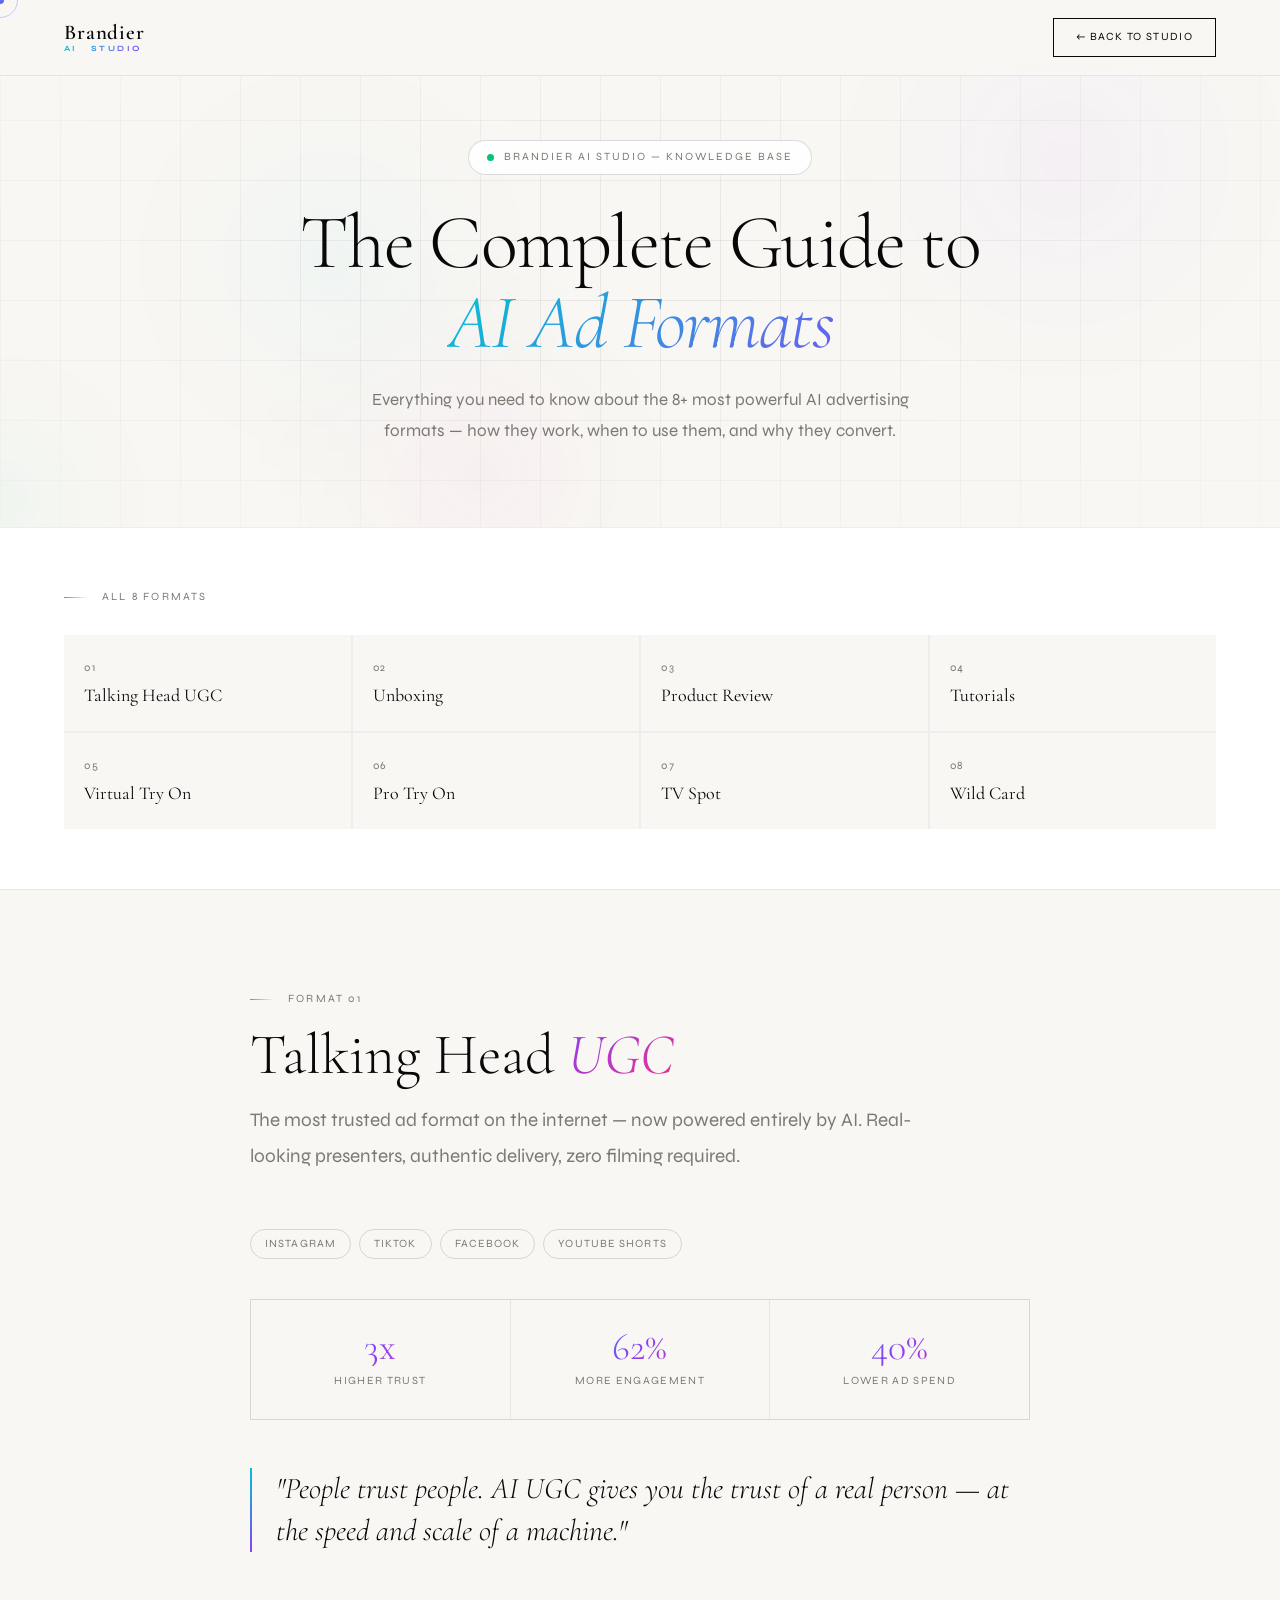
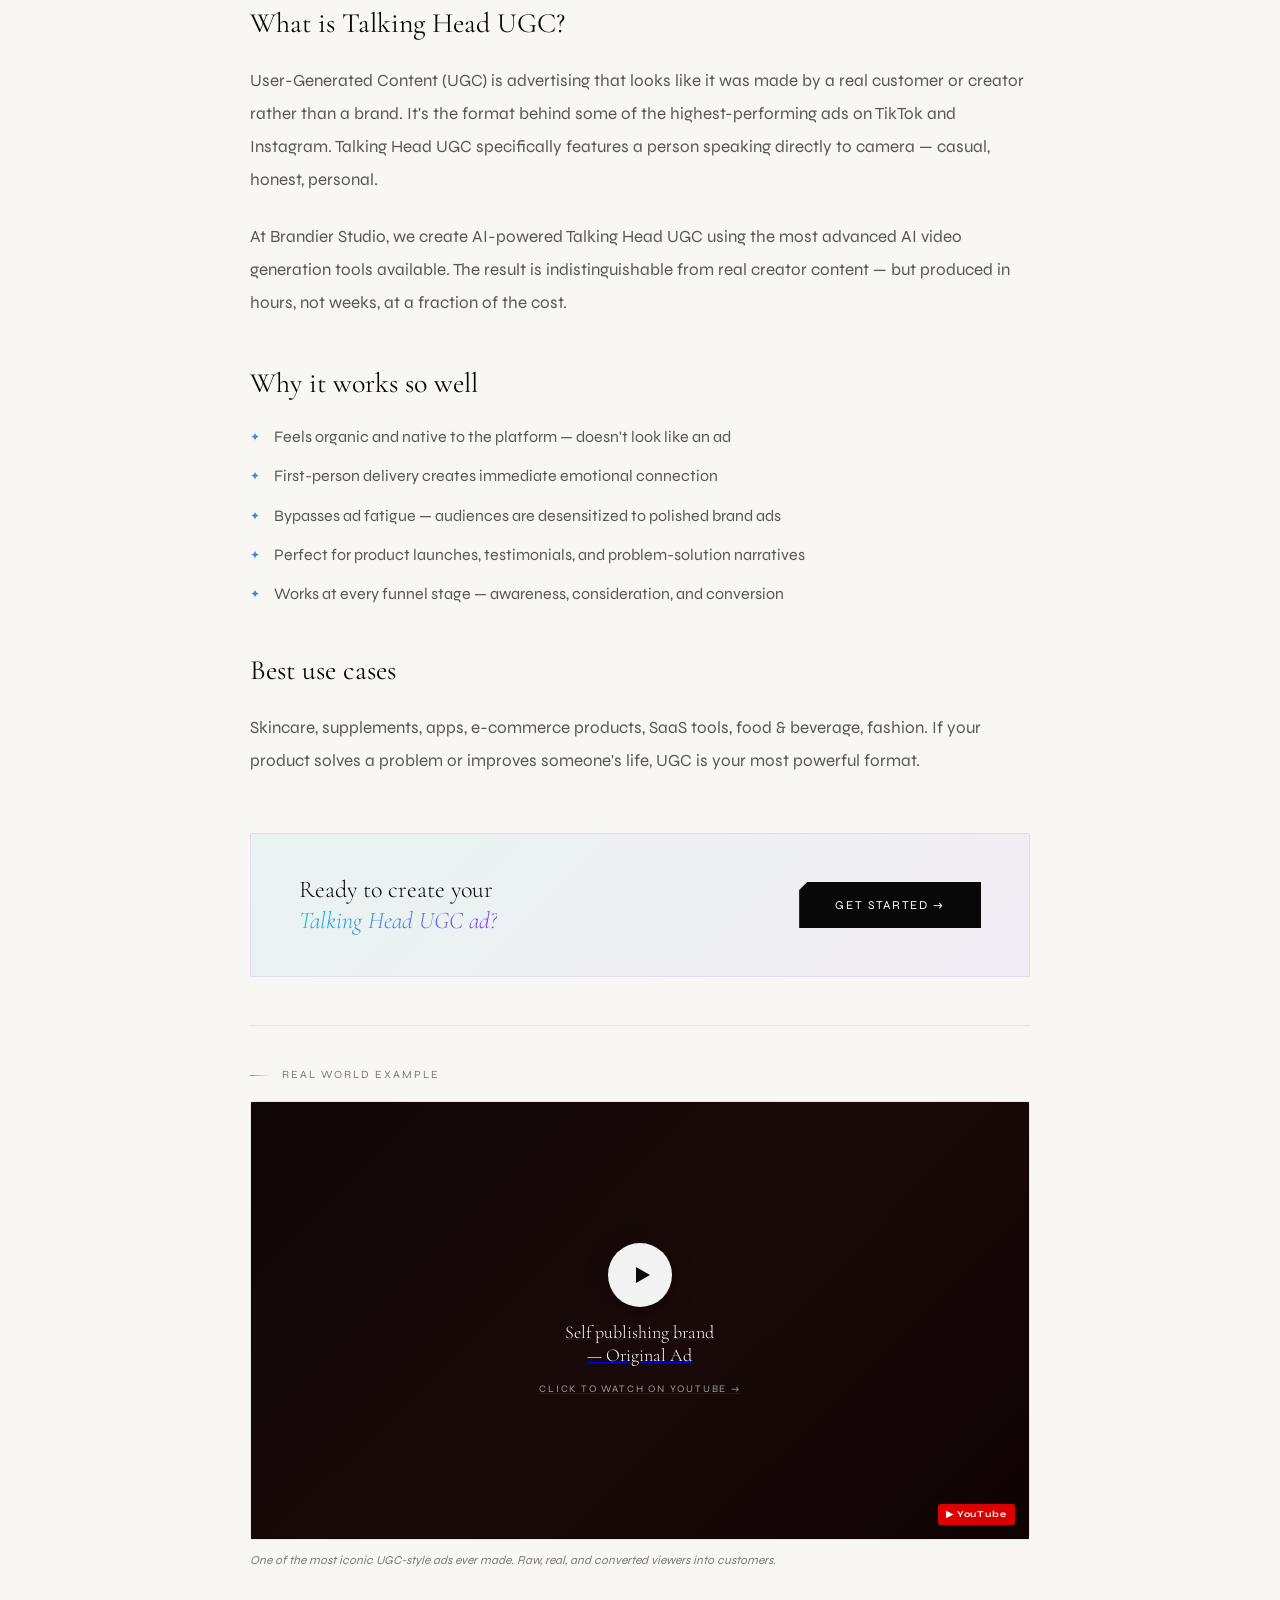
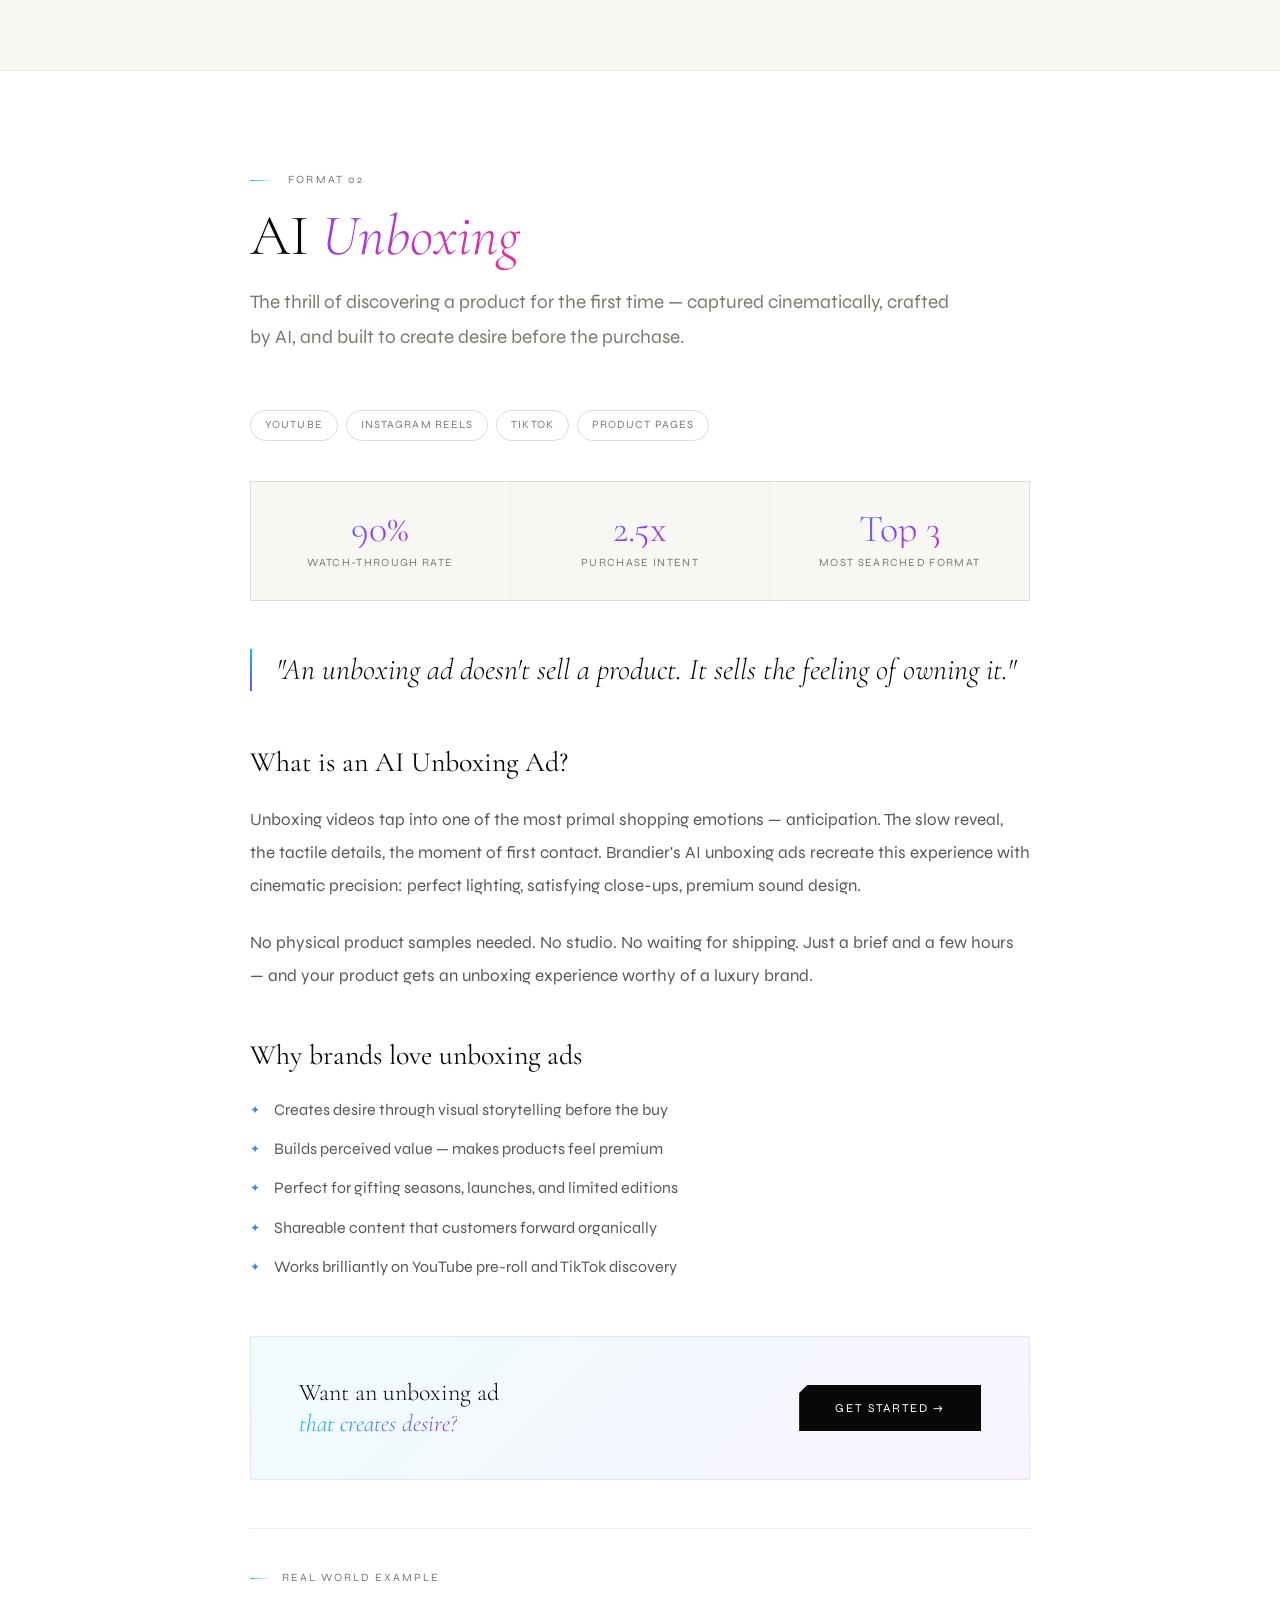
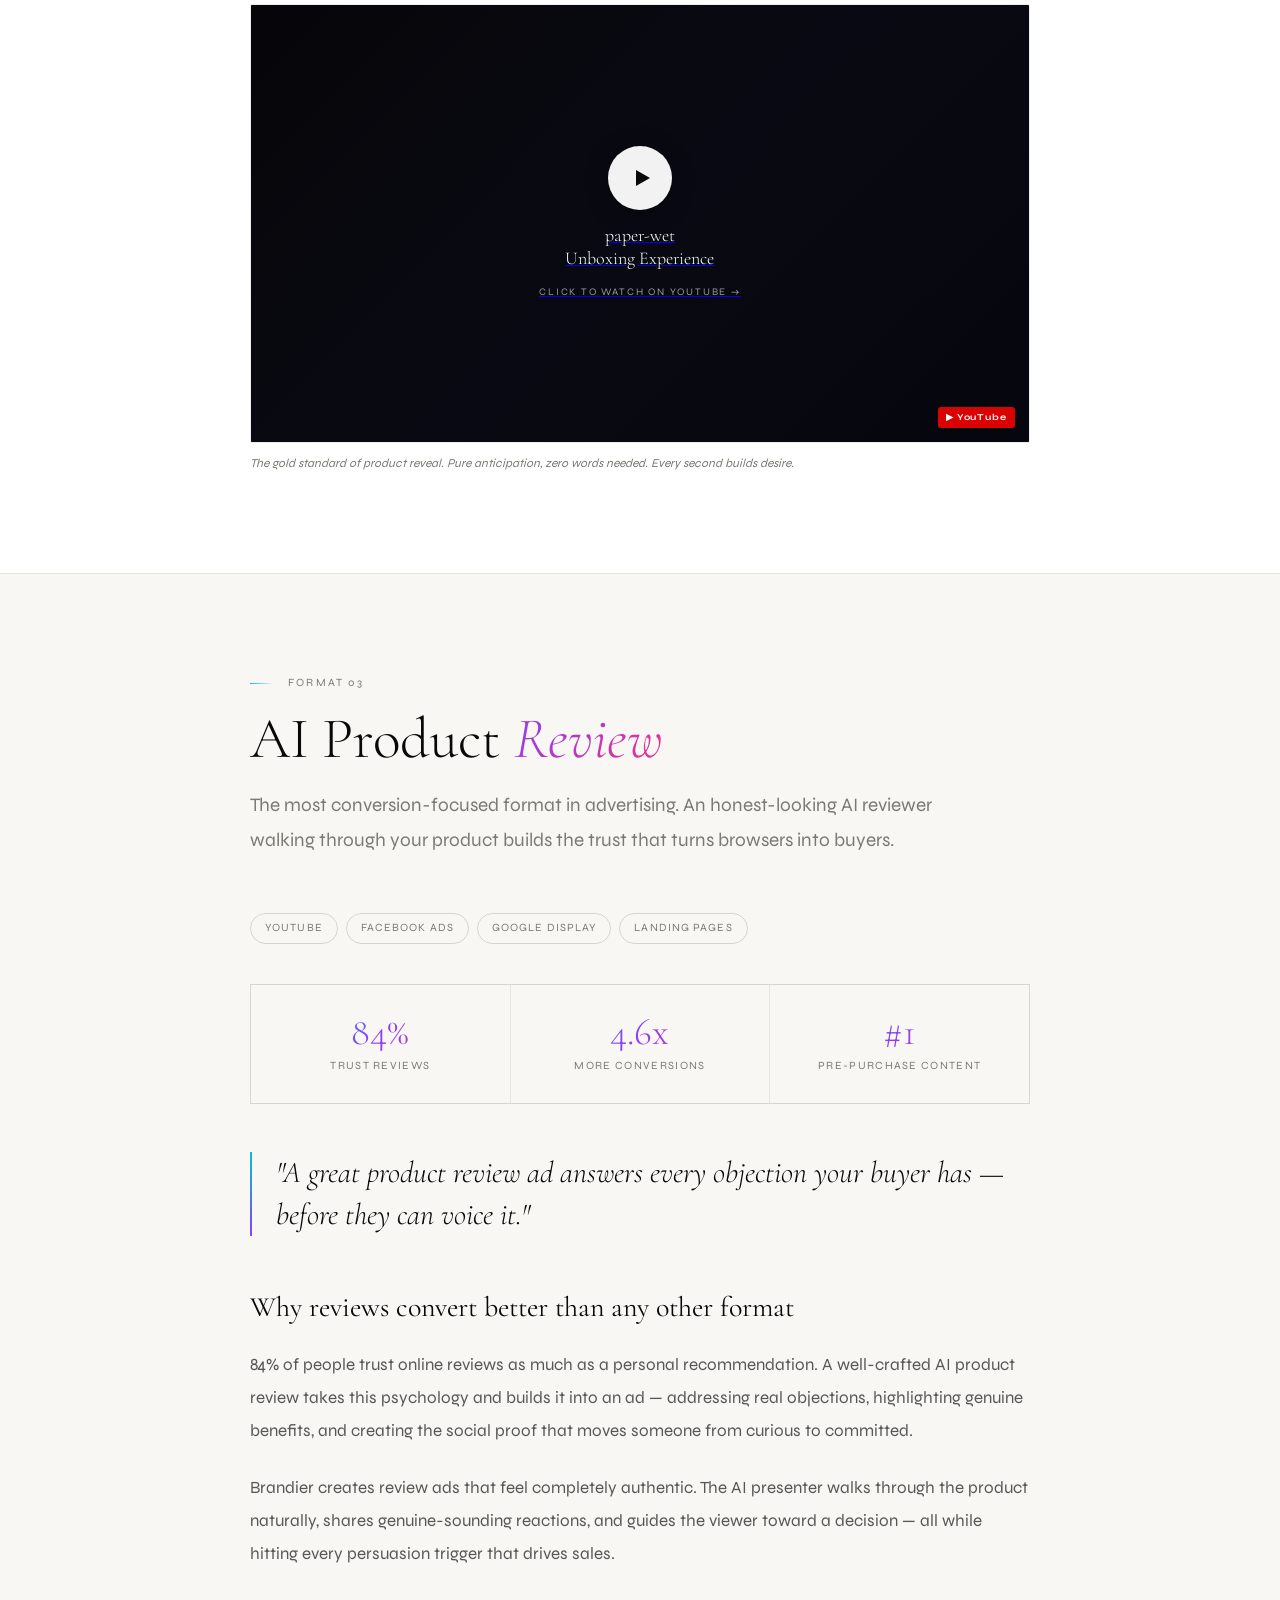
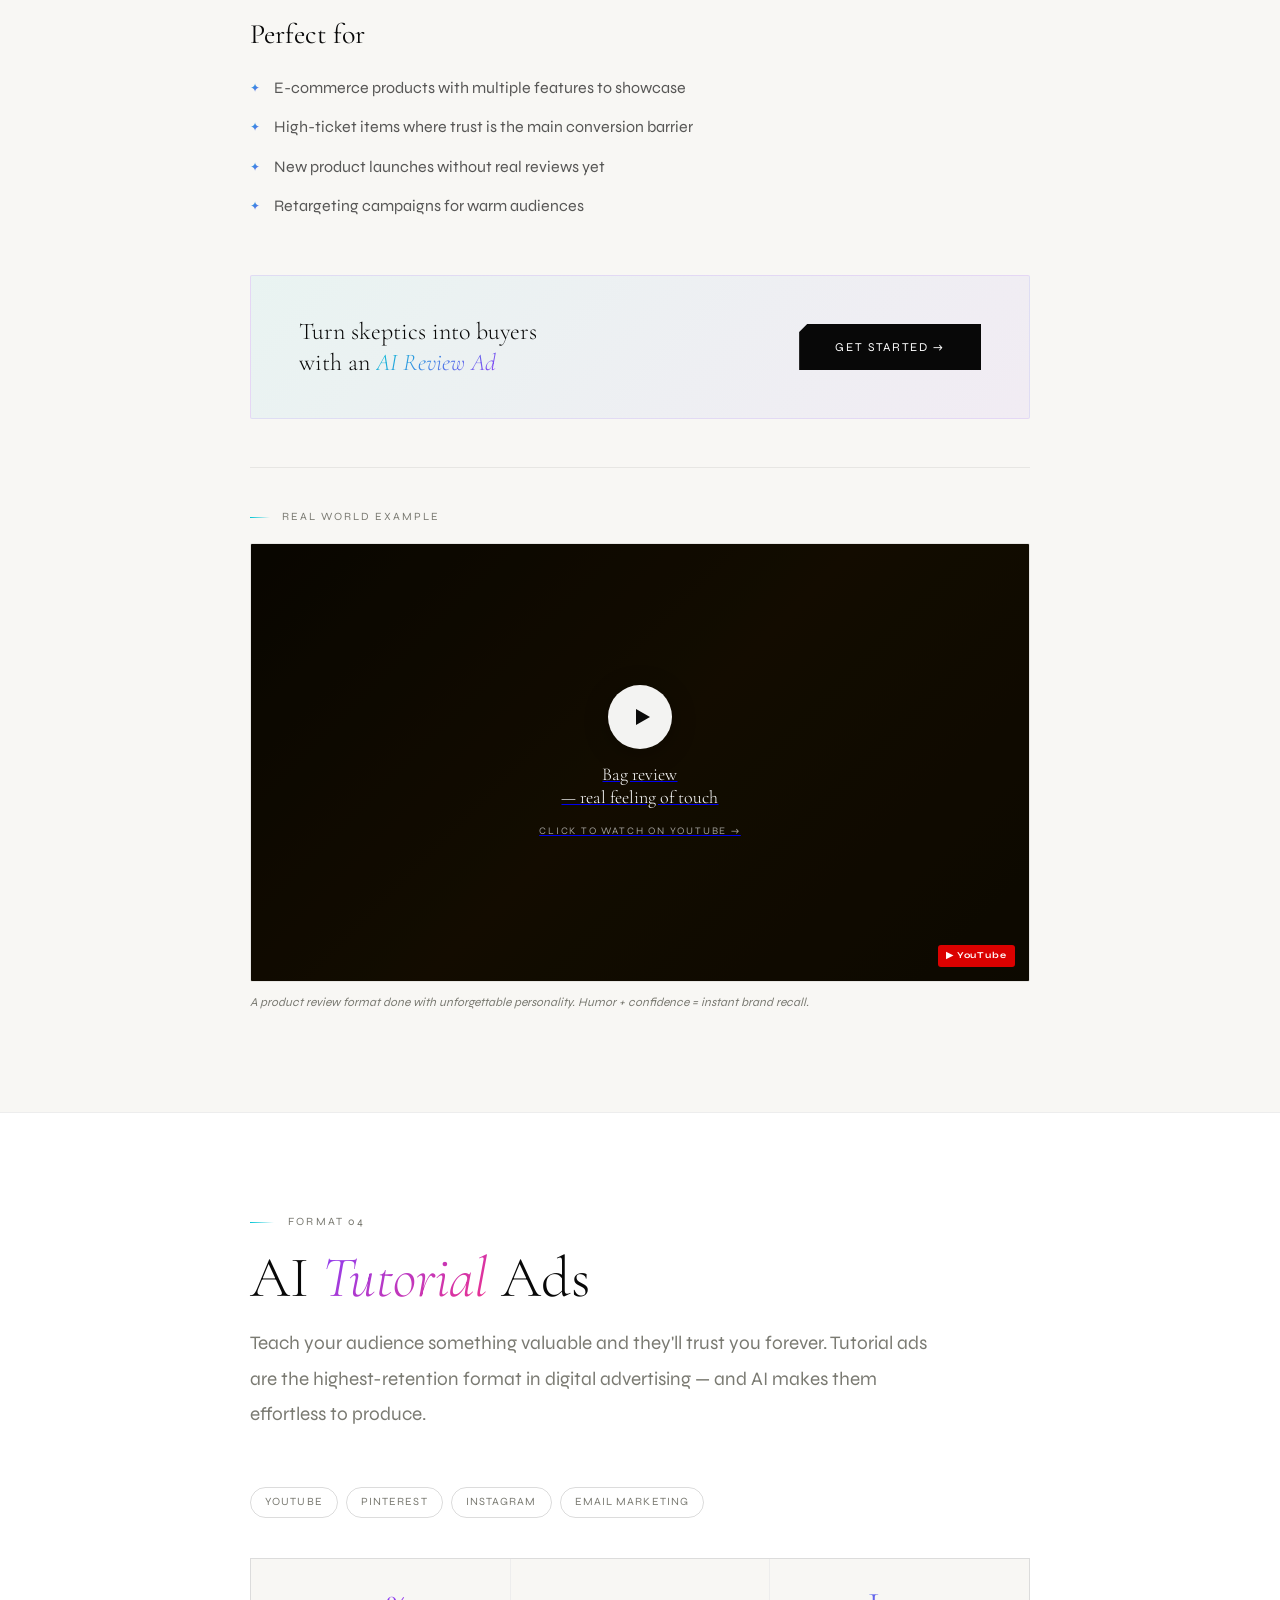
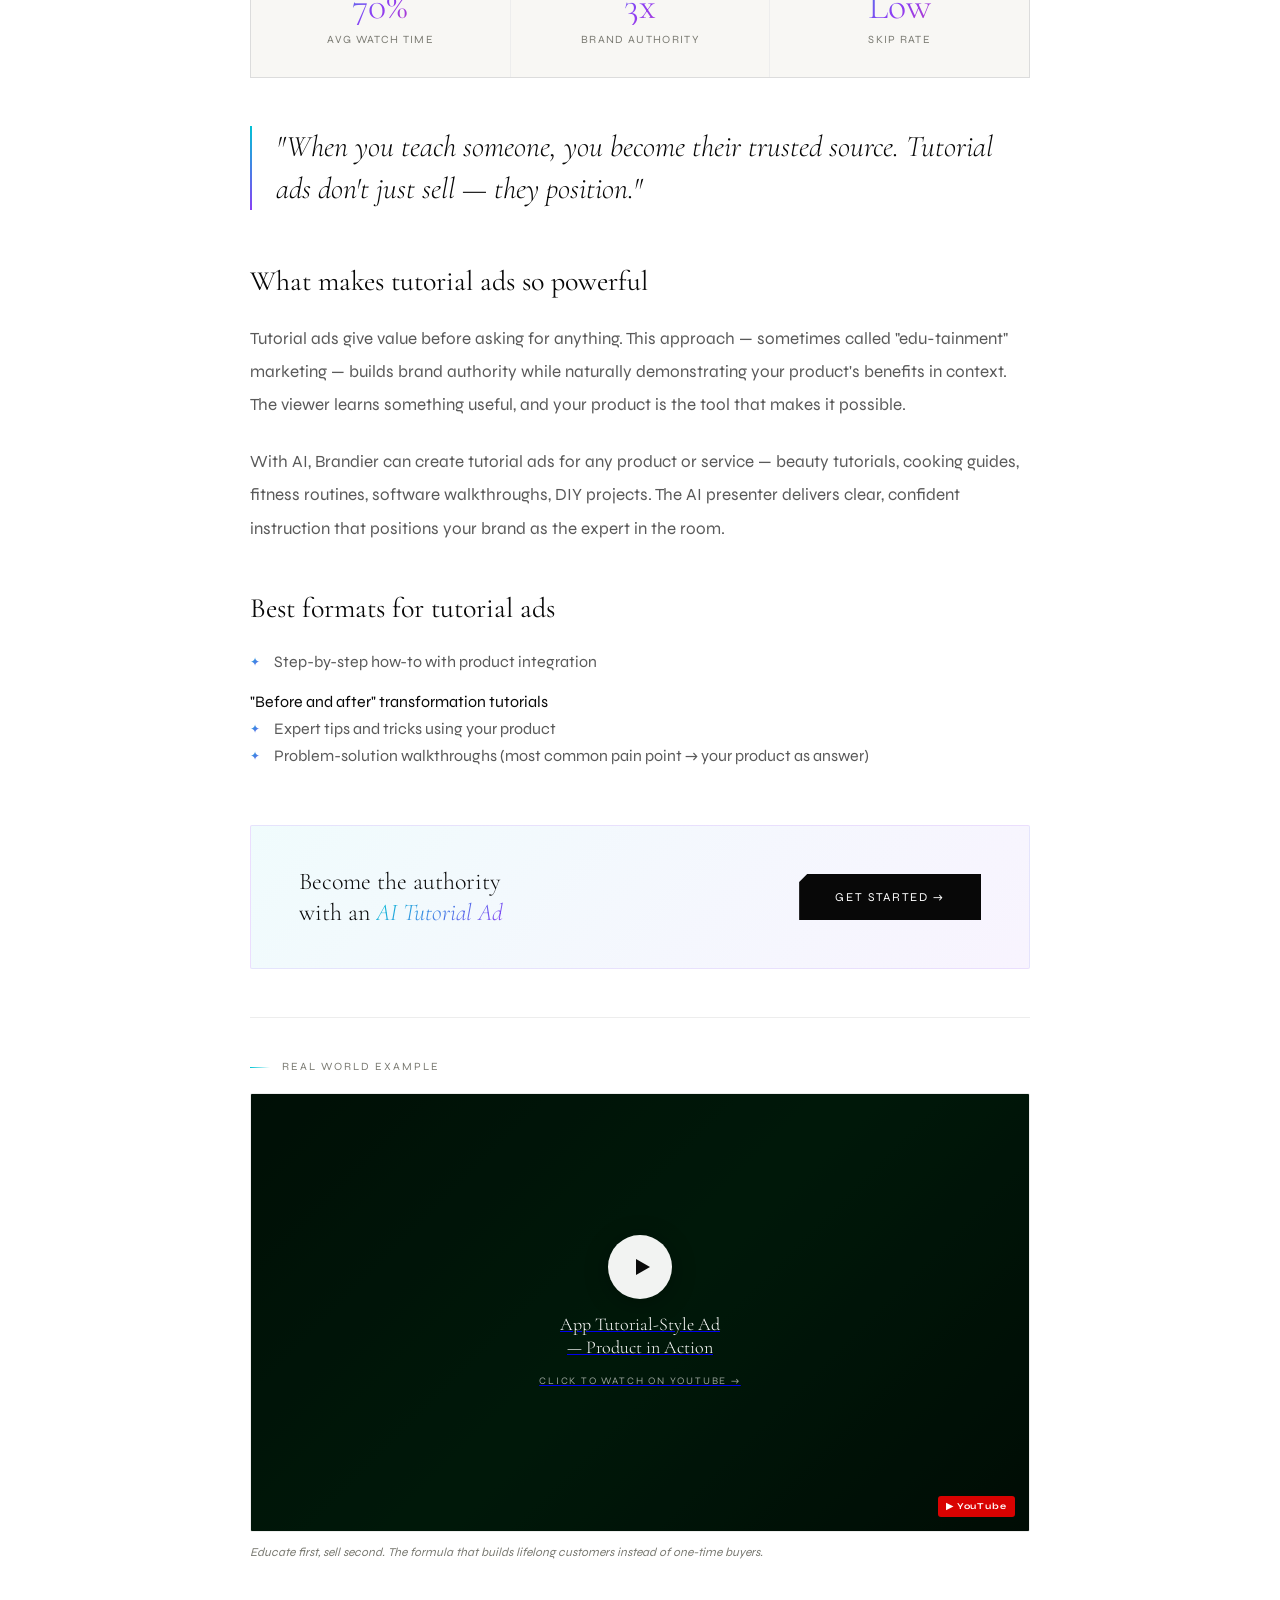
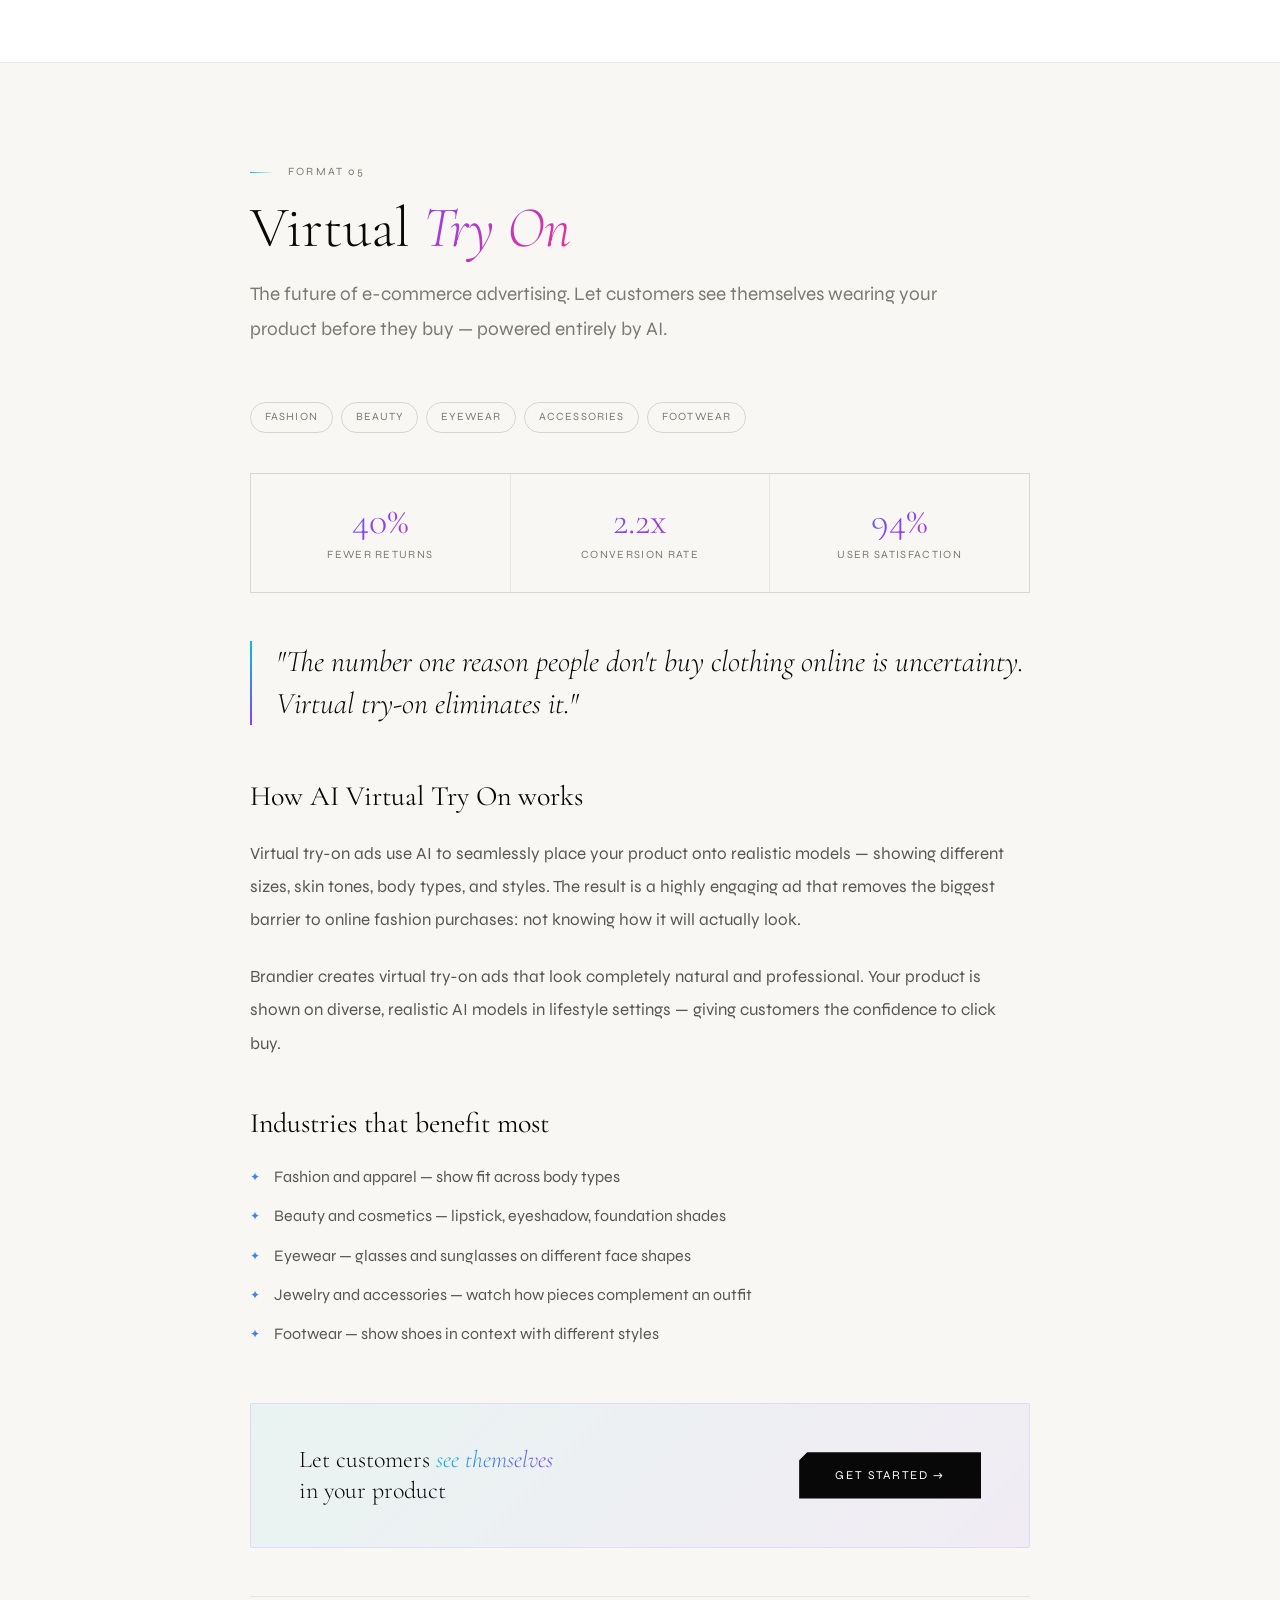
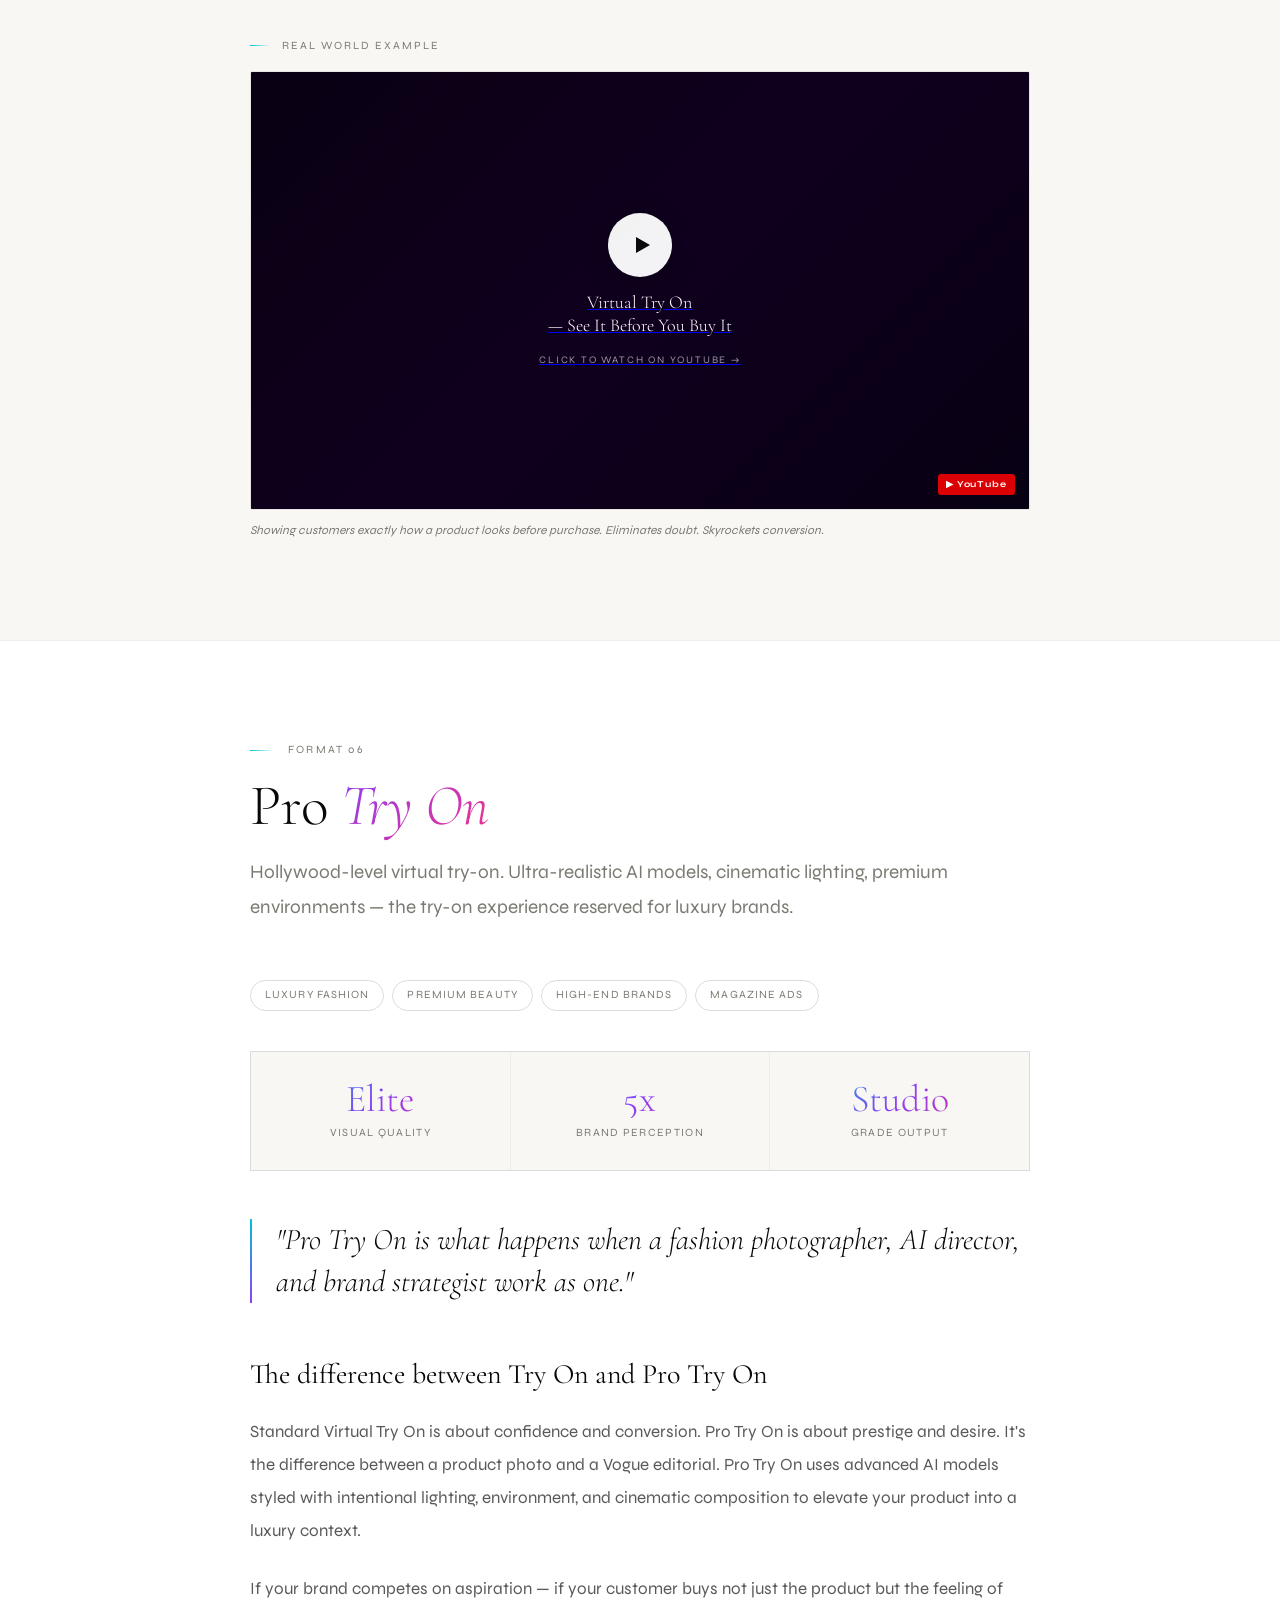
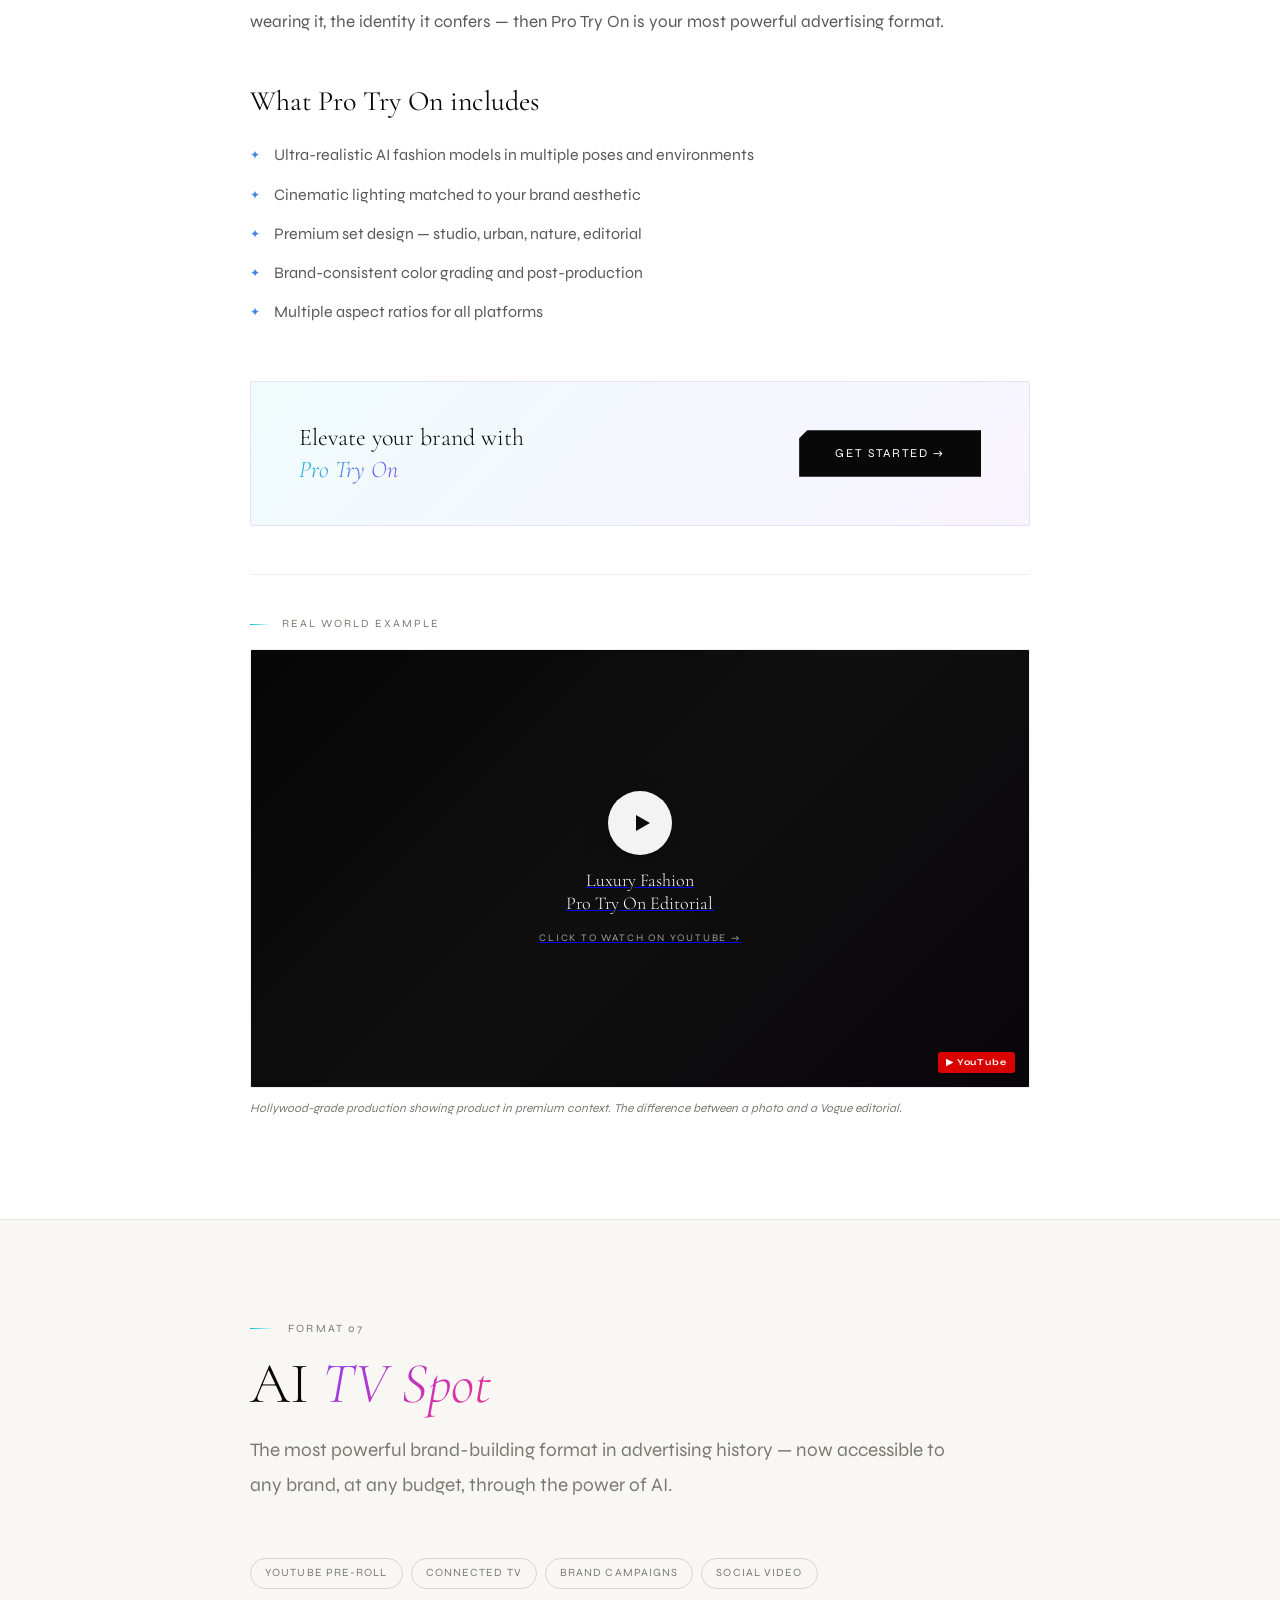
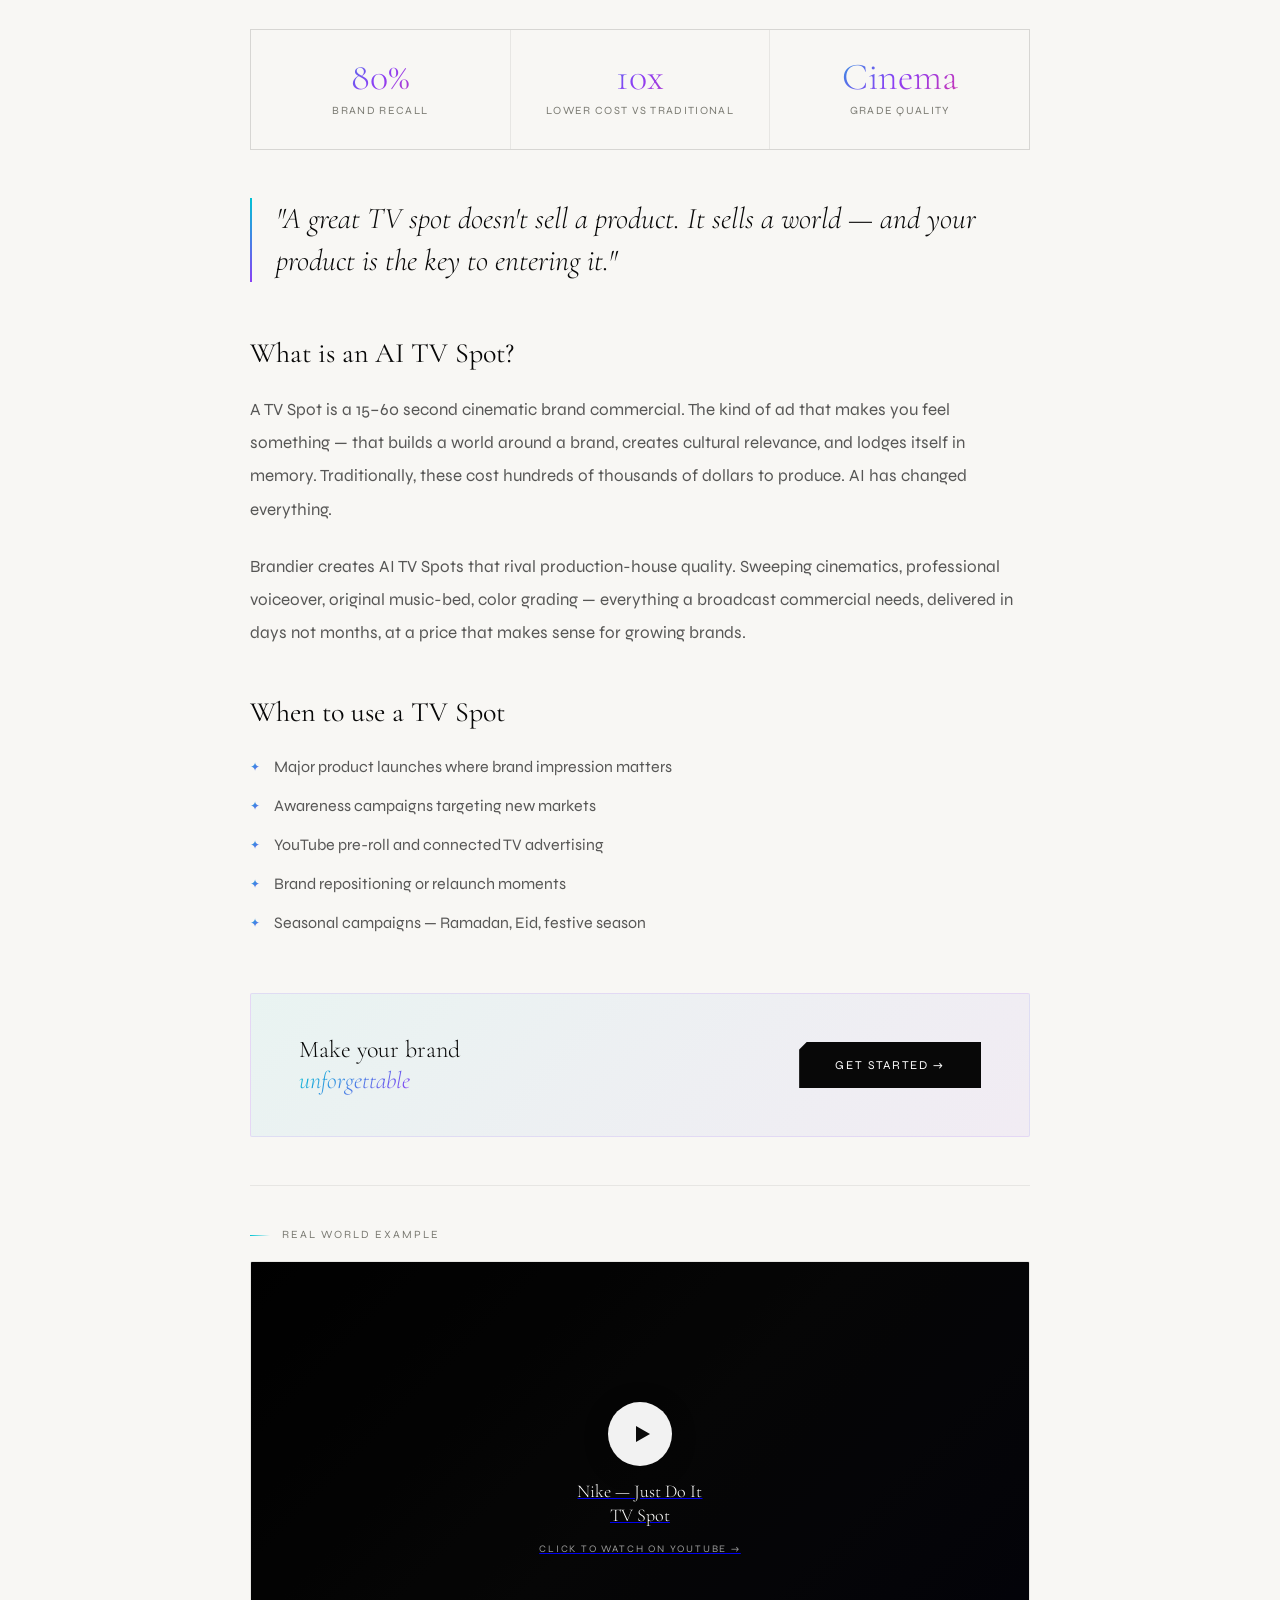
==== brandier-blog.html @ c30cbfc0 "Update brandier-blog.html" ====
<!DOCTYPE html>
<html lang="en">
<head>
<meta charset="UTF-8"/>
<meta name="viewport" content="width=device-width, initial-scale=1.0"/>
<title>Brandier AI Studio — The Complete Guide to AI Ad Formats</title>
<link href="https://fonts.googleapis.com/css2?family=Cormorant+Garamond:ital,wght@0,300;0,400;0,600;1,300;1,400&family=Syne:wght@400;500;600;700&display=swap" rel="stylesheet"/>
<style>
*,*::before,*::after{margin:0;padding:0;box-sizing:border-box}
:root{
  --bg:#F8F7F4;--white:#FFFFFF;--black:#080808;
  --muted:#7A7A72;--soft:#EFEDE8;--border:rgba(10,10,10,0.07);--border2:rgba(10,10,10,0.14);
  --c1:#00C4D4;--c2:#8B3FF5;--c3:#F0308A;--c4:#00C47A;--c5:#FF6530;
  --serif:'Cormorant Garamond',Georgia,serif;--sans:'Syne',sans-serif;
}
html{scroll-behavior:smooth}
body{background:var(--bg);color:var(--black);font-family:var(--sans);font-weight:400;font-size:16px;line-height:1.7;overflow-x:hidden;cursor:none}
.cur-dot{position:fixed;top:0;left:0;z-index:9999;pointer-events:none;width:8px;height:8px;border-radius:50%;background:linear-gradient(135deg,var(--c1),var(--c2));transform:translate(-50%,-50%)}
.cur-ring{position:fixed;top:0;left:0;z-index:9998;pointer-events:none;width:36px;height:36px;border-radius:50%;border:1.5px solid rgba(139,63,245,0.3);transform:translate(-50%,-50%)}
@media(pointer:coarse){body{cursor:auto}.cur-dot,.cur-ring{display:none}}
#aur{position:fixed;inset:0;width:100%;height:100%;pointer-events:none;z-index:0;opacity:0.45}

/* NAV */
nav{position:fixed;top:0;left:0;right:0;z-index:200;display:flex;justify-content:space-between;align-items:center;padding:18px 64px;transition:all .5s;background:rgba(248,247,244,0.92);backdrop-filter:blur(24px);border-bottom:1px solid var(--border)}
.logo-a{display:flex;align-items:center;gap:12px;text-decoration:none}
.logo-wm{display:flex;flex-direction:column;gap:2px;line-height:1}
.logo-brand{font-family:var(--serif);font-size:21px;font-weight:600;letter-spacing:.04em;color:var(--black)}
.logo-sub{font-size:8px;font-weight:700;letter-spacing:.3em;text-transform:uppercase;background:linear-gradient(90deg,var(--c1),var(--c2),var(--c3));-webkit-background-clip:text;-webkit-text-fill-color:transparent;background-clip:text;background-size:200%;animation:gs 4s ease-in-out infinite}
.nav-back{padding:9px 22px;border:1px solid var(--black);font-size:11px;letter-spacing:.12em;text-transform:uppercase;color:var(--black);text-decoration:none;transition:all .3s}
.nav-back:hover{background:var(--black);color:var(--white)}

/* HERO */
.blog-hero{min-height:55vh;display:flex;flex-direction:column;align-items:center;justify-content:center;padding:140px 64px 80px;text-align:center;position:relative;z-index:10;overflow:hidden}
.blog-hero::before{content:'';position:absolute;inset:0;background-image:linear-gradient(var(--border) 1px,transparent 1px),linear-gradient(90deg,var(--border) 1px,transparent 1px);background-size:60px 60px;pointer-events:none;mask-image:radial-gradient(ellipse 80% 80% at 50% 50%,black,transparent)}
.bh-badge{display:inline-flex;align-items:center;gap:10px;padding:7px 18px;border:1px solid var(--border2);border-radius:40px;background:rgba(255,255,255,.85);backdrop-filter:blur(12px);font-size:11px;letter-spacing:.18em;text-transform:uppercase;color:var(--muted);margin-bottom:28px;opacity:0;animation:fu 1s ease .1s forwards}
.bh-dot{width:7px;height:7px;border-radius:50%;background:var(--c4);animation:pulse 2s ease-in-out infinite;flex-shrink:0}
h1.bh-ttl{font-family:var(--serif);font-size:clamp(40px,6vw,80px);font-weight:300;line-height:1.05;letter-spacing:-.02em;max-width:800px;opacity:0;animation:fu 1s ease .25s forwards}
.irid{font-style:italic;background:linear-gradient(135deg,var(--c1),var(--c2),var(--c3));-webkit-background-clip:text;-webkit-text-fill-color:transparent;background-clip:text;background-size:300%;animation:gs 6s ease-in-out infinite}
.bh-sub{margin-top:20px;font-size:clamp(15px,1.8vw,17px);color:var(--muted);max-width:560px;line-height:1.85;opacity:0;animation:fu 1s ease .4s forwards}

/* TOC */
.toc-section{position:relative;z-index:10;padding:60px 64px;border-top:1px solid var(--border);background:var(--white)}
.toc-label{font-size:11px;letter-spacing:.2em;text-transform:uppercase;color:var(--muted);margin-bottom:28px;display:flex;align-items:center;gap:14px}
.toc-label::before{content:'';width:24px;height:1px;background:linear-gradient(90deg,var(--c1),transparent)}
.toc-grid{display:grid;grid-template-columns:repeat(4,1fr);gap:2px;background:var(--border)}
.toc-card{background:var(--bg);padding:24px 20px;text-decoration:none;color:var(--black);transition:all .35s;position:relative;overflow:hidden}
.toc-card::after{content:'';position:absolute;bottom:0;left:0;width:0;height:2px;background:linear-gradient(90deg,var(--c1),var(--c2),var(--c3));transition:width .4s}
.toc-card:hover{background:var(--white);transform:translateY(-2px);box-shadow:0 8px 32px rgba(0,0,0,.06)}
.toc-card:hover::after{width:100%}
.toc-num{font-size:11px;letter-spacing:.14em;color:var(--muted);margin-bottom:8px}
.toc-name{font-family:var(--serif);font-size:18px;font-weight:400;line-height:1.2}
.toc-arrow{position:absolute;bottom:20px;right:20px;font-size:16px;opacity:0;transform:translateX(-6px);transition:all .3s}
.toc-card:hover .toc-arrow{opacity:1;transform:translateX(0)}

/* BLOG POSTS */
.blog-section{position:relative;z-index:10}
.blog-post{padding:100px 64px;border-top:1px solid var(--border)}
.blog-post:nth-child(even){background:var(--white)}
.blog-post:nth-child(odd){background:var(--bg)}
.post-header{max-width:780px;margin:0 auto 56px}
.post-num{font-size:11px;letter-spacing:.2em;text-transform:uppercase;color:var(--muted);margin-bottom:16px;display:flex;align-items:center;gap:14px}
.post-num::before{content:'';width:24px;height:1px;background:linear-gradient(90deg,var(--c1),transparent)}
h2.post-ttl{font-family:var(--serif);font-size:clamp(36px,4.5vw,58px);font-weight:300;line-height:1.07;margin-bottom:16px}
h2.post-ttl em{font-style:italic;background:linear-gradient(135deg,var(--c2),var(--c3));-webkit-background-clip:text;-webkit-text-fill-color:transparent;background-clip:text}
.post-intro{font-size:clamp(16px,2vw,19px);color:var(--muted);line-height:1.85;max-width:700px}
.post-body{max-width:780px;margin:0 auto}
.post-quote{font-family:var(--serif);font-size:clamp(22px,3vw,30px);font-style:italic;font-weight:300;color:var(--black);border-left:2px solid;border-image:linear-gradient(to bottom,var(--c1),var(--c2)) 1;padding-left:24px;margin:48px 0;line-height:1.4}
.post-p{font-size:clamp(15px,1.7vw,17px);color:rgba(10,10,10,.68);line-height:1.95;margin-bottom:24px}
h3.post-h3{font-family:var(--serif);font-size:clamp(22px,2.5vw,28px);font-weight:400;margin:40px 0 16px;color:var(--black)}
.post-list{list-style:none;display:flex;flex-direction:column;gap:12px;margin-bottom:28px}
.post-list li{display:flex;gap:14px;align-items:flex-start;font-size:clamp(14px,1.6vw,16px);color:rgba(10,10,10,.68);line-height:1.7}
.post-list li::before{content:'✦';background:linear-gradient(135deg,var(--c1),var(--c2));-webkit-background-clip:text;-webkit-text-fill-color:transparent;background-clip:text;flex-shrink:0;font-size:12px;margin-top:4px}
.post-cta{margin-top:56px;padding:40px 48px;background:linear-gradient(135deg,rgba(0,196,212,.06),rgba(139,63,245,.06));border:1px solid rgba(139,63,245,.12);border-radius:2px;display:flex;justify-content:space-between;align-items:center;flex-wrap:wrap;gap:20px}
.post-cta-text{font-family:var(--serif);font-size:24px;font-weight:300;line-height:1.3}
.post-cta-text em{font-style:italic;background:linear-gradient(135deg,var(--c1),var(--c2));-webkit-background-clip:text;-webkit-text-fill-color:transparent;background-clip:text}
.post-cta-btn{padding:13px 36px;background:var(--black);color:var(--white);text-decoration:none;font-size:12px;letter-spacing:.14em;text-transform:uppercase;transition:all .3s;clip-path:polygon(8px 0%,100% 0%,100% 100%,0% 100%,0% 8px);white-space:nowrap}
.post-cta-btn:hover{background:linear-gradient(135deg,var(--c2),var(--c3))}
.stat-row{display:grid;grid-template-columns:repeat(3,1fr);gap:1px;background:var(--border);margin:40px 0;border:1px solid var(--border)}
.stat-box{background:var(--bg);padding:28px 24px;text-align:center}
.stat-box-n{font-family:var(--serif);font-size:38px;font-weight:300;background:linear-gradient(135deg,var(--c1),var(--c2),var(--c3));-webkit-background-clip:text;-webkit-text-fill-color:transparent;background-clip:text;line-height:1}
.stat-box-l{font-size:11px;letter-spacing:.12em;text-transform:uppercase;color:var(--muted);margin-top:6px}
.tag-row{display:flex;gap:8px;flex-wrap:wrap;margin:20px 0 36px}
.tag{padding:5px 14px;border:1px solid var(--border2);border-radius:20px;font-size:11px;letter-spacing:.1em;text-transform:uppercase;color:var(--muted)}

/* FOOTER */
footer{border-top:1px solid var(--border);background:var(--black);padding:32px 64px;display:flex;justify-content:space-between;align-items:center;flex-wrap:wrap;gap:16px;position:relative;z-index:10}
.ft-lg{display:flex;align-items:center;gap:10px;text-decoration:none}
.ft-wm{display:flex;flex-direction:column;gap:2px;line-height:1}
.ft-brand{font-family:var(--serif);font-size:17px;font-weight:600;letter-spacing:.04em;color:var(--white)}
.ft-sub{font-size:8px;font-weight:700;letter-spacing:.26em;text-transform:uppercase;background:linear-gradient(90deg,var(--c1),var(--c2),var(--c3));-webkit-background-clip:text;-webkit-text-fill-color:transparent;background-clip:text}
.ex-vid{margin-top:48px;padding-top:40px;border-top:1px solid var(--border)}.ex-vid-lbl{font-size:11px;letter-spacing:.18em;text-transform:uppercase;color:var(--muted);margin-bottom:16px;display:flex;align-items:center;gap:12px}.ex-vid-lbl::before{content:"";width:20px;height:1px;background:linear-gradient(90deg,var(--c1),transparent);display:block}.ex-vid-wrap{position:relative;aspect-ratio:16/9;overflow:hidden;border:1px solid var(--border);border-radius:2px}.ex-vid-wrap iframe{position:absolute;inset:0;width:100%;height:100%;border:none}.ex-vid-note{font-size:12px;color:var(--muted);margin-top:10px;font-style:italic}
/* blog example video card - click to watch */
.yt-card{position:relative;aspect-ratio:16/9;border:1px solid var(--border);border-radius:2px;overflow:hidden;cursor:pointer;display:flex;align-items:center;justify-content:center;transition:all .35s}
.yt-card-bg{position:absolute;inset:0;transition:transform .4s}
.yt-card:hover .yt-card-bg{transform:scale(1.04)}
.yt-card-overlay{position:absolute;inset:0;background:rgba(0,0,0,0.42);transition:background .35s}
.yt-card:hover .yt-card-overlay{background:rgba(0,0,0,0.28)}
.yt-card-inner{position:relative;z-index:2;display:flex;flex-direction:column;align-items:center;gap:14px;text-align:center;padding:24px}
.yt-play{width:64px;height:64px;background:rgba(255,255,255,0.95);border-radius:50%;display:flex;align-items:center;justify-content:center;transition:all .3s;box-shadow:0 4px 24px rgba(0,0,0,0.3)}
.yt-card:hover .yt-play{transform:scale(1.1);background:var(--white)}
.yt-play svg{fill:#0a0a0a;margin-left:4px}
.yt-card-title{font-family:var(--serif);font-size:18px;font-weight:300;color:var(--white);line-height:1.3}
.yt-card-cta{font-size:10px;letter-spacing:.18em;text-transform:uppercase;color:rgba(255,255,255,0.6)}
.yt-card-logo{position:absolute;bottom:14px;right:14px;background:rgba(255,0,0,0.85);color:white;font-size:9px;font-weight:700;letter-spacing:.1em;padding:3px 8px;border-radius:3px;z-index:2}

.ft-cp{font-size:11px;color:rgba(255,255,255,.3)}
.ft-lk{display:flex;gap:20px}
.ft-lk a{font-size:11px;letter-spacing:.1em;text-transform:uppercase;color:rgba(255,255,255,.3);text-decoration:none;transition:color .3s}
.ft-lk a:hover{color:var(--white)}

/* ANIMATIONS */
@keyframes fu{from{opacity:0;transform:translateY(20px)}to{opacity:1;transform:translateY(0)}}
@keyframes pulse{0%,100%{opacity:1;transform:scale(1)}50%{opacity:.3;transform:scale(.6)}}
@keyframes gs{0%,100%{background-position:0% 50%}50%{background-position:100% 50%}}
.rv{opacity:0;transform:translateY(24px);transition:all .85s ease}
.rv.in{opacity:1;transform:translateY(0)}

@media(max-width:900px){
  nav,footer,.blog-post,.toc-section,.blog-hero{padding-left:22px;padding-right:22px}
  .toc-grid{grid-template-columns:repeat(2,1fr)}
  .stat-row{grid-template-columns:1fr 1fr}
  .post-cta{flex-direction:column;align-items:flex-start}
}
@media(max-width:600px){
  .toc-grid{grid-template-columns:1fr}
  .stat-row{grid-template-columns:1fr}
}
</style>
</head>
<body>

<div class="cur-dot" id="cdot"></div>
<div class="cur-ring" id="cring"></div>
<canvas id="aur"></canvas>

<nav>
  <a href="https://brandierstudio.online" class="logo-a">
    <div class="logo-wm">
      <span class="logo-brand">Brandier</span>
      <span class="logo-sub">AI &nbsp;&nbsp;Studio</span>
    </div>
  </a>
  <a href="https://https://brandierstudio.online" class="nav-back">← Back to Studio</a>
</nav>

<!-- HERO -->
<div class="blog-hero">
  <div class="bh-badge"><span class="bh-dot"></span>Brandier AI Studio — Knowledge Base</div>
  <h1 class="bh-ttl">The Complete Guide to<br><span class="irid">AI Ad Formats</span></h1>
  <p class="bh-sub">Everything you need to know about the 8+ most powerful AI advertising formats — how they work, when to use them, and why they convert.</p>
</div>

<!-- TOC -->
<div class="toc-section rv">
  <div class="toc-label">All 8 Formats</div>
  <div class="toc-grid">
    <a href="#ugc" class="toc-card"><div class="toc-num">01</div><div class="toc-name">Talking Head UGC</div><span class="toc-arrow">→</span></a>
    <a href="#unboxing" class="toc-card"><div class="toc-num">02</div><div class="toc-name">Unboxing</div><span class="toc-arrow">→</span></a>
    <a href="#review" class="toc-card"><div class="toc-num">03</div><div class="toc-name">Product Review</div><span class="toc-arrow">→</span></a>
    <a href="#tutorials" class="toc-card"><div class="toc-num">04</div><div class="toc-name">Tutorials</div><span class="toc-arrow">→</span></a>
    <a href="#vto" class="toc-card"><div class="toc-num">05</div><div class="toc-name">Virtual Try On</div><span class="toc-arrow">→</span></a>
    <a href="#protryon" class="toc-card"><div class="toc-num">06</div><div class="toc-name">Pro Try On</div><span class="toc-arrow">→</span></a>
    <a href="#tvspot" class="toc-card"><div class="toc-num">07</div><div class="toc-name">TV Spot</div><span class="toc-arrow">→</span></a>
    <a href="#wildcard" class="toc-card"><div class="toc-num">08</div><div class="toc-name">Wild Card</div><span class="toc-arrow">→</span></a>
  </div>
</div>

<div class="blog-section">

<!-- 01 UGC -->
<div class="blog-post rv" id="ugc">
  <div class="post-header">
    <div class="post-num">Format 01</div>
    <h2 class="post-ttl">Talking Head <em>UGC</em></h2>
    <p class="post-intro">The most trusted ad format on the internet — now powered entirely by AI. Real-looking presenters, authentic delivery, zero filming required.</p>
  </div>
  <div class="post-body">
    <div class="tag-row"><span class="tag">Instagram</span><span class="tag">TikTok</span><span class="tag">Facebook</span><span class="tag">YouTube Shorts</span></div>
    <div class="stat-row">
      <div class="stat-box"><div class="stat-box-n">3x</div><div class="stat-box-l">Higher Trust</div></div>
      <div class="stat-box"><div class="stat-box-n">62%</div><div class="stat-box-l">More Engagement</div></div>
      <div class="stat-box"><div class="stat-box-n">40%</div><div class="stat-box-l">Lower Ad Spend</div></div>
    </div>
    <div class="post-quote">"People trust people. AI UGC gives you the trust of a real person — at the speed and scale of a machine."</div>
    <h3 class="post-h3">What is Talking Head UGC?</h3>
    <p class="post-p">User-Generated Content (UGC) is advertising that looks like it was made by a real customer or creator rather than a brand. It's the format behind some of the highest-performing ads on TikTok and Instagram. Talking Head UGC specifically features a person speaking directly to camera — casual, honest, personal.</p>
    <p class="post-p">At Brandier Studio, we create AI-powered Talking Head UGC using the most advanced AI video generation tools available. The result is indistinguishable from real creator content — but produced in hours, not weeks, at a fraction of the cost.</p>
    <h3 class="post-h3">Why it works so well</h3>
    <ul class="post-list">
      <li>Feels organic and native to the platform — doesn't look like an ad</li>
      <li>First-person delivery creates immediate emotional connection</li>
      <li>Bypasses ad fatigue — audiences are desensitized to polished brand ads</li>
      <li>Perfect for product launches, testimonials, and problem-solution narratives</li>
      <li>Works at every funnel stage — awareness, consideration, and conversion</li>
    </ul>
    <h3 class="post-h3">Best use cases</h3>
    <p class="post-p">Skincare, supplements, apps, e-commerce products, SaaS tools, food & beverage, fashion. If your product solves a problem or improves someone's life, UGC is your most powerful format.</p>
    <div class="post-cta">
      <div class="post-cta-text">Ready to create your<br><em>Talking Head UGC ad?</em></div>
      <a href="https://brandierstudio.online#contact" class="post-cta-btn">Get Started →</a>
    </div>
    <div class="ex-vid">
      <div class="ex-vid-lbl">Real World Example</div>
      <a href="https://youtube.com/shorts/kEMqM1U6FtI?feature=share" target="_blank" class="yt-card">
        <div class="yt-card-bg" style="background:linear-gradient(135deg,#1a0a0a,#2d1010,#1a0505);position:absolute;inset:0"></div>
        <div class="yt-card-overlay"></div>
        <div class="yt-card-inner">
          <div class="yt-play"><svg width="22" height="22" viewBox="0 0 22 22"><path d="M5 3l14 8-14 8V3z"/></svg></div>
          <div class="yt-card-title">Self publishing brand<br>— Original Ad</div>
          <div class="yt-card-cta">Click to watch on YouTube →</div>
        </div>
        <div class="yt-card-logo">▶ YouTube</div>
      </a>
      <div class="ex-vid-note">One of the most iconic UGC-style ads ever made. Raw, real, and converted viewers into customers.</div>
    </div>
  </div>
</div>

<!-- 02 UNBOXING -->
<div class="blog-post rv" id="unboxing">
  <div class="post-header">
    <div class="post-num">Format 02</div>
    <h2 class="post-ttl">AI <em>Unboxing</em></h2>
    <p class="post-intro">The thrill of discovering a product for the first time — captured cinematically, crafted by AI, and built to create desire before the purchase.</p>
  </div>
  <div class="post-body">
    <div class="tag-row"><span class="tag">YouTube</span><span class="tag">Instagram Reels</span><span class="tag">TikTok</span><span class="tag">Product Pages</span></div>
    <div class="stat-row">
      <div class="stat-box"><div class="stat-box-n">90%</div><div class="stat-box-l">Watch-Through Rate</div></div>
      <div class="stat-box"><div class="stat-box-n">2.5x</div><div class="stat-box-l">Purchase Intent</div></div>
      <div class="stat-box"><div class="stat-box-n">Top 3</div><div class="stat-box-l">Most Searched Format</div></div>
    </div>
    <div class="post-quote">"An unboxing ad doesn't sell a product. It sells the feeling of owning it."</div>
    <h3 class="post-h3">What is an AI Unboxing Ad?</h3>
    <p class="post-p">Unboxing videos tap into one of the most primal shopping emotions — anticipation. The slow reveal, the tactile details, the moment of first contact. Brandier's AI unboxing ads recreate this experience with cinematic precision: perfect lighting, satisfying close-ups, premium sound design.</p>
    <p class="post-p">No physical product samples needed. No studio. No waiting for shipping. Just a brief and a few hours — and your product gets an unboxing experience worthy of a luxury brand.</p>
    <h3 class="post-h3">Why brands love unboxing ads</h3>
    <ul class="post-list">
      <li>Creates desire through visual storytelling before the buy</li>
      <li>Builds perceived value — makes products feel premium</li>
      <li>Perfect for gifting seasons, launches, and limited editions</li>
      <li>Shareable content that customers forward organically</li>
      <li>Works brilliantly on YouTube pre-roll and TikTok discovery</li>
    </ul>
    <div class="post-cta">
      <div class="post-cta-text">Want an unboxing ad<br><em>that creates desire?</em></div>
      <a href="brandierstudio.online/#contact" class="post-cta-btn">Get Started →</a>
    </div>
    <div class="ex-vid">
      <div class="ex-vid-lbl">Real World Example</div>
      <a href="https://youtube.com/shorts/hwZ68ZgqFsE?feature=share" target="_blank" class="yt-card">
        <div class="yt-card-bg" style="background:linear-gradient(135deg,#0a0a10,#101020,#0a0a18);position:absolute;inset:0"></div>
        <div class="yt-card-overlay"></div>
        <div class="yt-card-inner">
          <div class="yt-play"><svg width="22" height="22" viewBox="0 0 22 22"><path d="M5 3l14 8-14 8V3z"/></svg></div>
          <div class="yt-card-title">paper-wet<br>Unboxing Experience</div>
          <div class="yt-card-cta">Click to watch on YouTube →</div>
        </div>
        <div class="yt-card-logo">▶ YouTube</div>
      </a>
      <div class="ex-vid-note">The gold standard of product reveal. Pure anticipation, zero words needed. Every second builds desire.</div>
    </div>
  </div>
</div>

<!-- 03 PRODUCT REVIEW -->
<div class="blog-post rv" id="review">
  <div class="post-header">
    <div class="post-num">Format 03</div>
    <h2 class="post-ttl">AI Product <em>Review</em></h2>
    <p class="post-intro">The most conversion-focused format in advertising. An honest-looking AI reviewer walking through your product builds the trust that turns browsers into buyers.</p>
  </div>
  <div class="post-body">
    <div class="tag-row"><span class="tag">YouTube</span><span class="tag">Facebook Ads</span><span class="tag">Google Display</span><span class="tag">Landing Pages</span></div>
    <div class="stat-row">
      <div class="stat-box"><div class="stat-box-n">84%</div><div class="stat-box-l">Trust Reviews</div></div>
      <div class="stat-box"><div class="stat-box-n">4.6x</div><div class="stat-box-l">More Conversions</div></div>
      <div class="stat-box"><div class="stat-box-n">#1</div><div class="stat-box-l">Pre-Purchase Content</div></div>
    </div>
    <div class="post-quote">"A great product review ad answers every objection your buyer has — before they can voice it."</div>
    <h3 class="post-h3">Why reviews convert better than any other format</h3>
    <p class="post-p">84% of people trust online reviews as much as a personal recommendation. A well-crafted AI product review takes this psychology and builds it into an ad — addressing real objections, highlighting genuine benefits, and creating the social proof that moves someone from curious to committed.</p>
    <p class="post-p">Brandier creates review ads that feel completely authentic. The AI presenter walks through the product naturally, shares genuine-sounding reactions, and guides the viewer toward a decision — all while hitting every persuasion trigger that drives sales.</p>
    <h3 class="post-h3">Perfect for</h3>
    <ul class="post-list">
      <li>E-commerce products with multiple features to showcase</li>
      <li>High-ticket items where trust is the main conversion barrier</li>
      <li>New product launches without real reviews yet</li>
      <li>Retargeting campaigns for warm audiences</li>
    </ul>
    <div class="post-cta">
      <div class="post-cta-text">Turn skeptics into buyers<br>with an <em>AI Review Ad</em></div>
      <a href="brandierstudio.online/#contact" class="post-cta-btn">Get Started →</a>
    </div>
    <div class="ex-vid">
      <div class="ex-vid-lbl">Real World Example</div>
      <a href="https://youtube.com/shorts/i23W50mSVnQ?feature=share" target="_blank" class="yt-card">
        <div class="yt-card-bg" style="background:linear-gradient(135deg,#0f0a00,#201500,#150f00);position:absolute;inset:0"></div>
        <div class="yt-card-overlay"></div>
        <div class="yt-card-inner">
          <div class="yt-play"><svg width="22" height="22" viewBox="0 0 22 22"><path d="M5 3l14 8-14 8V3z"/></svg></div>
          <div class="yt-card-title">Bag review<br>— real feeling of touch</div>
          <div class="yt-card-cta">Click to watch on YouTube →</div>
        </div>
        <div class="yt-card-logo">▶ YouTube</div>
      </a>
      <div class="ex-vid-note">A product review format done with unforgettable personality. Humor + confidence = instant brand recall.</div>
    </div>
  </div>
</div>

<!-- 04 TUTORIALS -->
<div class="blog-post rv" id="tutorials">
  <div class="post-header">
    <div class="post-num">Format 04</div>
    <h2 class="post-ttl">AI <em>Tutorial</em> Ads</h2>
    <p class="post-intro">Teach your audience something valuable and they'll trust you forever. Tutorial ads are the highest-retention format in digital advertising — and AI makes them effortless to produce.</p>
  </div>
  <div class="post-body">
    <div class="tag-row"><span class="tag">YouTube</span><span class="tag">Pinterest</span><span class="tag">Instagram</span><span class="tag">Email Marketing</span></div>
    <div class="stat-row">
      <div class="stat-box"><div class="stat-box-n">70%</div><div class="stat-box-l">Avg Watch Time</div></div>
      <div class="stat-box"><div class="stat-box-n">3x</div><div class="stat-box-l">Brand Authority</div></div>
      <div class="stat-box"><div class="stat-box-n">Low</div><div class="stat-box-l">Skip Rate</div></div>
    </div>
    <div class="post-quote">"When you teach someone, you become their trusted source. Tutorial ads don't just sell — they position."</div>
    <h3 class="post-h3">What makes tutorial ads so powerful</h3>
    <p class="post-p">Tutorial ads give value before asking for anything. This approach — sometimes called "edu-tainment" marketing — builds brand authority while naturally demonstrating your product's benefits in context. The viewer learns something useful, and your product is the tool that makes it possible.</p>
    <p class="post-p">With AI, Brandier can create tutorial ads for any product or service — beauty tutorials, cooking guides, fitness routines, software walkthroughs, DIY projects. The AI presenter delivers clear, confident instruction that positions your brand as the expert in the room.</p>
    <h3 class="post-h3">Best formats for tutorial ads</h3>
    <ul class="post-list">
      <li>Step-by-step how-to with product integration</li>
      <li">"Before and after" transformation tutorials</li>
      <li>Expert tips and tricks using your product</li>
      <li>Problem-solution walkthroughs (most common pain point → your product as answer)</li>
    </ul>
    <div class="post-cta">
      <div class="post-cta-text">Become the authority<br>with an <em>AI Tutorial Ad</em></div>
      <a href="https://brandierstudio.online#contact" class="post-cta-btn">Get Started →</a>
    </div>
    <div class="ex-vid">
      <div class="ex-vid-lbl">Real World Example</div>
      <a href="https://youtube.com/shorts/FmbQGeUa3U8?feature=share" target="_blank" class="yt-card">
        <div class="yt-card-bg" style="background:linear-gradient(135deg,#001a0a,#002a10,#001508);position:absolute;inset:0"></div>
        <div class="yt-card-overlay"></div>
        <div class="yt-card-inner">
          <div class="yt-play"><svg width="22" height="22" viewBox="0 0 22 22"><path d="M5 3l14 8-14 8V3z"/></svg></div>
          <div class="yt-card-title">App Tutorial-Style Ad<br>— Product in Action</div>
          <div class="yt-card-cta">Click to watch on YouTube →</div>
        </div>
        <div class="yt-card-logo">▶ YouTube</div>
      </a>
      <div class="ex-vid-note">Educate first, sell second. The formula that builds lifelong customers instead of one-time buyers.</div>
    </div>
  </div>
</div>

<!-- 05 VIRTUAL TRY ON -->
<div class="blog-post rv" id="vto">
  <div class="post-header">
    <div class="post-num">Format 05</div>
    <h2 class="post-ttl">Virtual <em>Try On</em></h2>
    <p class="post-intro">The future of e-commerce advertising. Let customers see themselves wearing your product before they buy — powered entirely by AI.</p>
  </div>
  <div class="post-body">
    <div class="tag-row"><span class="tag">Fashion</span><span class="tag">Beauty</span><span class="tag">Eyewear</span><span class="tag">Accessories</span><span class="tag">Footwear</span></div>
    <div class="stat-row">
      <div class="stat-box"><div class="stat-box-n">40%</div><div class="stat-box-l">Fewer Returns</div></div>
      <div class="stat-box"><div class="stat-box-n">2.2x</div><div class="stat-box-l">Conversion Rate</div></div>
      <div class="stat-box"><div class="stat-box-n">94%</div><div class="stat-box-l">User Satisfaction</div></div>
    </div>
    <div class="post-quote">"The number one reason people don't buy clothing online is uncertainty. Virtual try-on eliminates it."</div>
    <h3 class="post-h3">How AI Virtual Try On works</h3>
    <p class="post-p">Virtual try-on ads use AI to seamlessly place your product onto realistic models — showing different sizes, skin tones, body types, and styles. The result is a highly engaging ad that removes the biggest barrier to online fashion purchases: not knowing how it will actually look.</p>
    <p class="post-p">Brandier creates virtual try-on ads that look completely natural and professional. Your product is shown on diverse, realistic AI models in lifestyle settings — giving customers the confidence to click buy.</p>
    <h3 class="post-h3">Industries that benefit most</h3>
    <ul class="post-list">
      <li>Fashion and apparel — show fit across body types</li>
      <li>Beauty and cosmetics — lipstick, eyeshadow, foundation shades</li>
      <li>Eyewear — glasses and sunglasses on different face shapes</li>
      <li>Jewelry and accessories — watch how pieces complement an outfit</li>
      <li>Footwear — show shoes in context with different styles</li>
    </ul>
    <div class="post-cta">
      <div class="post-cta-text">Let customers <em>see themselves</em><br>in your product</div>
      <a href="brandierstudio.online#contact" class="post-cta-btn">Get Started →</a>
    </div>
    <div class="ex-vid">
      <div class="ex-vid-lbl">Real World Example</div>
      <a href="https://youtube.com/shorts/8W06nhhvuQ8?feature=share" target="_blank" class="yt-card">
        <div class="yt-card-bg" style="background:linear-gradient(135deg,#100020,#1a0035,#0d0020);position:absolute;inset:0"></div>
        <div class="yt-card-overlay"></div>
        <div class="yt-card-inner">
          <div class="yt-play"><svg width="22" height="22" viewBox="0 0 22 22"><path d="M5 3l14 8-14 8V3z"/></svg></div>
          <div class="yt-card-title">Virtual Try On<br>— See It Before You Buy It</div>
          <div class="yt-card-cta">Click to watch on YouTube →</div>
        </div>
        <div class="yt-card-logo">▶ YouTube</div>
      </a>
      <div class="ex-vid-note">Showing customers exactly how a product looks before purchase. Eliminates doubt. Skyrockets conversion.</div>
    </div>
  </div>
</div>

<!-- 06 PRO TRY ON -->
<div class="blog-post rv" id="protryon">
  <div class="post-header">
    <div class="post-num">Format 06</div>
    <h2 class="post-ttl">Pro <em>Try On</em></h2>
    <p class="post-intro">Hollywood-level virtual try-on. Ultra-realistic AI models, cinematic lighting, premium environments — the try-on experience reserved for luxury brands.</p>
  </div>
  <div class="post-body">
    <div class="tag-row"><span class="tag">Luxury Fashion</span><span class="tag">Premium Beauty</span><span class="tag">High-End Brands</span><span class="tag">Magazine Ads</span></div>
    <div class="stat-row">
      <div class="stat-box"><div class="stat-box-n">Elite</div><div class="stat-box-l">Visual Quality</div></div>
      <div class="stat-box"><div class="stat-box-n">5x</div><div class="stat-box-l">Brand Perception</div></div>
      <div class="stat-box"><div class="stat-box-n">Studio</div><div class="stat-box-l">Grade Output</div></div>
    </div>
    <div class="post-quote">"Pro Try On is what happens when a fashion photographer, AI director, and brand strategist work as one."</div>
    <h3 class="post-h3">The difference between Try On and Pro Try On</h3>
    <p class="post-p">Standard Virtual Try On is about confidence and conversion. Pro Try On is about prestige and desire. It's the difference between a product photo and a Vogue editorial. Pro Try On uses advanced AI models styled with intentional lighting, environment, and cinematic composition to elevate your product into a luxury context.</p>
    <p class="post-p">If your brand competes on aspiration — if your customer buys not just the product but the feeling of wearing it, the identity it confers — then Pro Try On is your most powerful advertising format.</p>
    <h3 class="post-h3">What Pro Try On includes</h3>
    <ul class="post-list">
      <li>Ultra-realistic AI fashion models in multiple poses and environments</li>
      <li>Cinematic lighting matched to your brand aesthetic</li>
      <li>Premium set design — studio, urban, nature, editorial</li>
      <li>Brand-consistent color grading and post-production</li>
      <li>Multiple aspect ratios for all platforms</li>
    </ul>
    <div class="post-cta">
      <div class="post-cta-text">Elevate your brand with<br><em>Pro Try On</em></div>
      <a href="brandierstudio.online#contact" class="post-cta-btn">Get Started →</a>
    </div>
    <div class="ex-vid">
      <div class="ex-vid-lbl">Real World Example</div>
      <a href="https://youtube.com/shorts/ckccUTB1BkE?feature=share" target="_blank" class="yt-card">
        <div class="yt-card-bg" style="background:linear-gradient(135deg,#0a0a0a,#1a1a1a,#0f0a10);position:absolute;inset:0"></div>
        <div class="yt-card-overlay"></div>
        <div class="yt-card-inner">
          <div class="yt-play"><svg width="22" height="22" viewBox="0 0 22 22"><path d="M5 3l14 8-14 8V3z"/></svg></div>
          <div class="yt-card-title">Luxury Fashion<br>Pro Try On Editorial</div>
          <div class="yt-card-cta">Click to watch on YouTube →</div>
        </div>
        <div class="yt-card-logo">▶ YouTube</div>
      </a>
      <div class="ex-vid-note">Hollywood-grade production showing product in premium context. The difference between a photo and a Vogue editorial.</div>
    </div>
  </div>
</div>

<!-- 07 TV SPOT -->
<div class="blog-post rv" id="tvspot">
  <div class="post-header">
    <div class="post-num">Format 07</div>
    <h2 class="post-ttl">AI <em>TV Spot</em></h2>
    <p class="post-intro">The most powerful brand-building format in advertising history — now accessible to any brand, at any budget, through the power of AI.</p>
  </div>
  <div class="post-body">
    <div class="tag-row"><span class="tag">YouTube Pre-Roll</span><span class="tag">Connected TV</span><span class="tag">Brand Campaigns</span><span class="tag">Social Video</span></div>
    <div class="stat-row">
      <div class="stat-box"><div class="stat-box-n">80%</div><div class="stat-box-l">Brand Recall</div></div>
      <div class="stat-box"><div class="stat-box-n">10x</div><div class="stat-box-l">Lower Cost vs Traditional</div></div>
      <div class="stat-box"><div class="stat-box-n">Cinema</div><div class="stat-box-l">Grade Quality</div></div>
    </div>
    <div class="post-quote">"A great TV spot doesn't sell a product. It sells a world — and your product is the key to entering it."</div>
    <h3 class="post-h3">What is an AI TV Spot?</h3>
    <p class="post-p">A TV Spot is a 15–60 second cinematic brand commercial. The kind of ad that makes you feel something — that builds a world around a brand, creates cultural relevance, and lodges itself in memory. Traditionally, these cost hundreds of thousands of dollars to produce. AI has changed everything.</p>
    <p class="post-p">Brandier creates AI TV Spots that rival production-house quality. Sweeping cinematics, professional voiceover, original music-bed, color grading — everything a broadcast commercial needs, delivered in days not months, at a price that makes sense for growing brands.</p>
    <h3 class="post-h3">When to use a TV Spot</h3>
    <ul class="post-list">
      <li>Major product launches where brand impression matters</li>
      <li>Awareness campaigns targeting new markets</li>
      <li>YouTube pre-roll and connected TV advertising</li>
      <li>Brand repositioning or relaunch moments</li>
      <li>Seasonal campaigns — Ramadan, Eid, festive season</li>
    </ul>
    <div class="post-cta">
      <div class="post-cta-text">Make your brand<br><em>unforgettable</em></div>
      <a href="brandierstudio.online#contact" class="post-cta-btn">Get Started →</a>
    </div>
    <div class="ex-vid">
      <div class="ex-vid-lbl">Real World Example</div>
      <a href="https://youtube.com/shorts/2emedcOTsbU?feature=share" target="_blank" class="yt-card">
        <div class="yt-card-bg" style="background:linear-gradient(135deg,#000000,#0a0a0a,#050510);position:absolute;inset:0"></div>
        <div class="yt-card-overlay"></div>
        <div class="yt-card-inner">
          <div class="yt-play"><svg width="22" height="22" viewBox="0 0 22 22"><path d="M5 3l14 8-14 8V3z"/></svg></div>
          <div class="yt-card-title">Nike — Just Do It<br>TV Spot</div>
          <div class="yt-card-cta">Click to watch on YouTube →</div>
        </div>
        <div class="yt-card-logo">▶ YouTube</div>
      </a>
      <div class="ex-vid-note">The benchmark of TV Spot advertising. Emotional, cinematic, unforgettable. Three words that built a billion-dollar brand.</div>
    </div>
  </div>
</div>

<!-- 08 WILD CARD -->
<div class="blog-post rv" id="wildcard">
  <div class="post-header">
    <div class="post-num">Format 08</div>
    <h2 class="post-ttl">The <em>Wild Card</em></h2>
    <p class="post-intro">No category. No rules. No template. Just a brief, a bold idea, and the full creative power of AI advertising unleashed in a direction no one saw coming.</p>
  </div>
  <div class="post-body">
    <div class="tag-row"><span class="tag">Any Platform</span><span class="tag">Any Audience</span><span class="tag">Any Product</span><span class="tag">Impossible Briefs</span></div>
    <div class="stat-row">
      <div class="stat-box"><div class="stat-box-n">∞</div><div class="stat-box-l">Creative Possibilities</div></div>
      <div class="stat-box"><div class="stat-box-n">Viral</div><div class="stat-box-l">Potential</div></div>
      <div class="stat-box"><div class="stat-box-n">Zero</div><div class="stat-box-l">Creative Limits</div></div>
    </div>
    <div class="post-quote">"The Wild Card is for the brands brave enough to say: surprise us. And we always do."</div>
    <h3 class="post-h3">What is the Wild Card?</h3>
    <p class="post-p">The Wild Card is Brandier's most open-ended format — and often our most memorable work. It's the space where we take the strangest, most unexpected creative direction and execute it with complete conviction. Surrealist narrative. Abstract visual poetry. Comedy. Horror. Time-bending structure. Whatever serves the brand best.</p>
    <p class="post-p">Some of the most viral ads in history didn't fit any format. They were just great ideas executed brilliantly. The Wild Card is where we chase that. It requires a client who trusts the process — and we've never let one down yet.</p>
    <h3 class="post-h3">Wild Card is right for you if</h3>
    <ul class="post-list">
      <li>You want to stand out completely from your competitors</li>
      <li>You have a product with a unique story that doesn't fit standard formats</li>
      <li>You're targeting a young, creative, or culturally-aware audience</li>
      <li>You want your ad to be talked about, shared, and remembered</li>
      <li>You're willing to be bold — and trust the process</li>
    </ul>
    <div class="post-cta">
      <div class="post-cta-text">Ready to do something<br><em>nobody's seen before?</em></div>
      <a href="brandierstudio.online#contact" class="post-cta-btn">Let's Talk →</a>
    </div>
    <div class="ex-vid">
      <div class="ex-vid-lbl">Real World Example</div>
      <a href="https://youtube.com/shorts/N9siYvwoL14?feature=share" target="_blank" class="yt-card">
        <div class="yt-card-bg" style="background:linear-gradient(135deg,#0a0500,#1a1000,#0f0a00);position:absolute;inset:0"></div>
        <div class="yt-card-overlay"></div>
        <div class="yt-card-inner">
          <div class="yt-play"><svg width="22" height="22" viewBox="0 0 22 22"><path d="M5 3l14 8-14 8V3z"/></svg></div>
          <div class="yt-card-title">Cadbury Gorilla<br>— Wild Card Classic</div>
          <div class="yt-card-cta">Click to watch on YouTube →</div>
        </div>
        <div class="yt-card-logo">▶ YouTube</div>
      </a>
      <div class="ex-vid-note">A drum-playing gorilla sold chocolate. No rules. Pure instinct. Went viral before viral was even a thing.</div>
    </div>
  </div>
</div>

</div><!-- end blog-section -->

<footer>
  <a href="https://anasbinmehboob.github.io/brandier-studio/" class="ft-lg">
    <div class="ft-wm">
      <span class="ft-brand">Brandier</span>
      <span class="ft-sub">AI &nbsp;&nbsp;Studio</span>
    </div>
  </a>
  <span class="ft-cp">&copy; 2025 Brandier AI Studio · Anas Mehboob</span>
  <div class="ft-lk">
    <a href="https://anasbinmehboob.github.io/brandier-studio/">Home</a>
    <a href="https://anasbinmehboob.github.io/brandier-studio/#portfolio">Work</a>
    <a href="https://anasbinmehboob.github.io/brandier-studio/#contact">Contact</a>
    <a href="https://www.fiverr.com/s/akNbvQg" target="_blank">Fiverr ↗</a>
  </div>
</footer>

<script>
const cdot=document.getElementById('cdot'),cring=document.getElementById('cring');
let mx=0,my=0,rx=0,ry=0;
document.addEventListener('mousemove',e=>{mx=e.clientX;my=e.clientY;cdot.style.left=mx+'px';cdot.style.top=my+'px'});
(function loop(){rx+=(mx-rx)*.14;ry+=(my-ry)*.14;cring.style.left=rx+'px';cring.style.top=ry+'px';requestAnimationFrame(loop)})();
const obs=new IntersectionObserver(es=>{es.forEach(e=>{if(e.isIntersecting){e.target.classList.add('in');obs.unobserve(e.target)}})},{threshold:.05});
document.querySelectorAll('.rv').forEach(el=>obs.observe(el));
const cv=document.getElementById('aur'),cx=cv.getContext('2d');
let W,H,t=0;
const blobs=[{x:.12,y:.18,r:.30,c:'#00C4D4',sx:.00026,sy:.00020,ox:.10,oy:.08},{x:.80,y:.16,r:.34,c:'#8B3FF5',sx:.00030,sy:.00026,ox:.12,oy:.06},{x:.50,y:.60,r:.28,c:'#F0308A',sx:.00024,sy:.00028,ox:.08,oy:.10},{x:.10,y:.65,r:.22,c:'#00C47A',sx:.00018,sy:.00022,ox:.09,oy:.07}];
function rsz(){W=cv.width=window.innerWidth;H=cv.height=window.innerHeight}
function draw(){cx.clearRect(0,0,W,H);blobs.forEach(b=>{const x=(b.x+Math.sin(t*b.sx*1000+b.ox)*.14)*W,y=(b.y+Math.cos(b.sy*t*1000+b.oy)*.11)*H,r=b.r*Math.max(W,H)*.65,g=cx.createRadialGradient(x,y,0,x,y,r);g.addColorStop(0,b.c+'14');g.addColorStop(.45,b.c+'06');g.addColorStop(1,'transparent');cx.fillStyle=g;cx.beginPath();cx.arc(x,y,r,0,Math.PI*2);cx.fill();});t++;requestAnimationFrame(draw);}
window.addEventListener('resize',rsz);rsz();draw();
</script>
</body>
</html>
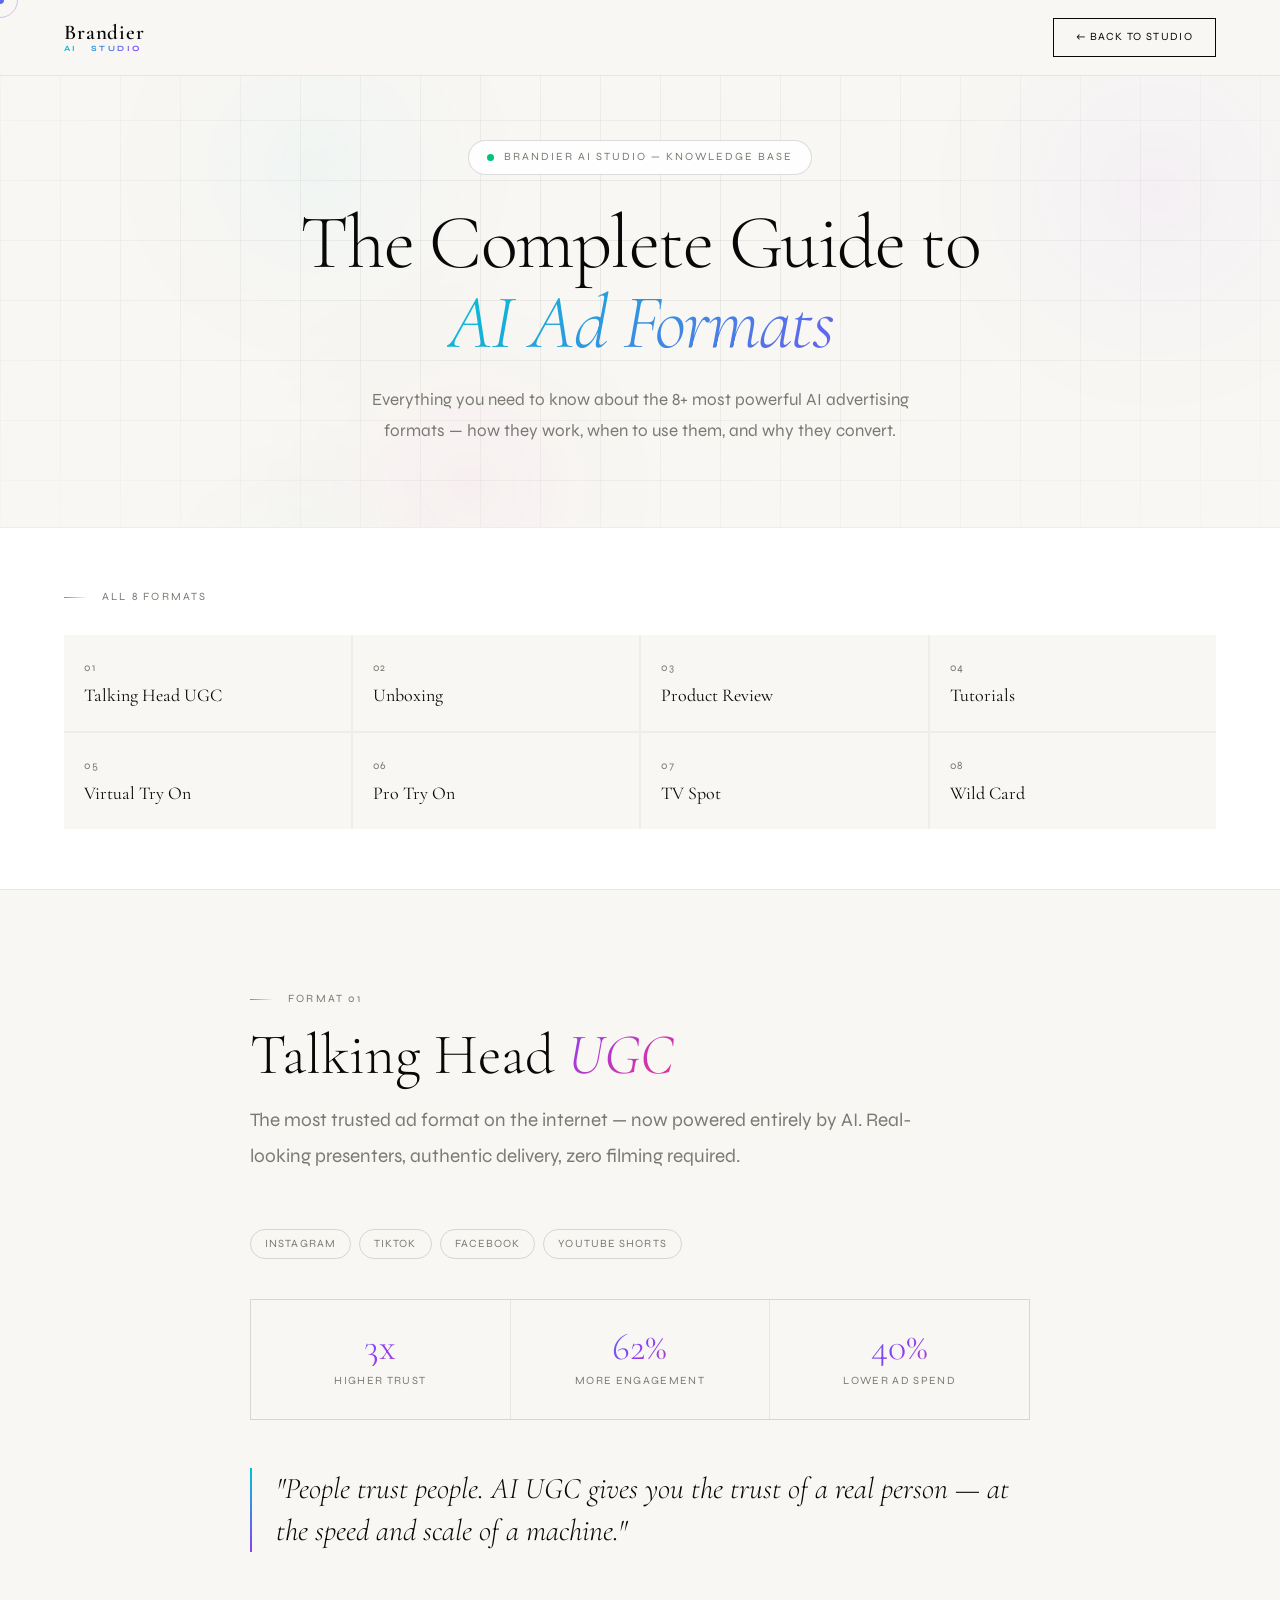
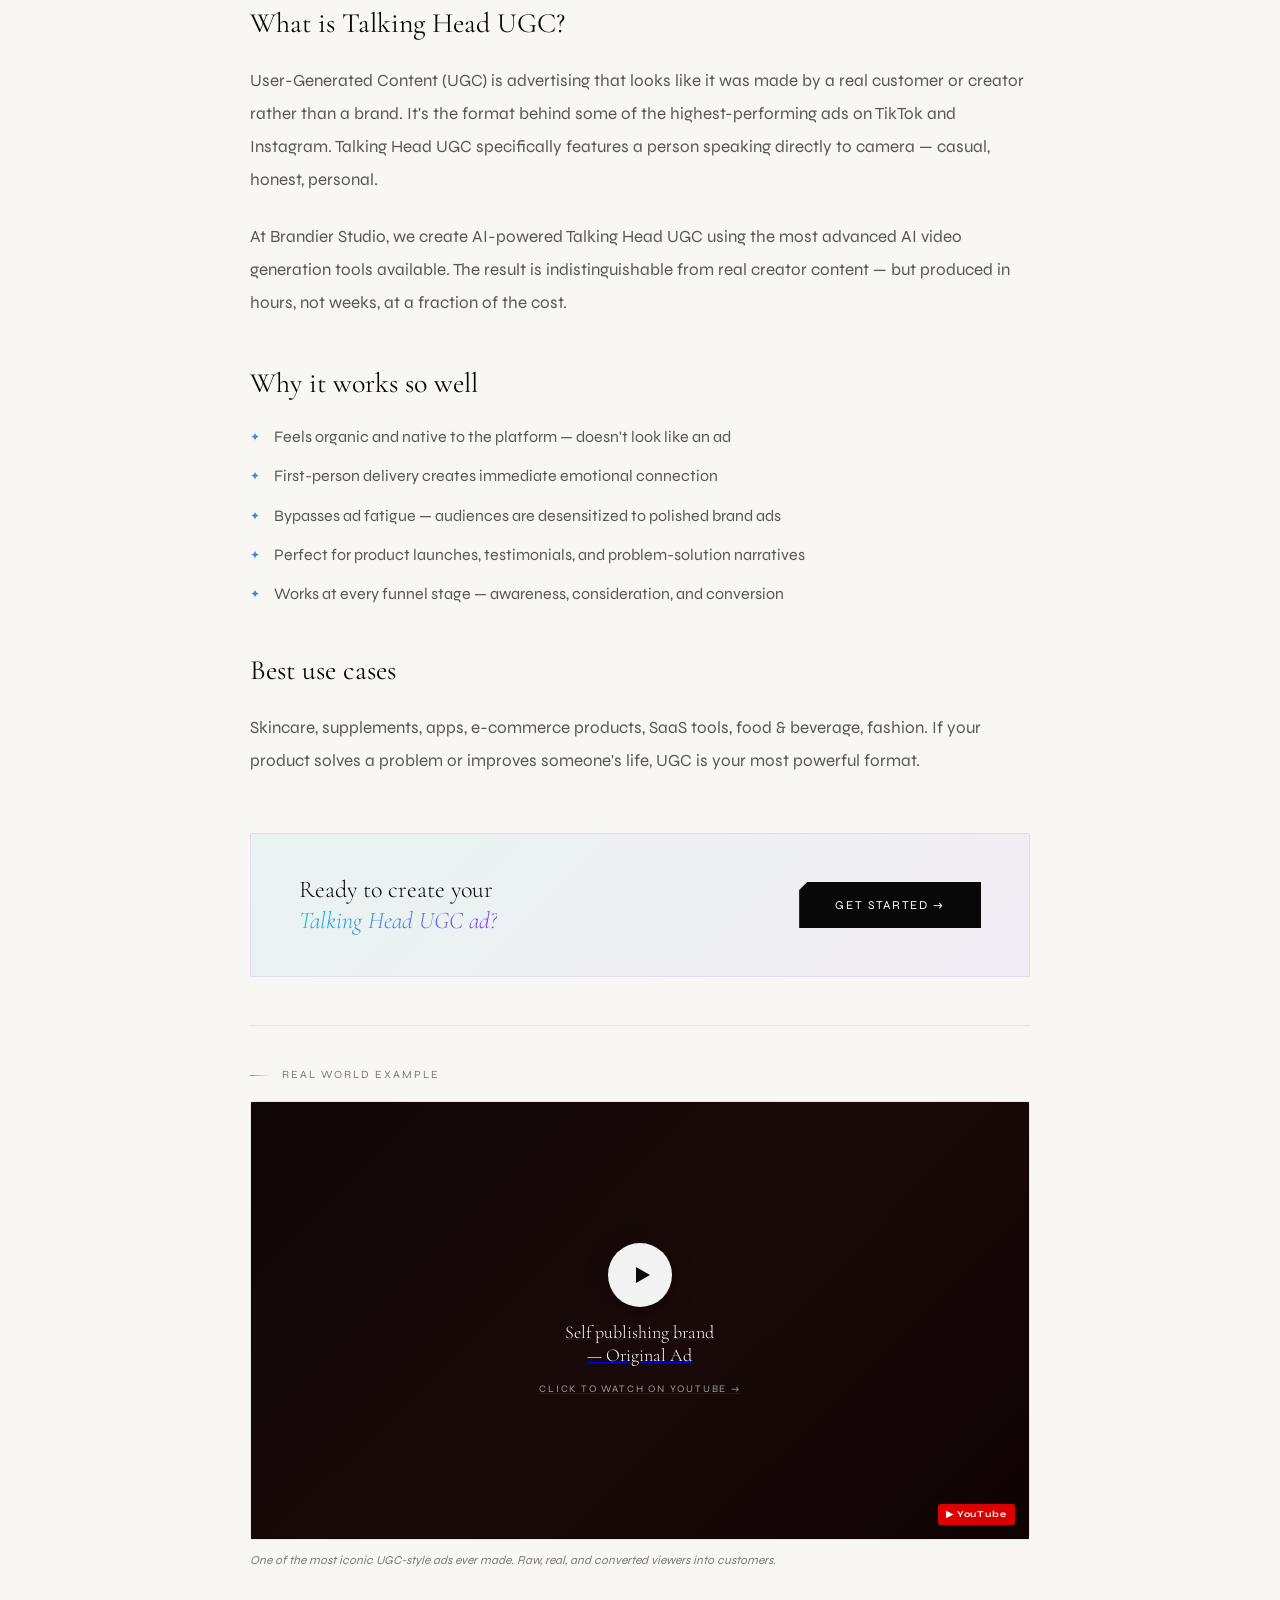
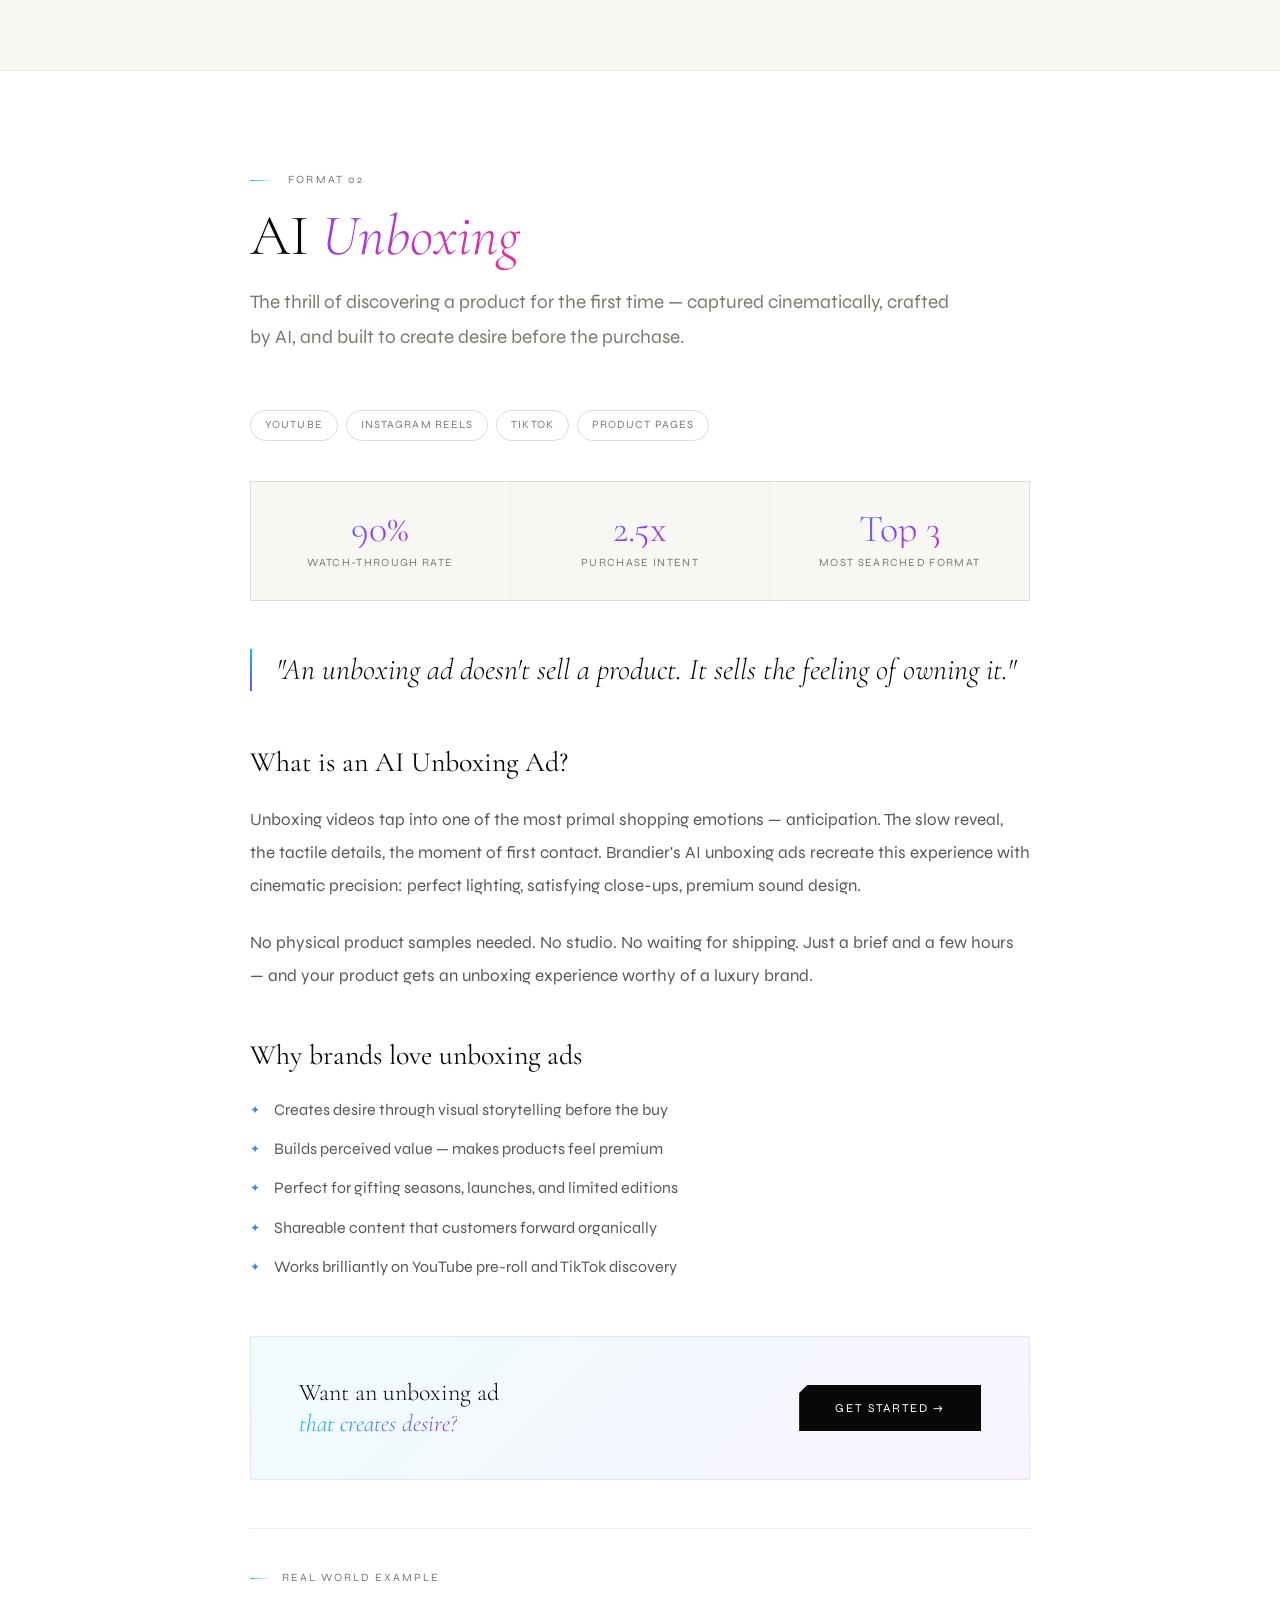
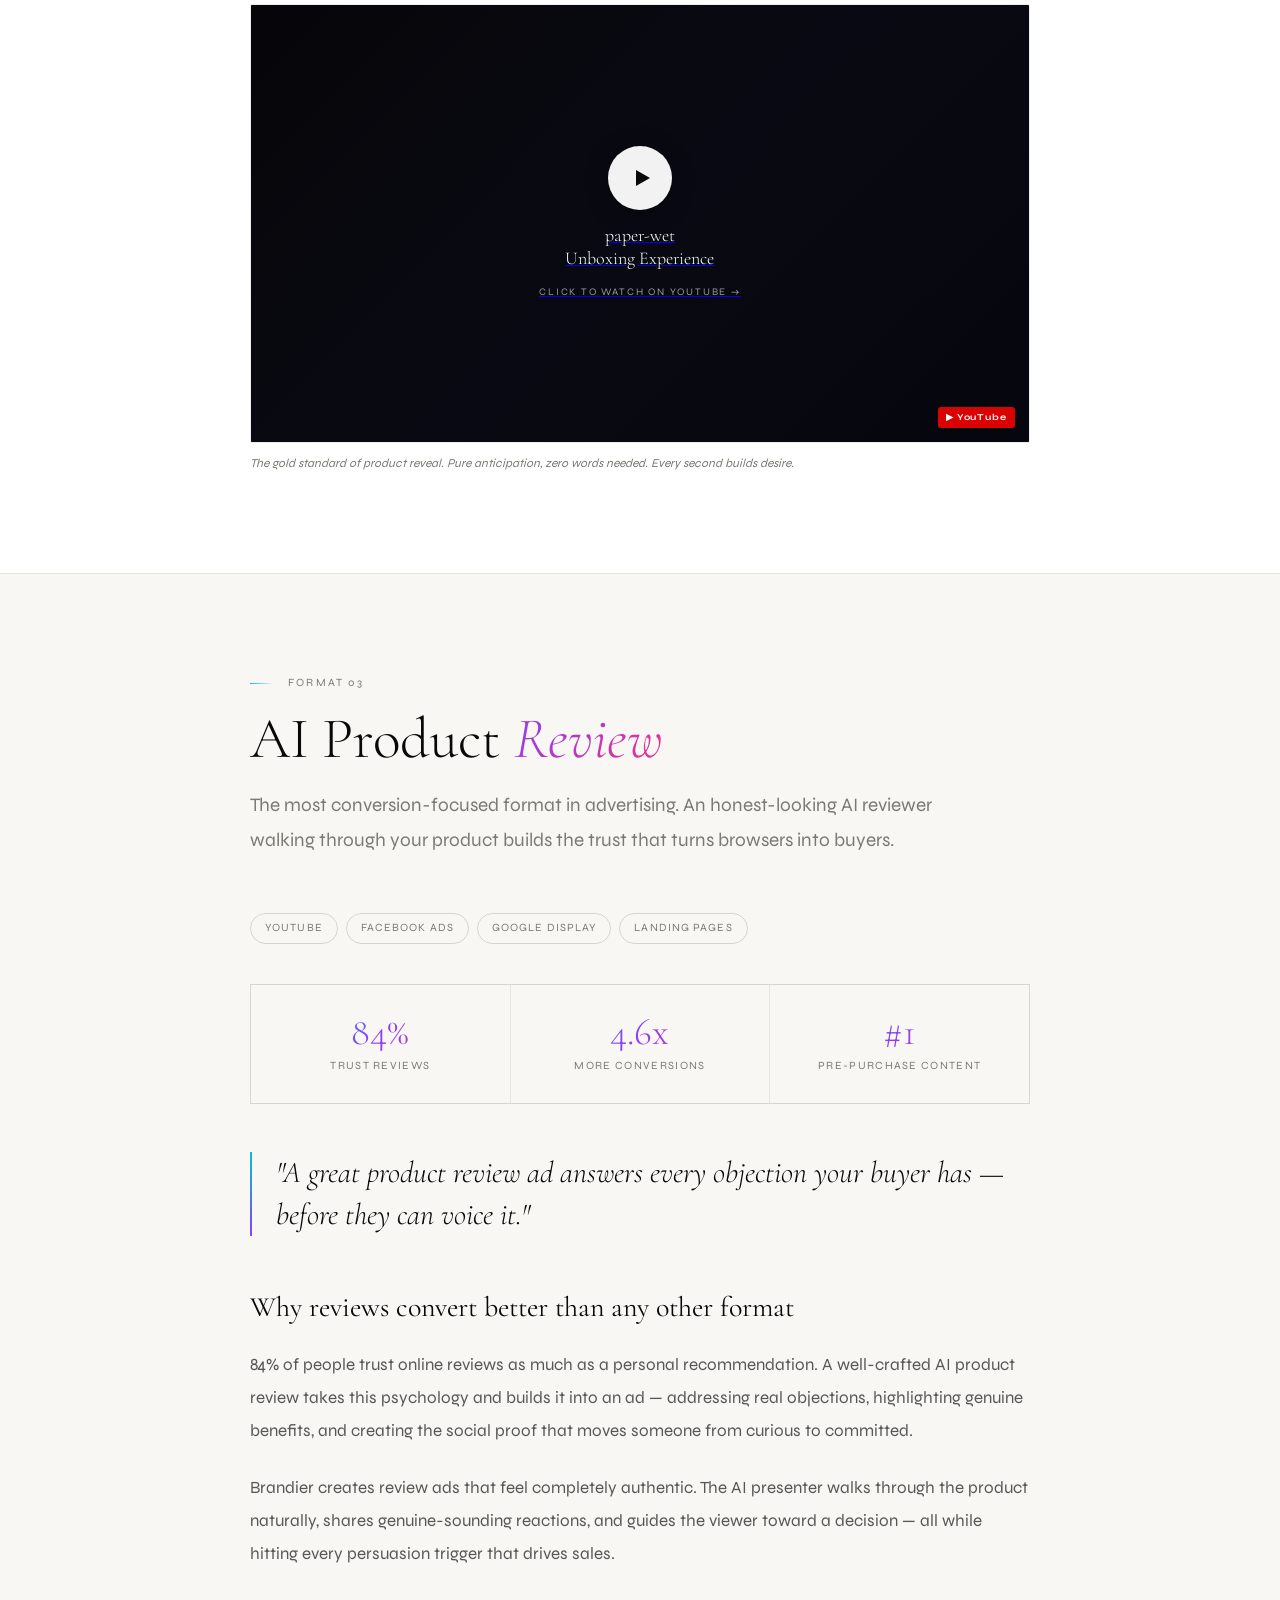
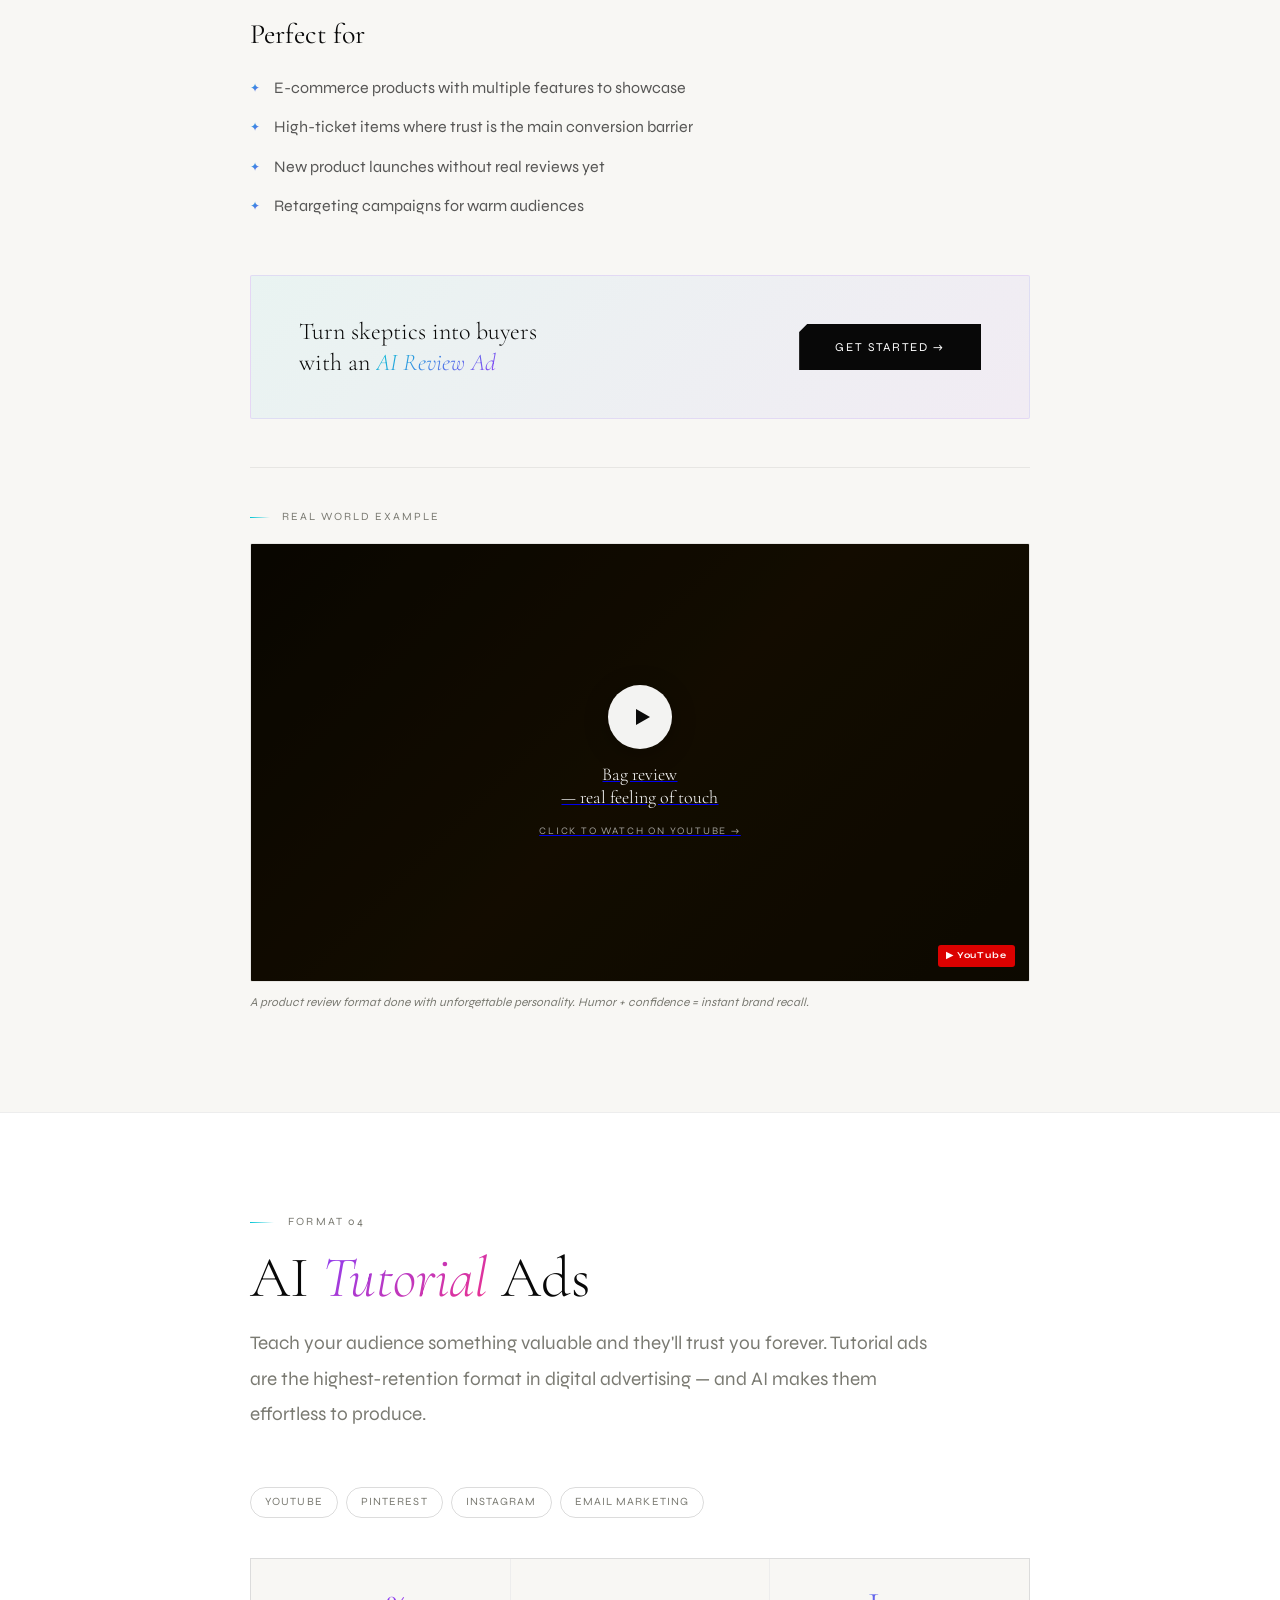
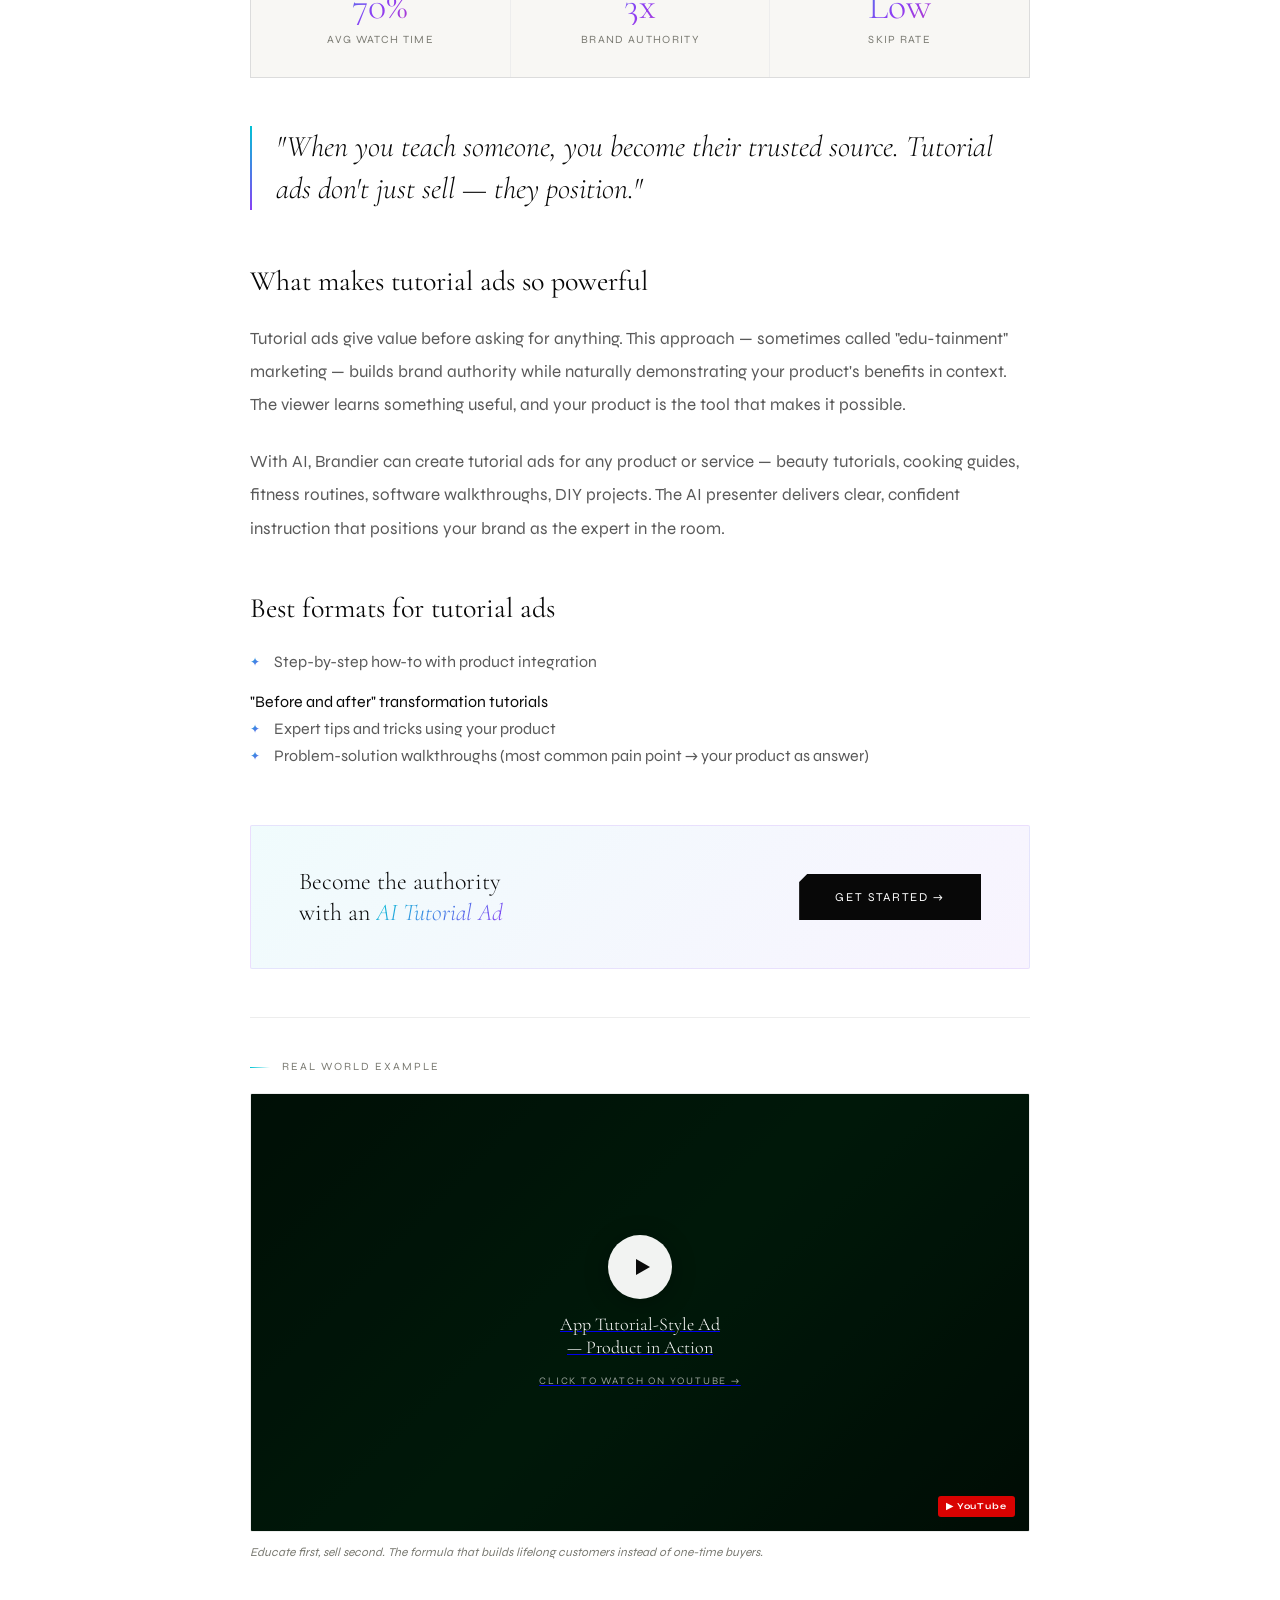
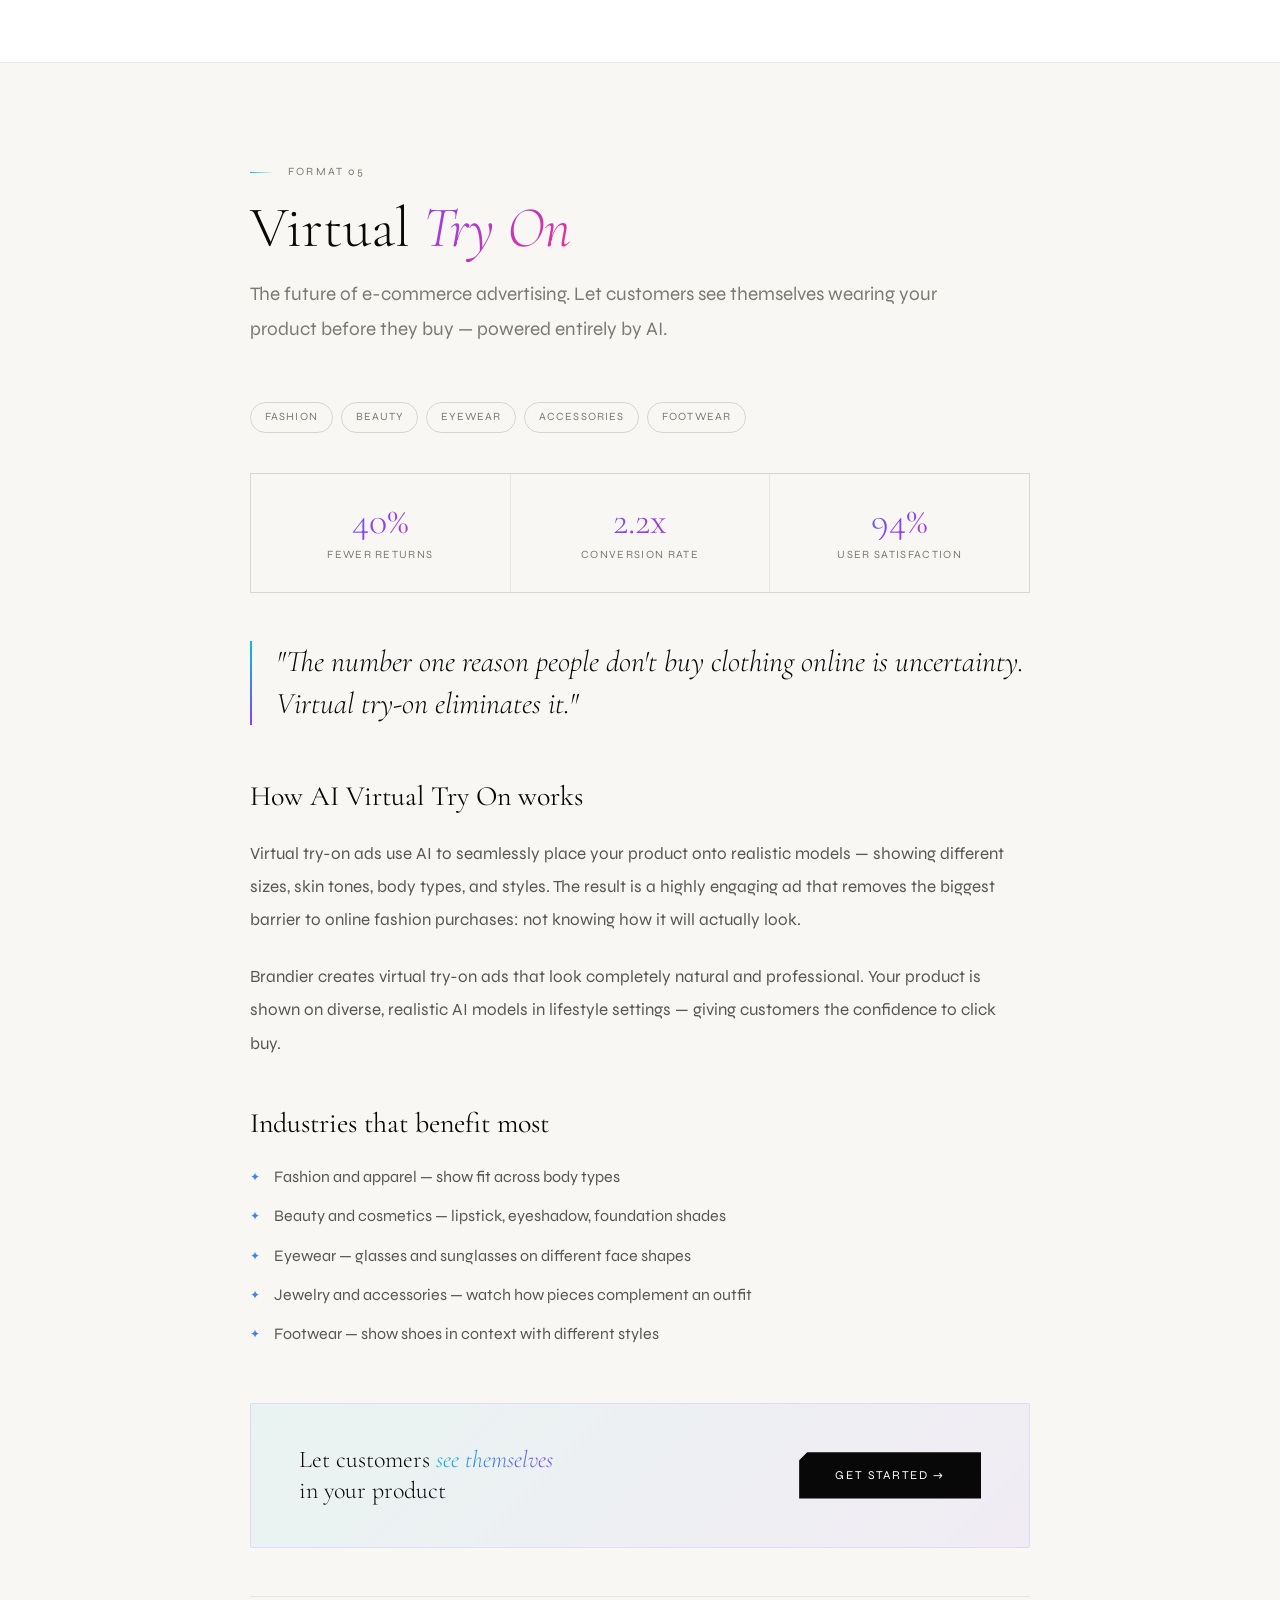
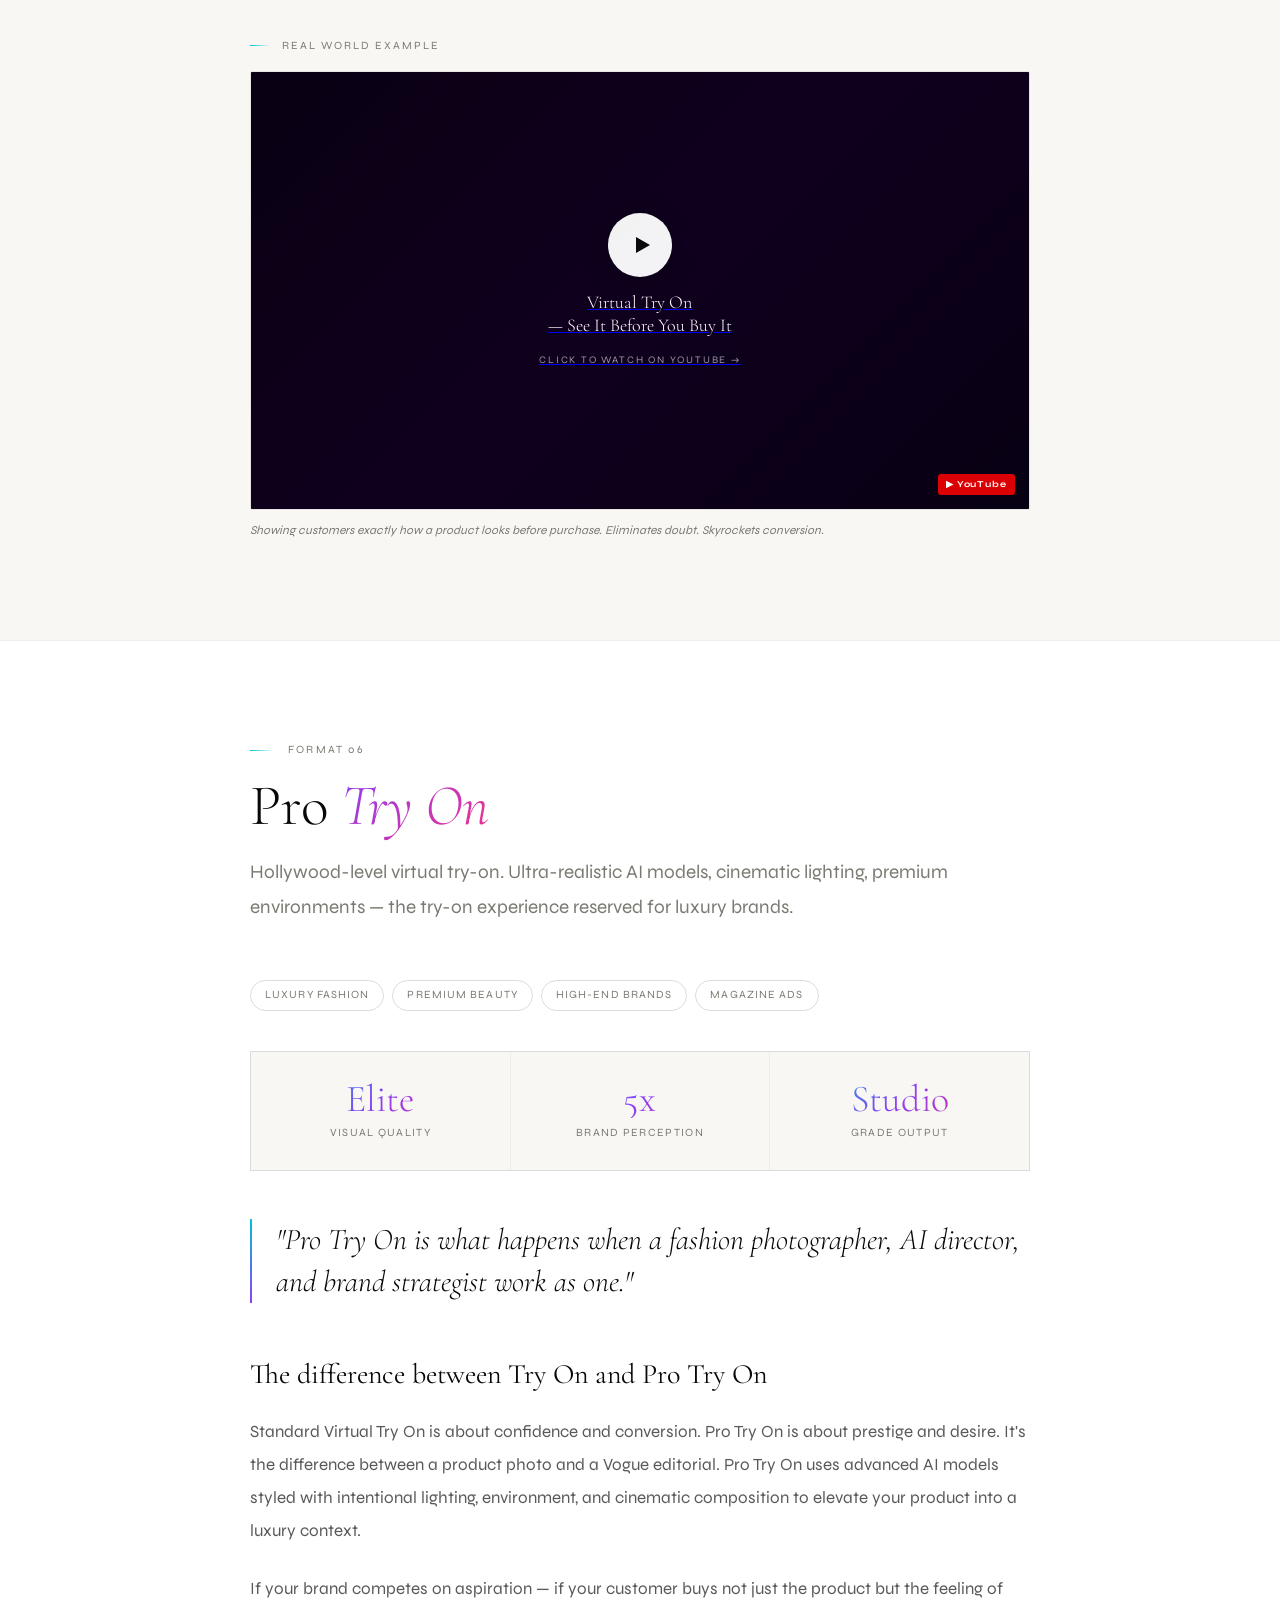
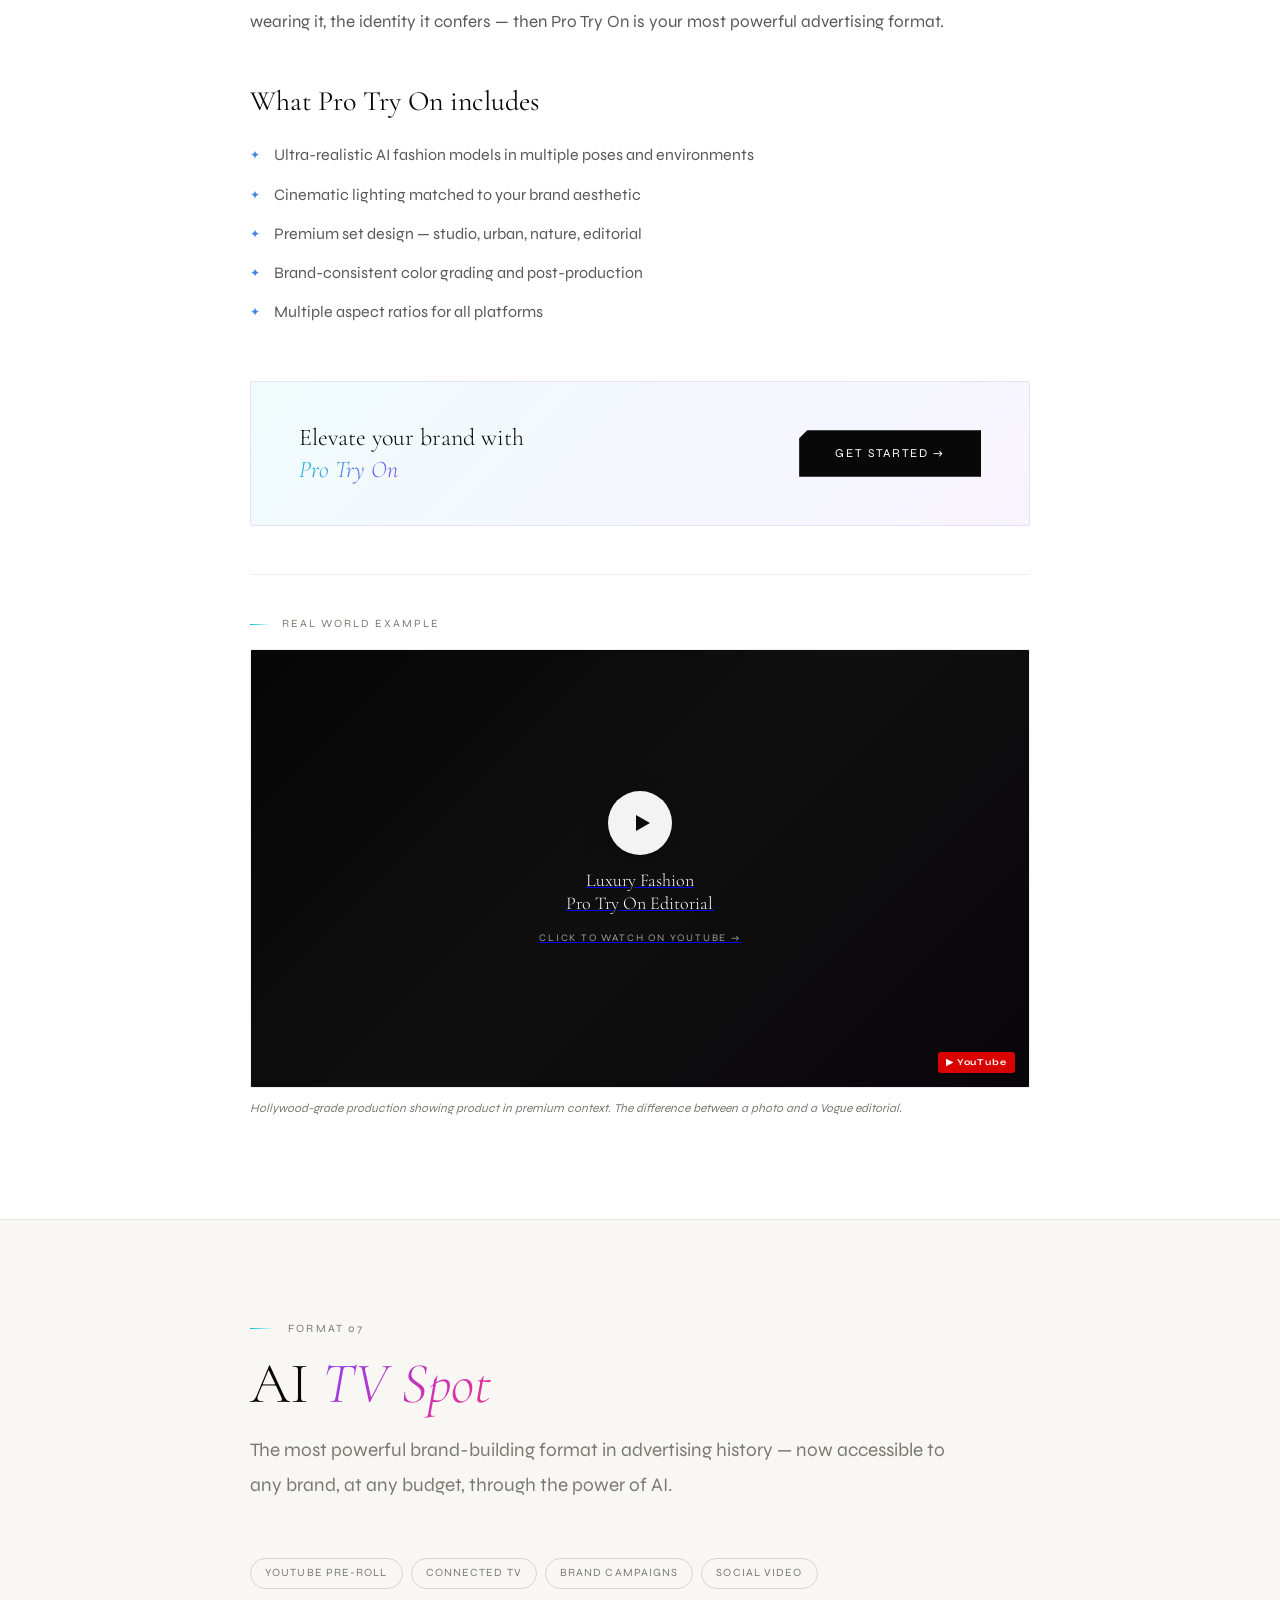
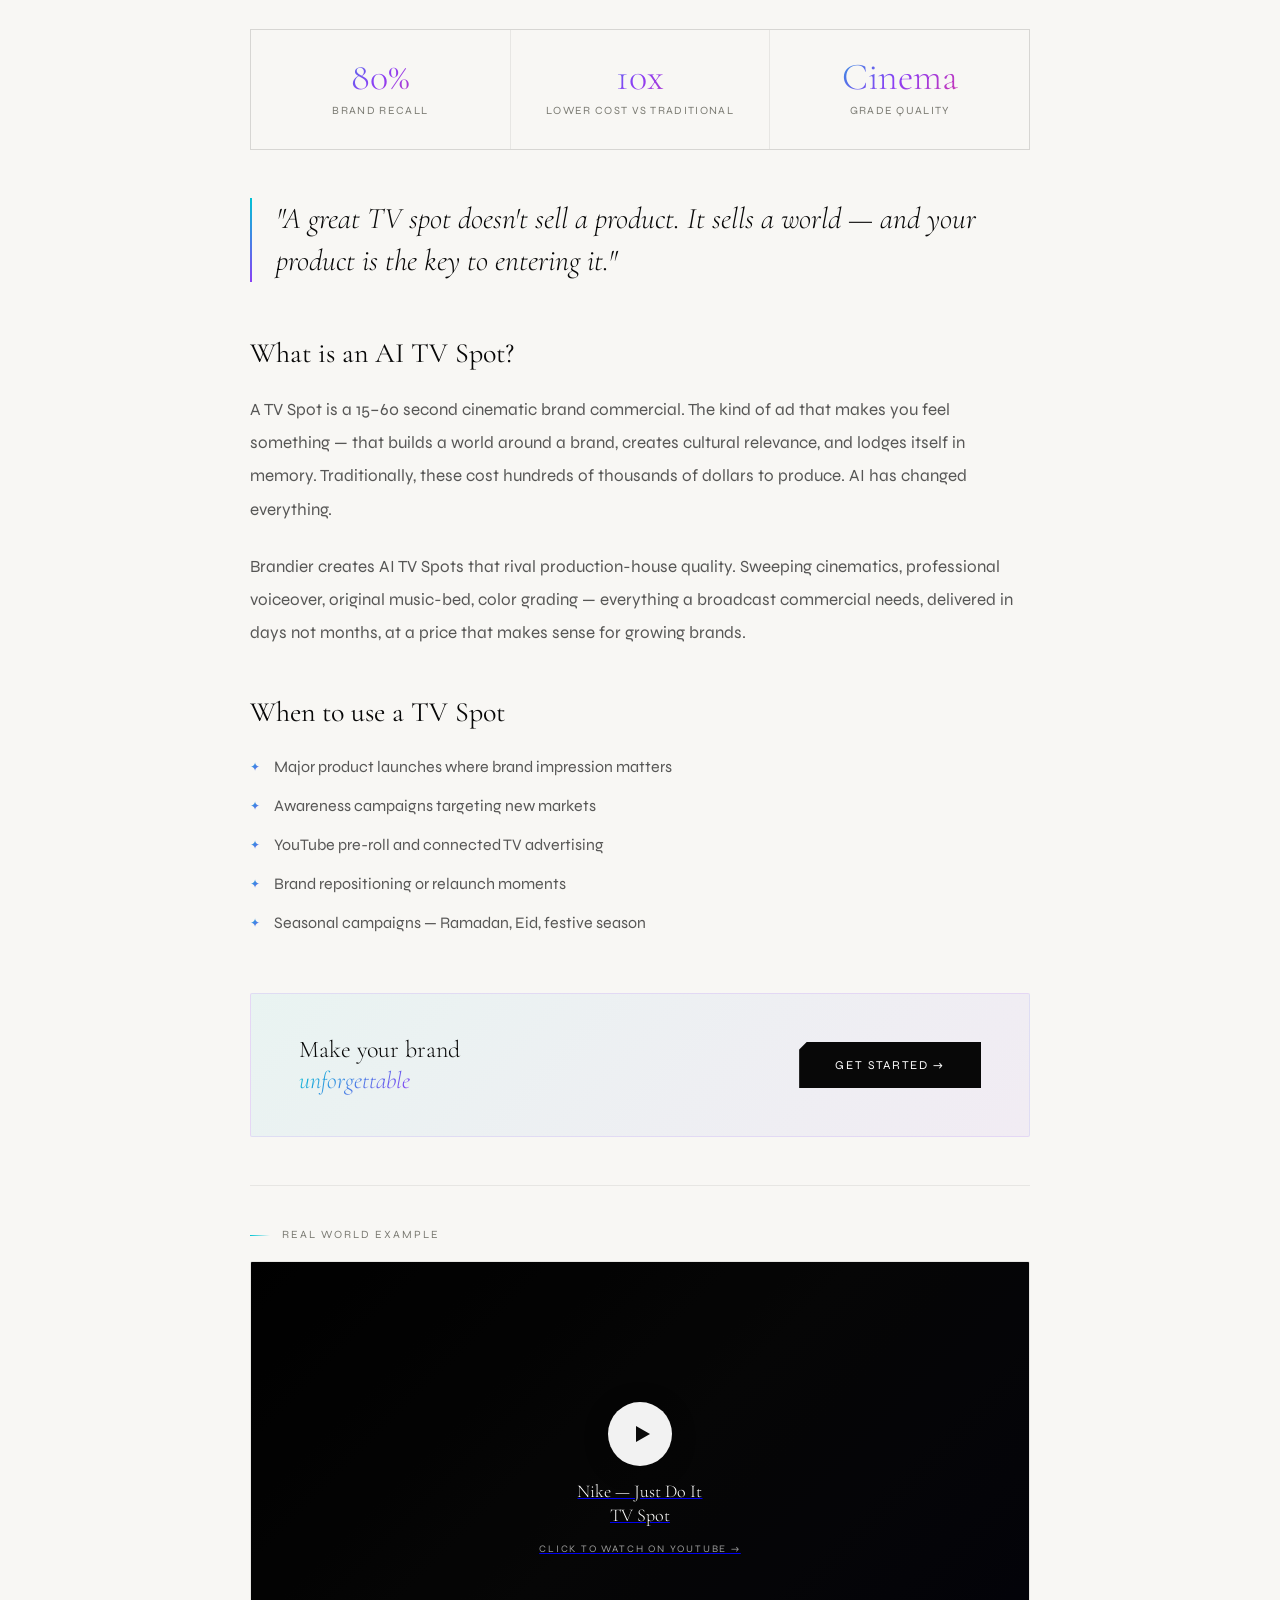
==== commit fb47ee06: "Update brandier-blog.html" ====
--- a/brandier-blog.html
+++ b/brandier-blog.html
@@ -134,7 +134,7 @@
 <canvas id="aur"></canvas>
 
 <nav>
-  <a href="https://brandierstudio.online" class="logo-a">
+  <a href="https://brandierstudio.online/" class="logo-a">
     <div class="logo-wm">
       <span class="logo-brand">Brandier</span>
       <span class="logo-sub">AI &nbsp;&nbsp;Studio</span>
@@ -244,7 +244,7 @@
     </ul>
     <div class="post-cta">
       <div class="post-cta-text">Want an unboxing ad<br><em>that creates desire?</em></div>
-      <a href="brandierstudio.online/#contact" class="post-cta-btn">Get Started →</a>
+      <a href="brandierstudio.online#contact" class="post-cta-btn">Get Started →</a>
     </div>
     <div class="ex-vid">
       <div class="ex-vid-lbl">Real World Example</div>
@@ -290,7 +290,7 @@
     </ul>
     <div class="post-cta">
       <div class="post-cta-text">Turn skeptics into buyers<br>with an <em>AI Review Ad</em></div>
-      <a href="brandierstudio.online/#contact" class="post-cta-btn">Get Started →</a>
+      <a href="brandierstudio.online#contact" class="post-cta-btn">Get Started →</a>
     </div>
     <div class="ex-vid">
       <div class="ex-vid-lbl">Real World Example</div>
@@ -546,7 +546,7 @@
 </div><!-- end blog-section -->
 
 <footer>
-  <a href="https://anasbinmehboob.github.io/brandier-studio/" class="ft-lg">
+  <a href="brandierstudio.online" class="ft-lg">
     <div class="ft-wm">
       <span class="ft-brand">Brandier</span>
       <span class="ft-sub">AI &nbsp;&nbsp;Studio</span>
@@ -554,9 +554,9 @@
   </a>
   <span class="ft-cp">&copy; 2025 Brandier AI Studio · Anas Mehboob</span>
   <div class="ft-lk">
-    <a href="https://anasbinmehboob.github.io/brandier-studio/">Home</a>
-    <a href="https://anasbinmehboob.github.io/brandier-studio/#portfolio">Work</a>
-    <a href="https://anasbinmehboob.github.io/brandier-studio/#contact">Contact</a>
+    <a href="brandierstudio.online">Home</a>
+    <a href="brandierstudio.online#portfolio">Work</a>
+    <a href="brandierstudio.online#contact">Contact</a>
     <a href="https://www.fiverr.com/s/akNbvQg" target="_blank">Fiverr ↗</a>
   </div>
 </footer>
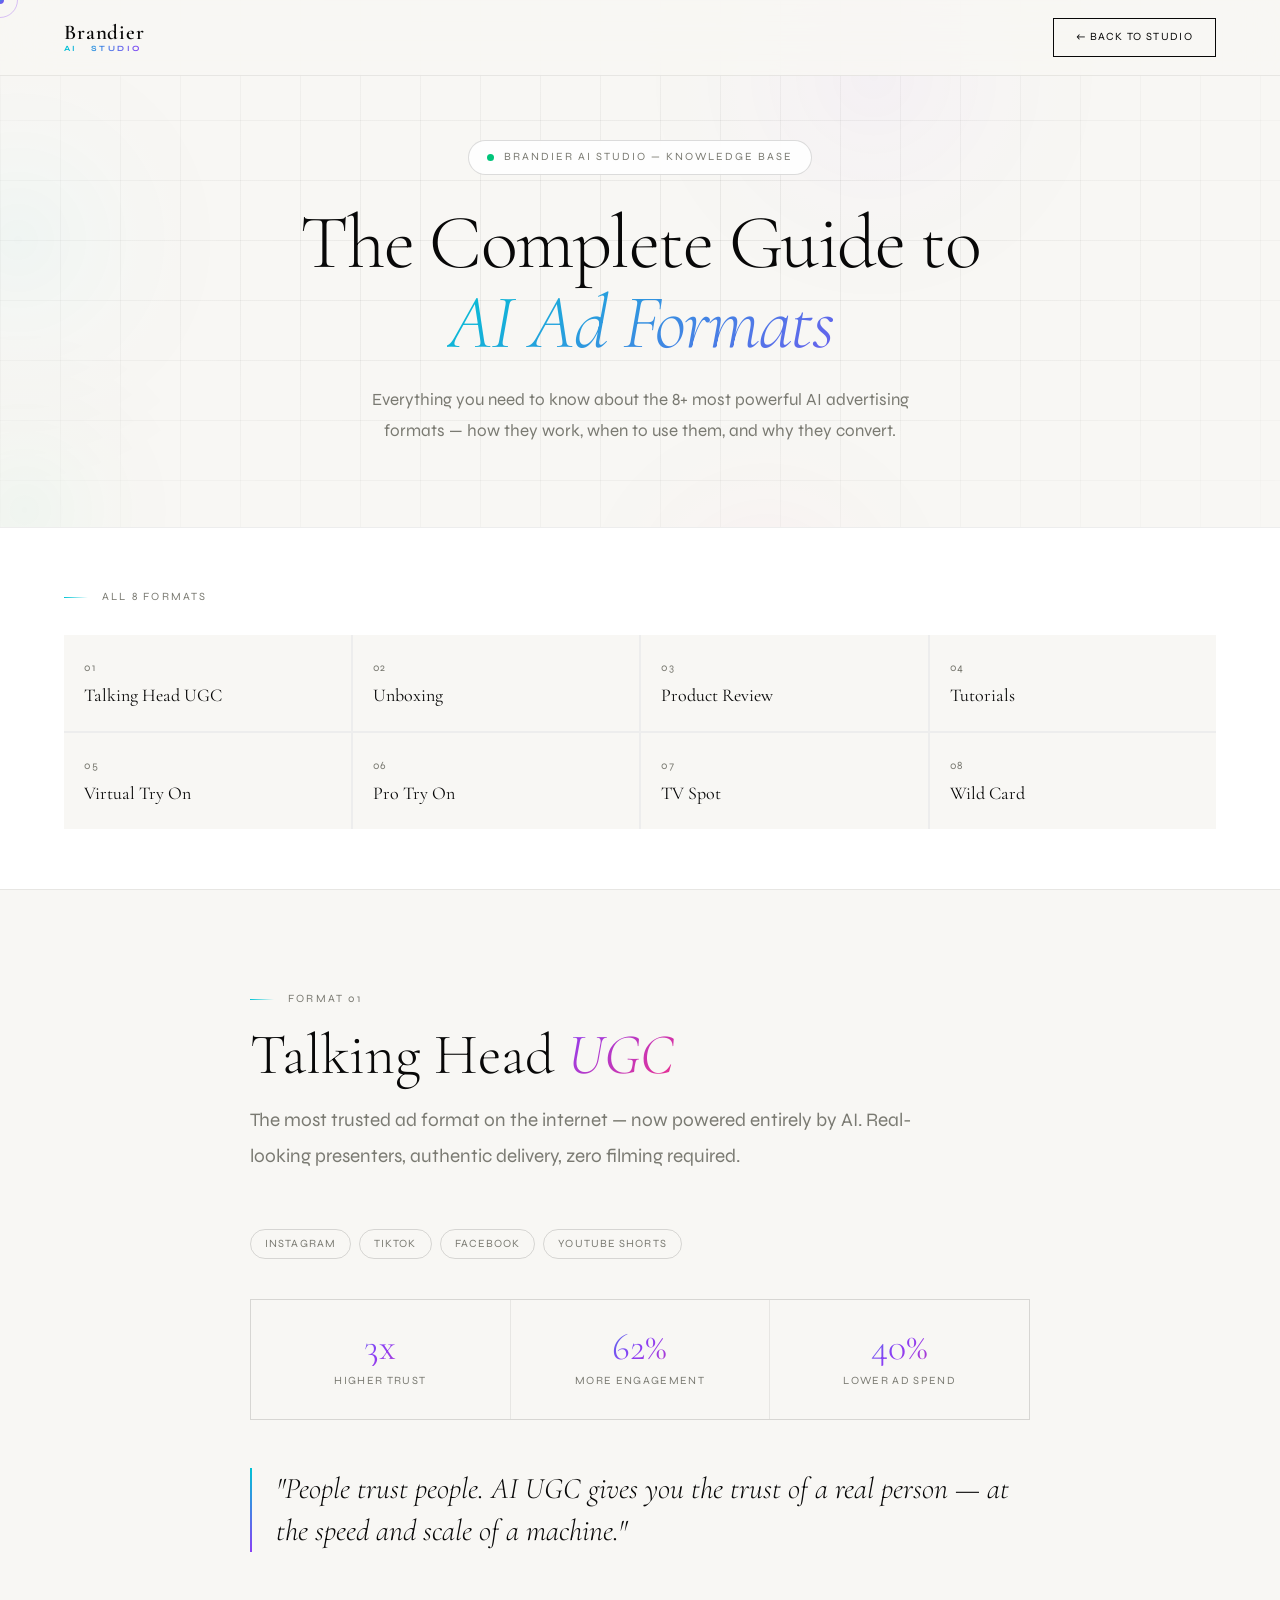
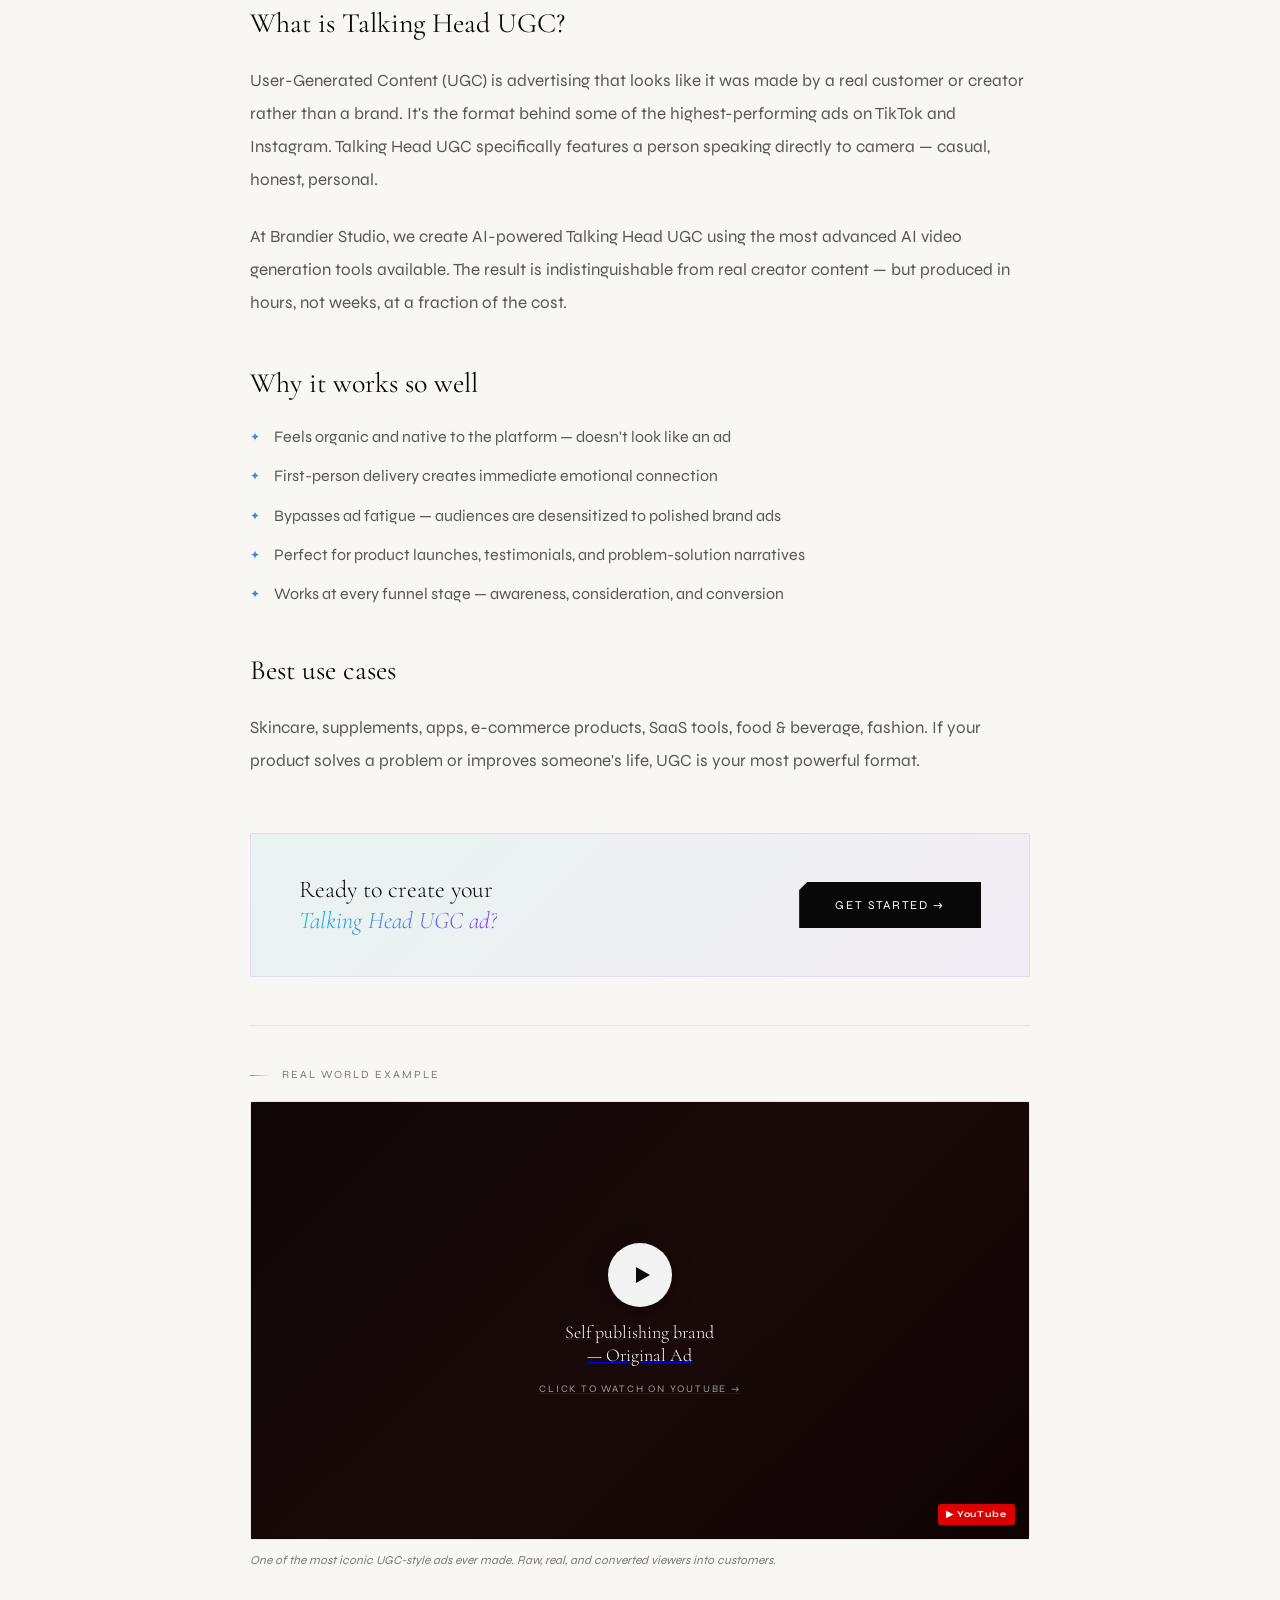
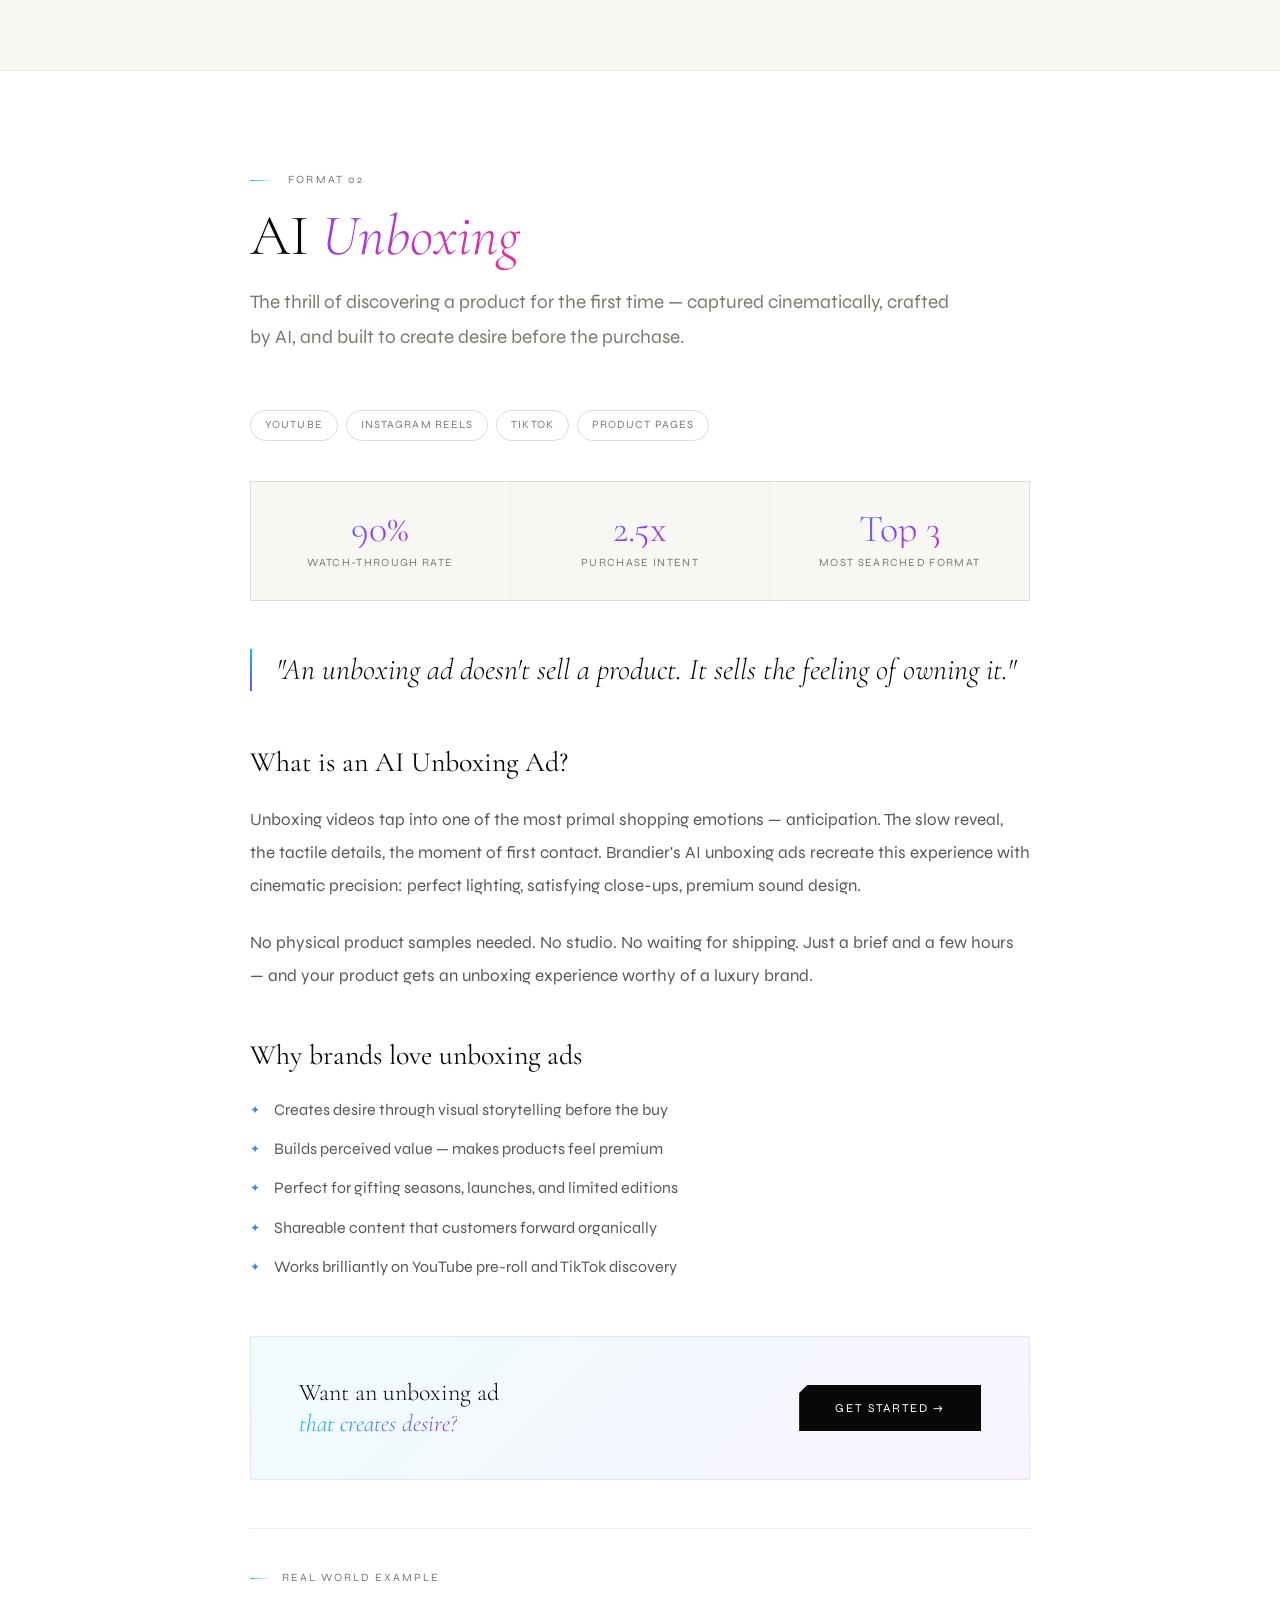
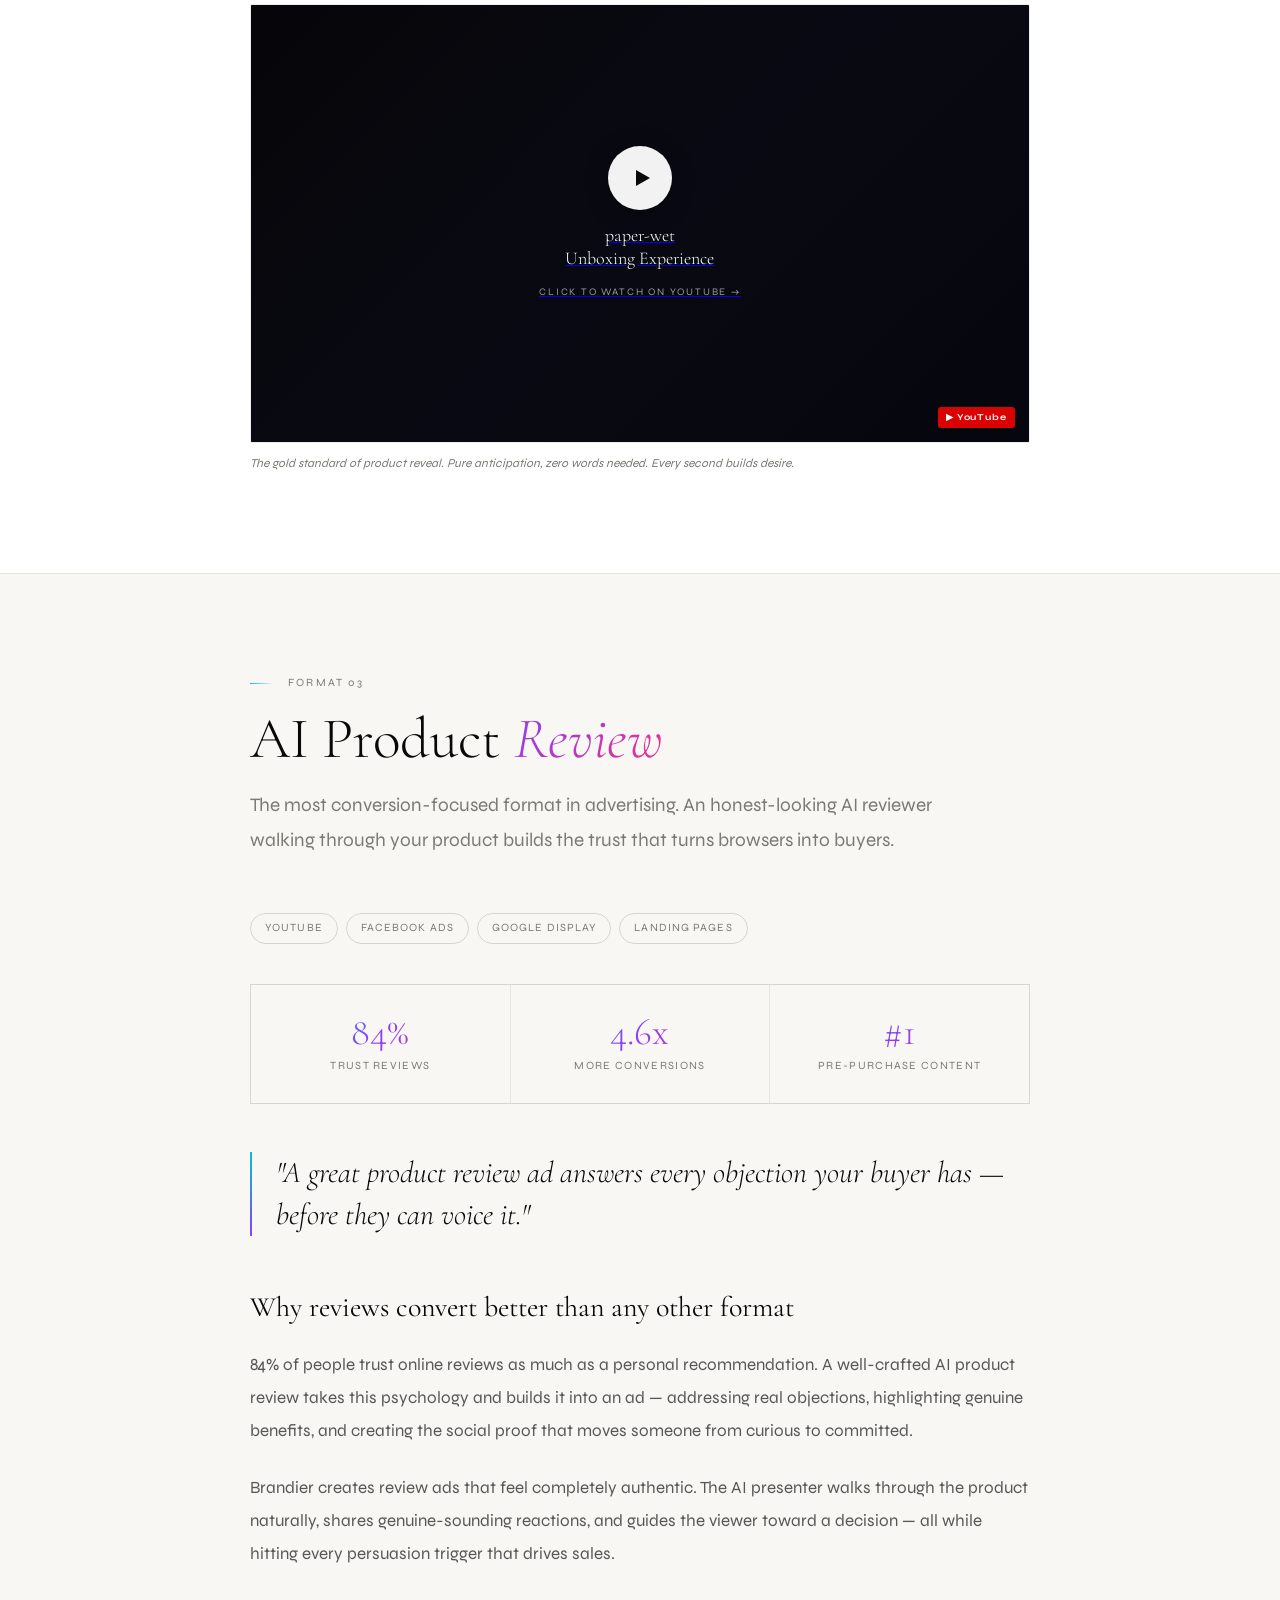
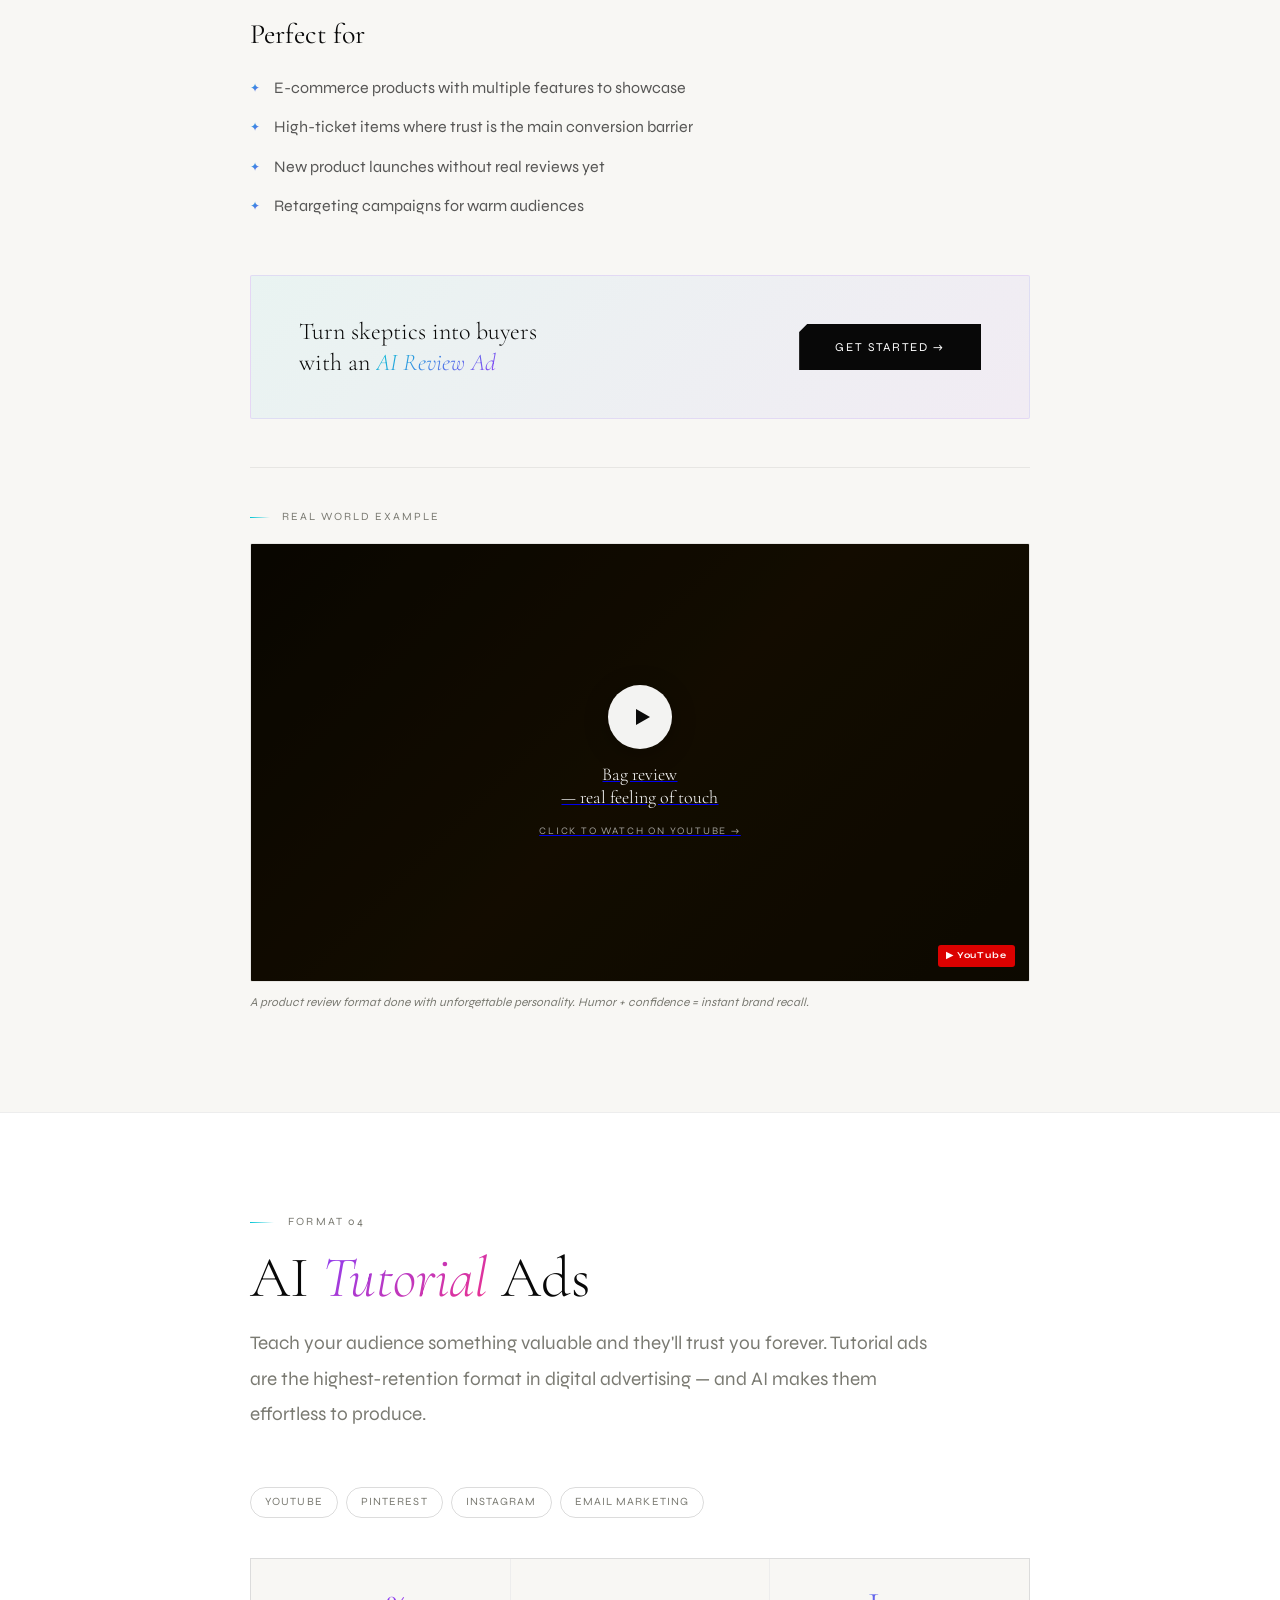
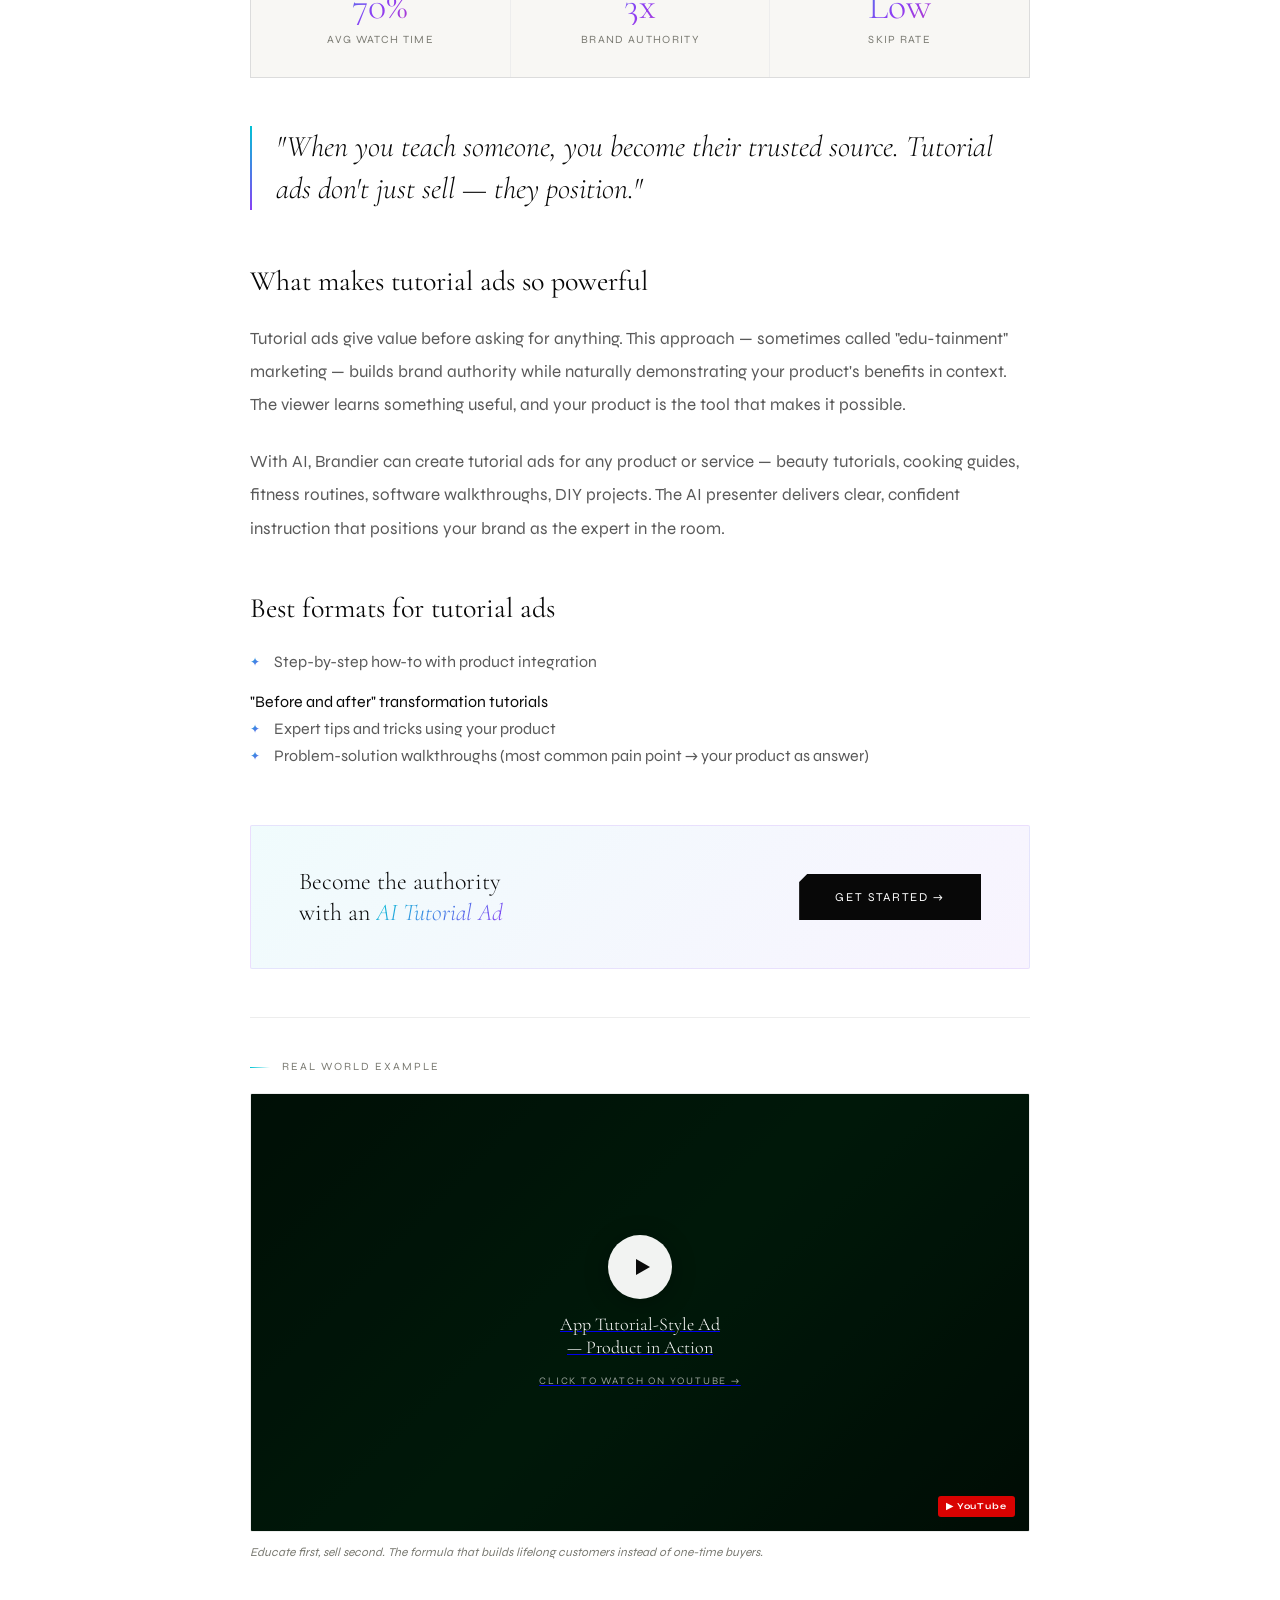
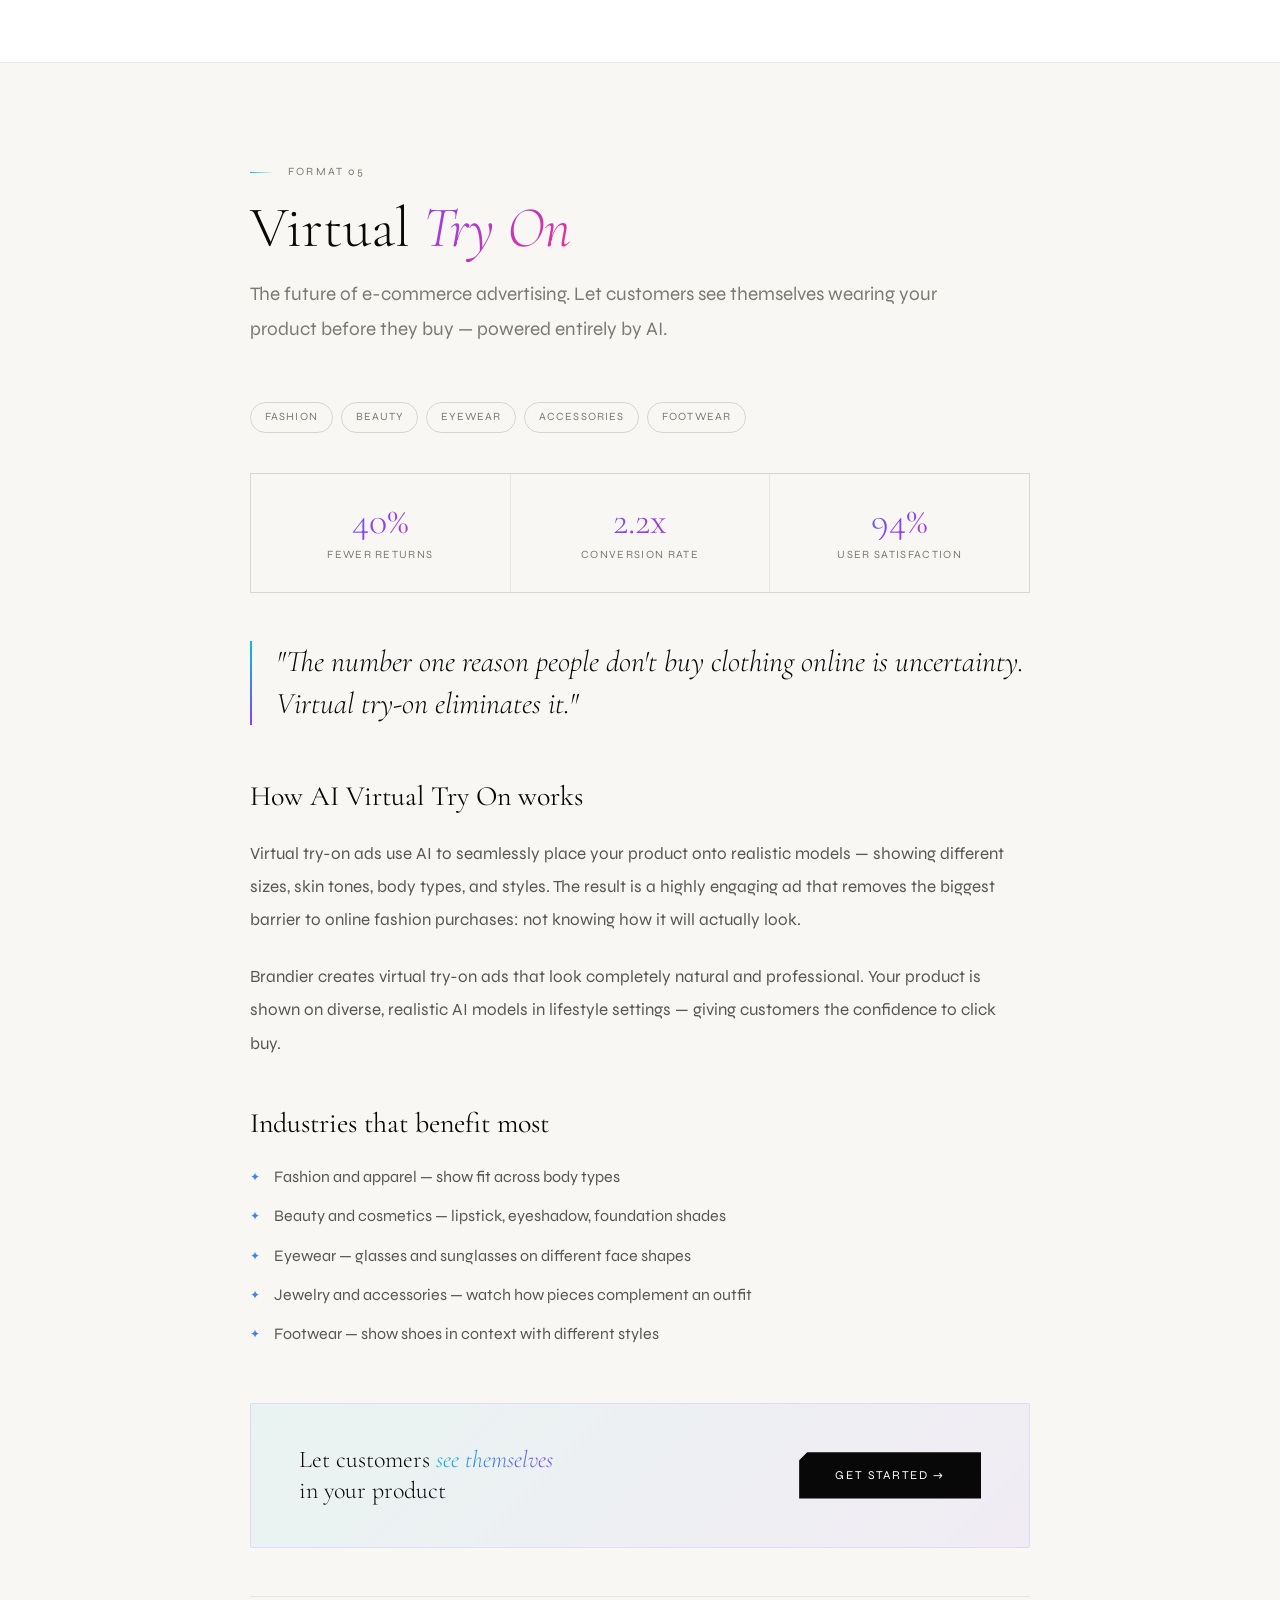
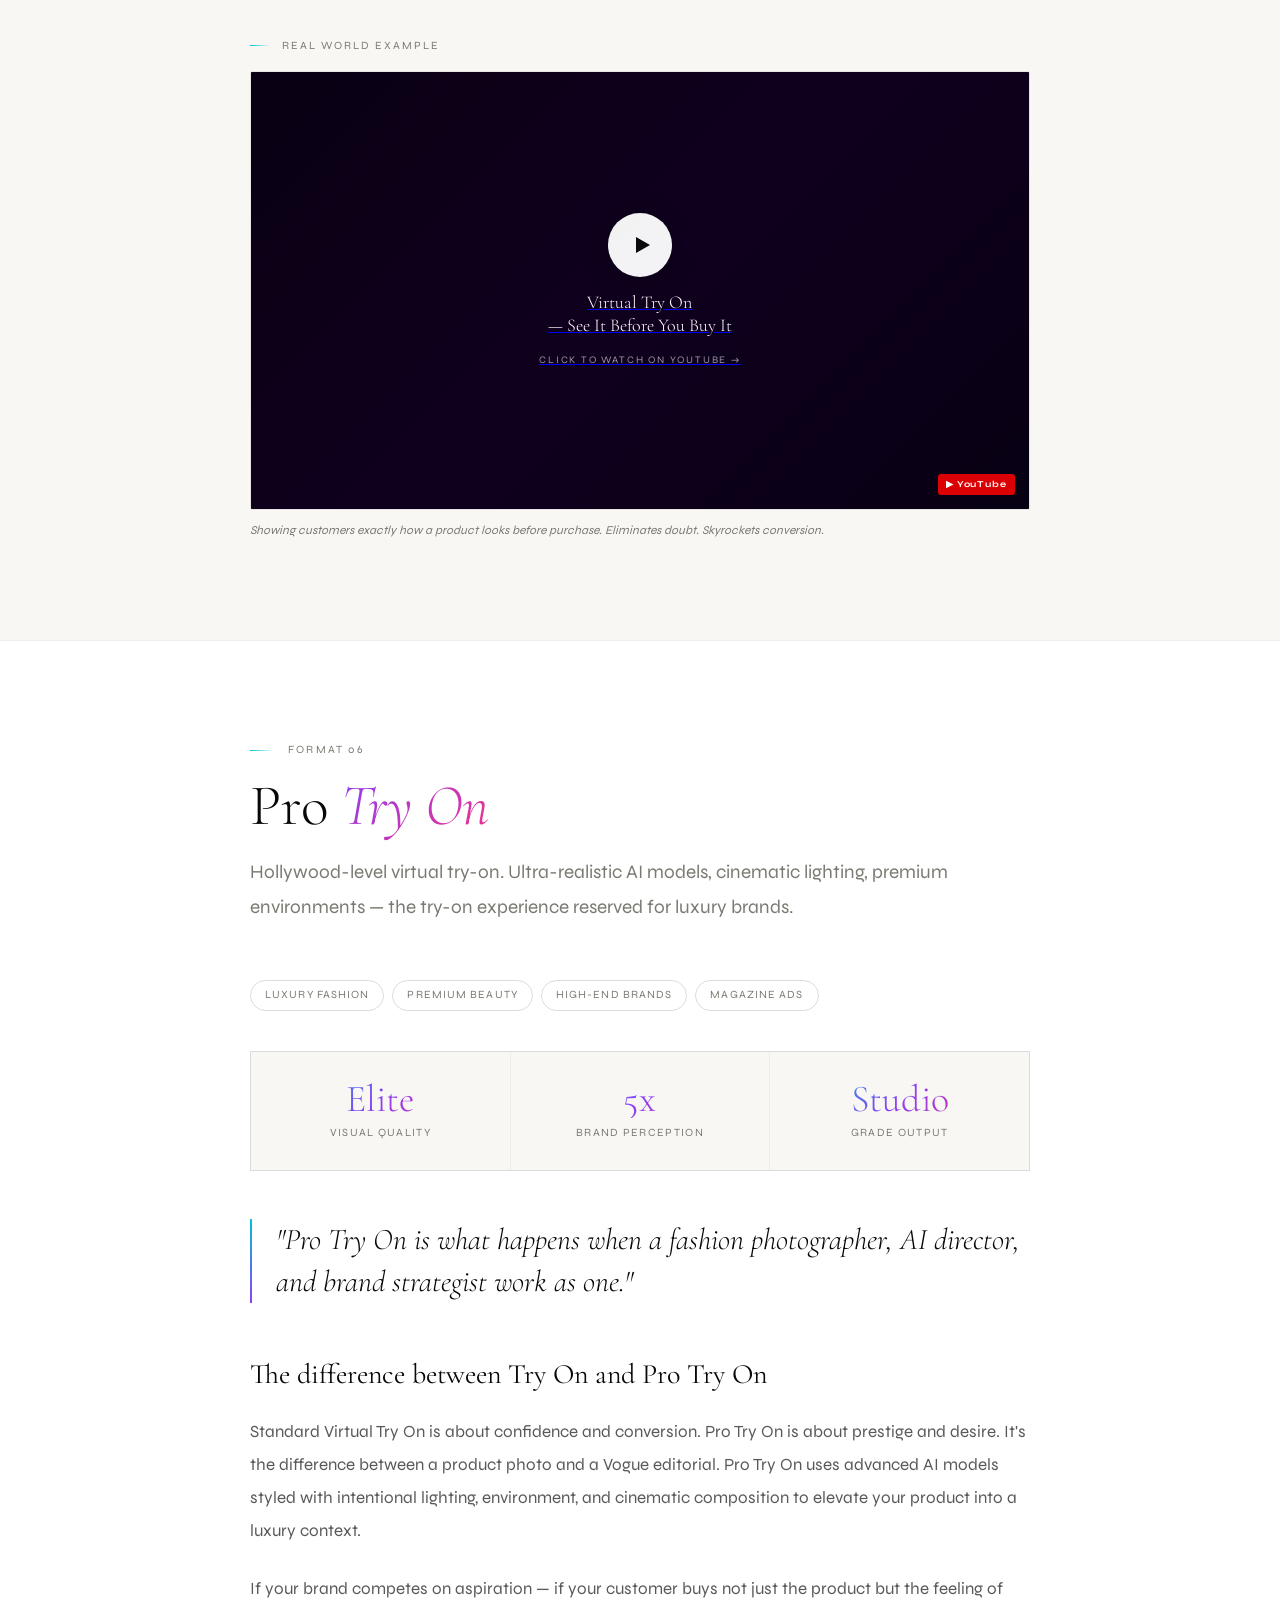
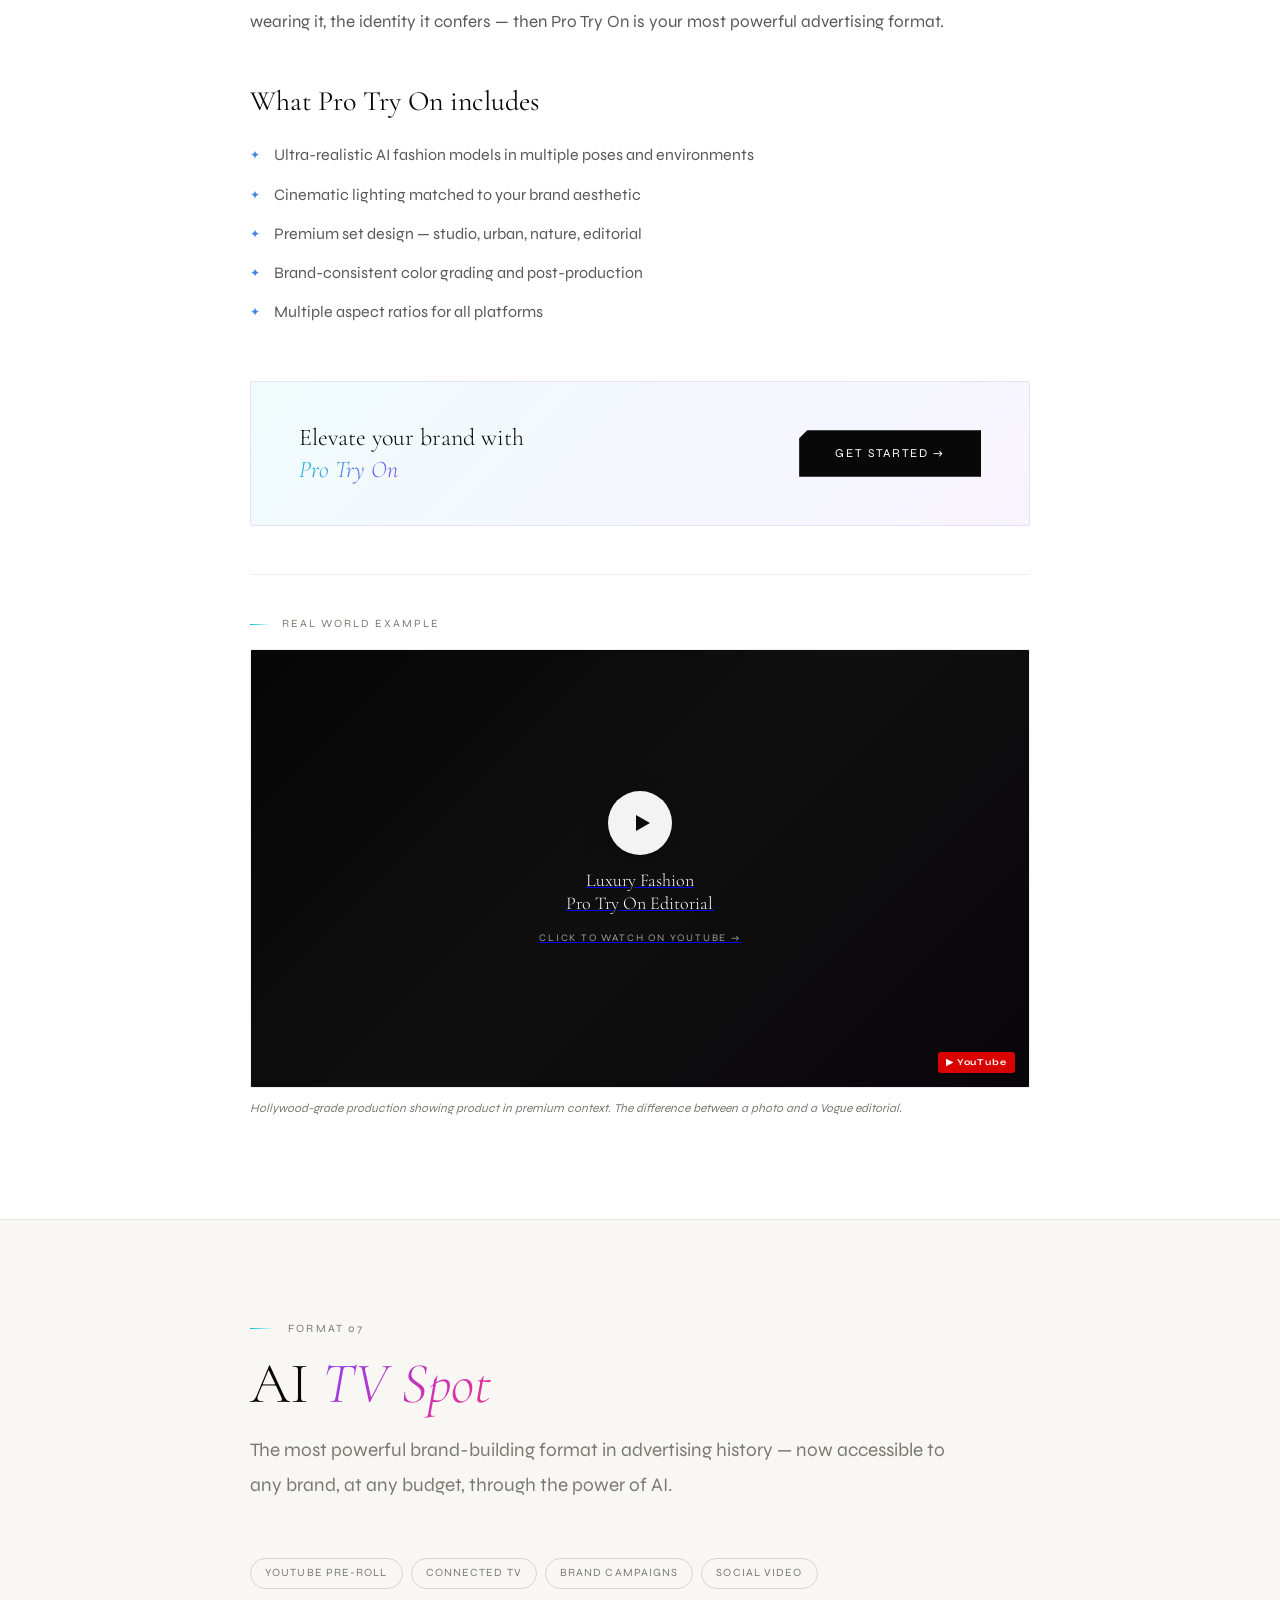
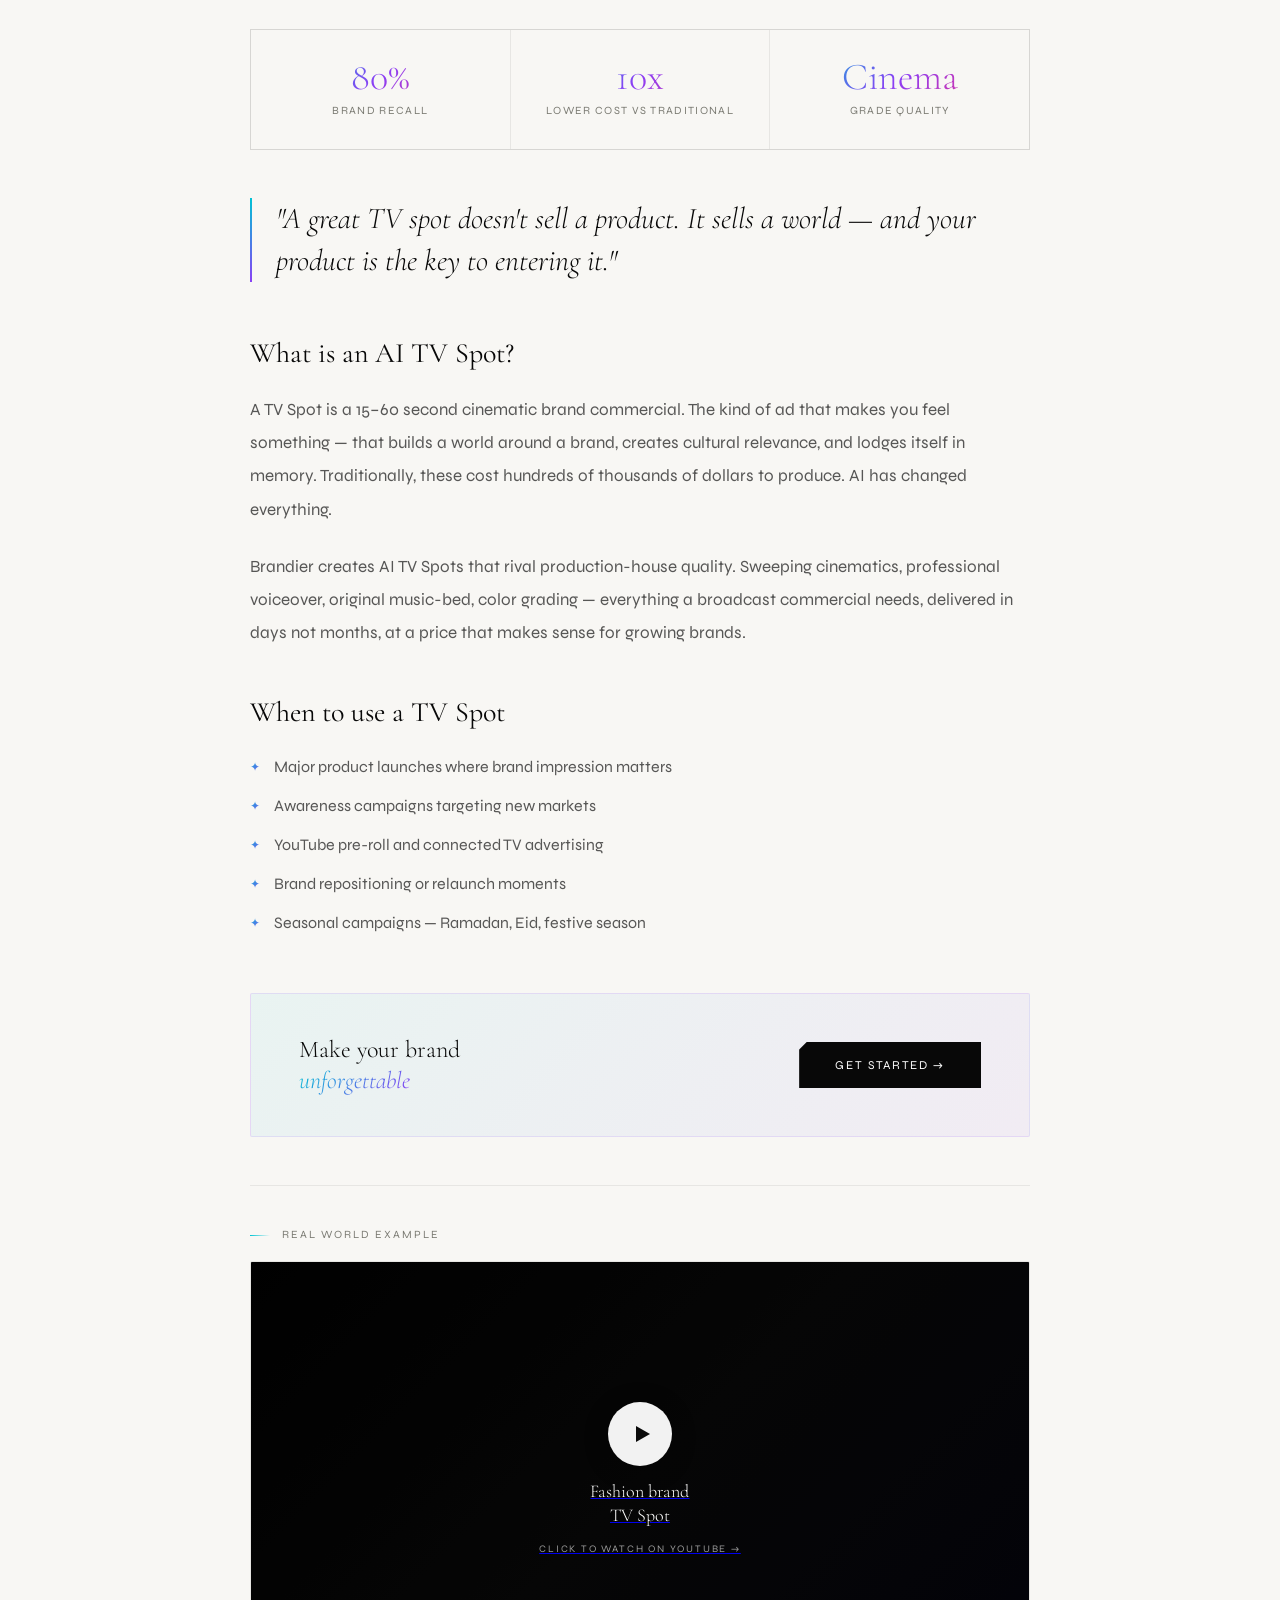
==== commit 405070f2: "Update brandier-blog.html" ====
--- a/brandier-blog.html
+++ b/brandier-blog.html
@@ -4,6 +4,7 @@
 <meta charset="UTF-8"/>
 <meta name="viewport" content="width=device-width, initial-scale=1.0"/>
 <title>Brandier AI Studio — The Complete Guide to AI Ad Formats</title>
+  <link rel="icon" type="image/png" href="favicon.png">
 <link href="https://fonts.googleapis.com/css2?family=Cormorant+Garamond:ital,wght@0,300;0,400;0,600;1,300;1,400&family=Syne:wght@400;500;600;700&display=swap" rel="stylesheet"/>
 <style>
 *,*::before,*::after{margin:0;padding:0;box-sizing:border-box}
@@ -244,7 +245,7 @@
     </ul>
     <div class="post-cta">
       <div class="post-cta-text">Want an unboxing ad<br><em>that creates desire?</em></div>
-      <a href="brandierstudio.online#contact" class="post-cta-btn">Get Started →</a>
+      <a href="https://brandierstudio.online#contact" class="post-cta-btn">Get Started →</a>
     </div>
     <div class="ex-vid">
       <div class="ex-vid-lbl">Real World Example</div>
@@ -290,7 +291,7 @@
     </ul>
     <div class="post-cta">
       <div class="post-cta-text">Turn skeptics into buyers<br>with an <em>AI Review Ad</em></div>
-      <a href="brandierstudio.online#contact" class="post-cta-btn">Get Started →</a>
+      <a href="https://brandierstudio.online#contact" class="post-cta-btn">Get Started →</a>
     </div>
     <div class="ex-vid">
       <div class="ex-vid-lbl">Real World Example</div>
@@ -383,7 +384,7 @@
     </ul>
     <div class="post-cta">
       <div class="post-cta-text">Let customers <em>see themselves</em><br>in your product</div>
-      <a href="brandierstudio.online#contact" class="post-cta-btn">Get Started →</a>
+      <a href="https://brandierstudio.online#contact" class="post-cta-btn">Get Started →</a>
     </div>
     <div class="ex-vid">
       <div class="ex-vid-lbl">Real World Example</div>
@@ -430,7 +431,7 @@
     </ul>
     <div class="post-cta">
       <div class="post-cta-text">Elevate your brand with<br><em>Pro Try On</em></div>
-      <a href="brandierstudio.online#contact" class="post-cta-btn">Get Started →</a>
+      <a href="https://brandierstudio.online#contact" class="post-cta-btn">Get Started →</a>
     </div>
     <div class="ex-vid">
       <div class="ex-vid-lbl">Real World Example</div>
@@ -477,7 +478,7 @@
     </ul>
     <div class="post-cta">
       <div class="post-cta-text">Make your brand<br><em>unforgettable</em></div>
-      <a href="brandierstudio.online#contact" class="post-cta-btn">Get Started →</a>
+      <a href="https://brandierstudio.online#contact" class="post-cta-btn">Get Started →</a>
     </div>
     <div class="ex-vid">
       <div class="ex-vid-lbl">Real World Example</div>
@@ -486,7 +487,7 @@
         <div class="yt-card-overlay"></div>
         <div class="yt-card-inner">
           <div class="yt-play"><svg width="22" height="22" viewBox="0 0 22 22"><path d="M5 3l14 8-14 8V3z"/></svg></div>
-          <div class="yt-card-title">Nike — Just Do It<br>TV Spot</div>
+          <div class="yt-card-title">Fashion brand<br>TV Spot</div>
           <div class="yt-card-cta">Click to watch on YouTube →</div>
         </div>
         <div class="yt-card-logo">▶ YouTube</div>
@@ -524,7 +525,7 @@
     </ul>
     <div class="post-cta">
       <div class="post-cta-text">Ready to do something<br><em>nobody's seen before?</em></div>
-      <a href="brandierstudio.online#contact" class="post-cta-btn">Let's Talk →</a>
+      <a href="https://brandierstudio.online#contact" class="post-cta-btn">Let's Talk →</a>
     </div>
     <div class="ex-vid">
       <div class="ex-vid-lbl">Real World Example</div>
@@ -533,7 +534,7 @@
         <div class="yt-card-overlay"></div>
         <div class="yt-card-inner">
           <div class="yt-play"><svg width="22" height="22" viewBox="0 0 22 22"><path d="M5 3l14 8-14 8V3z"/></svg></div>
-          <div class="yt-card-title">Cadbury Gorilla<br>— Wild Card Classic</div>
+          <div class="yt-card-title">A Barber need this<br>— Wild Card Classic</div>
           <div class="yt-card-cta">Click to watch on YouTube →</div>
         </div>
         <div class="yt-card-logo">▶ YouTube</div>
@@ -552,11 +553,11 @@
       <span class="ft-sub">AI &nbsp;&nbsp;Studio</span>
     </div>
   </a>
-  <span class="ft-cp">&copy; 2025 Brandier AI Studio · Anas Mehboob</span>
+  <span class="ft-cp">&copy; 2026 Brandier AI Studio · Anas Mehboob</span>
   <div class="ft-lk">
-    <a href="brandierstudio.online">Home</a>
-    <a href="brandierstudio.online#portfolio">Work</a>
-    <a href="brandierstudio.online#contact">Contact</a>
+    <a href="https://brandierstudio.online">Home</a>
+    <a href="https://brandierstudio.online#portfolio">Work</a>
+    <a href="https://brandierstudio.online#contact">Contact</a>
     <a href="https://www.fiverr.com/s/akNbvQg" target="_blank">Fiverr ↗</a>
   </div>
 </footer>
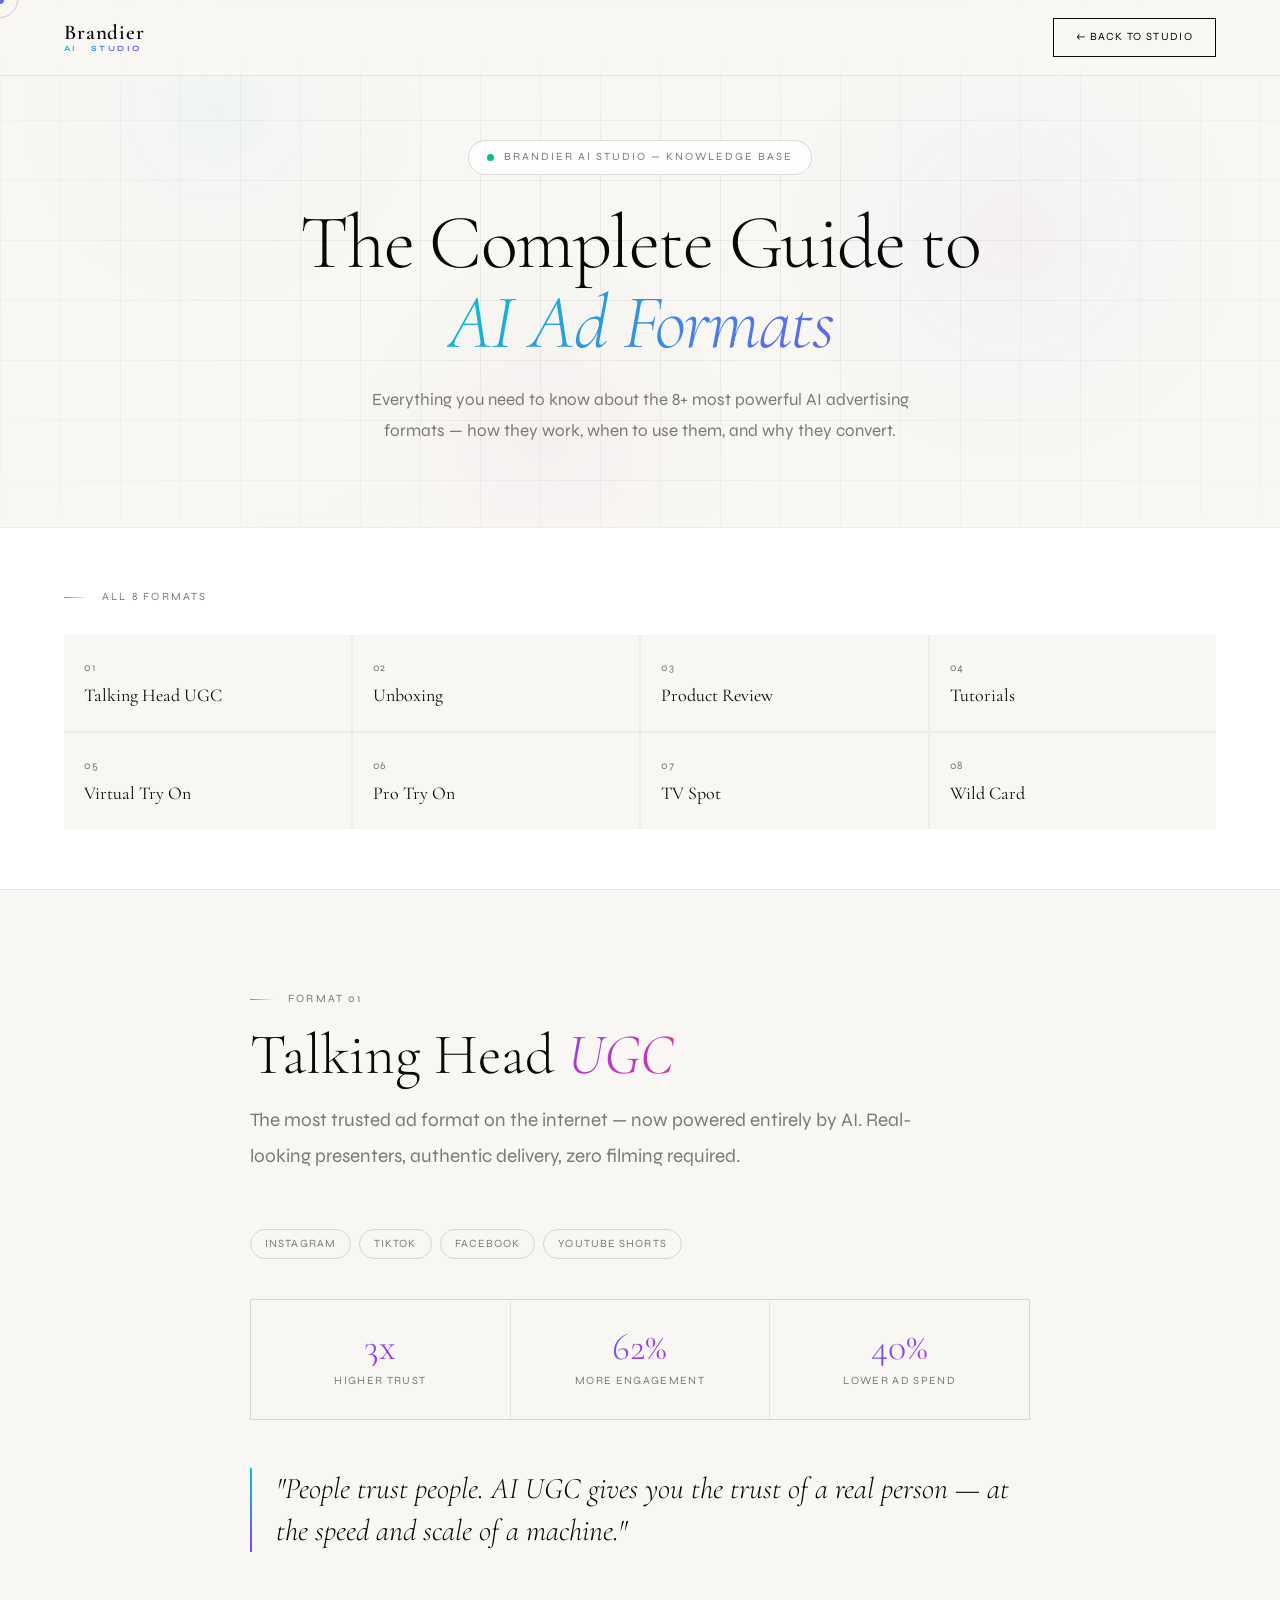
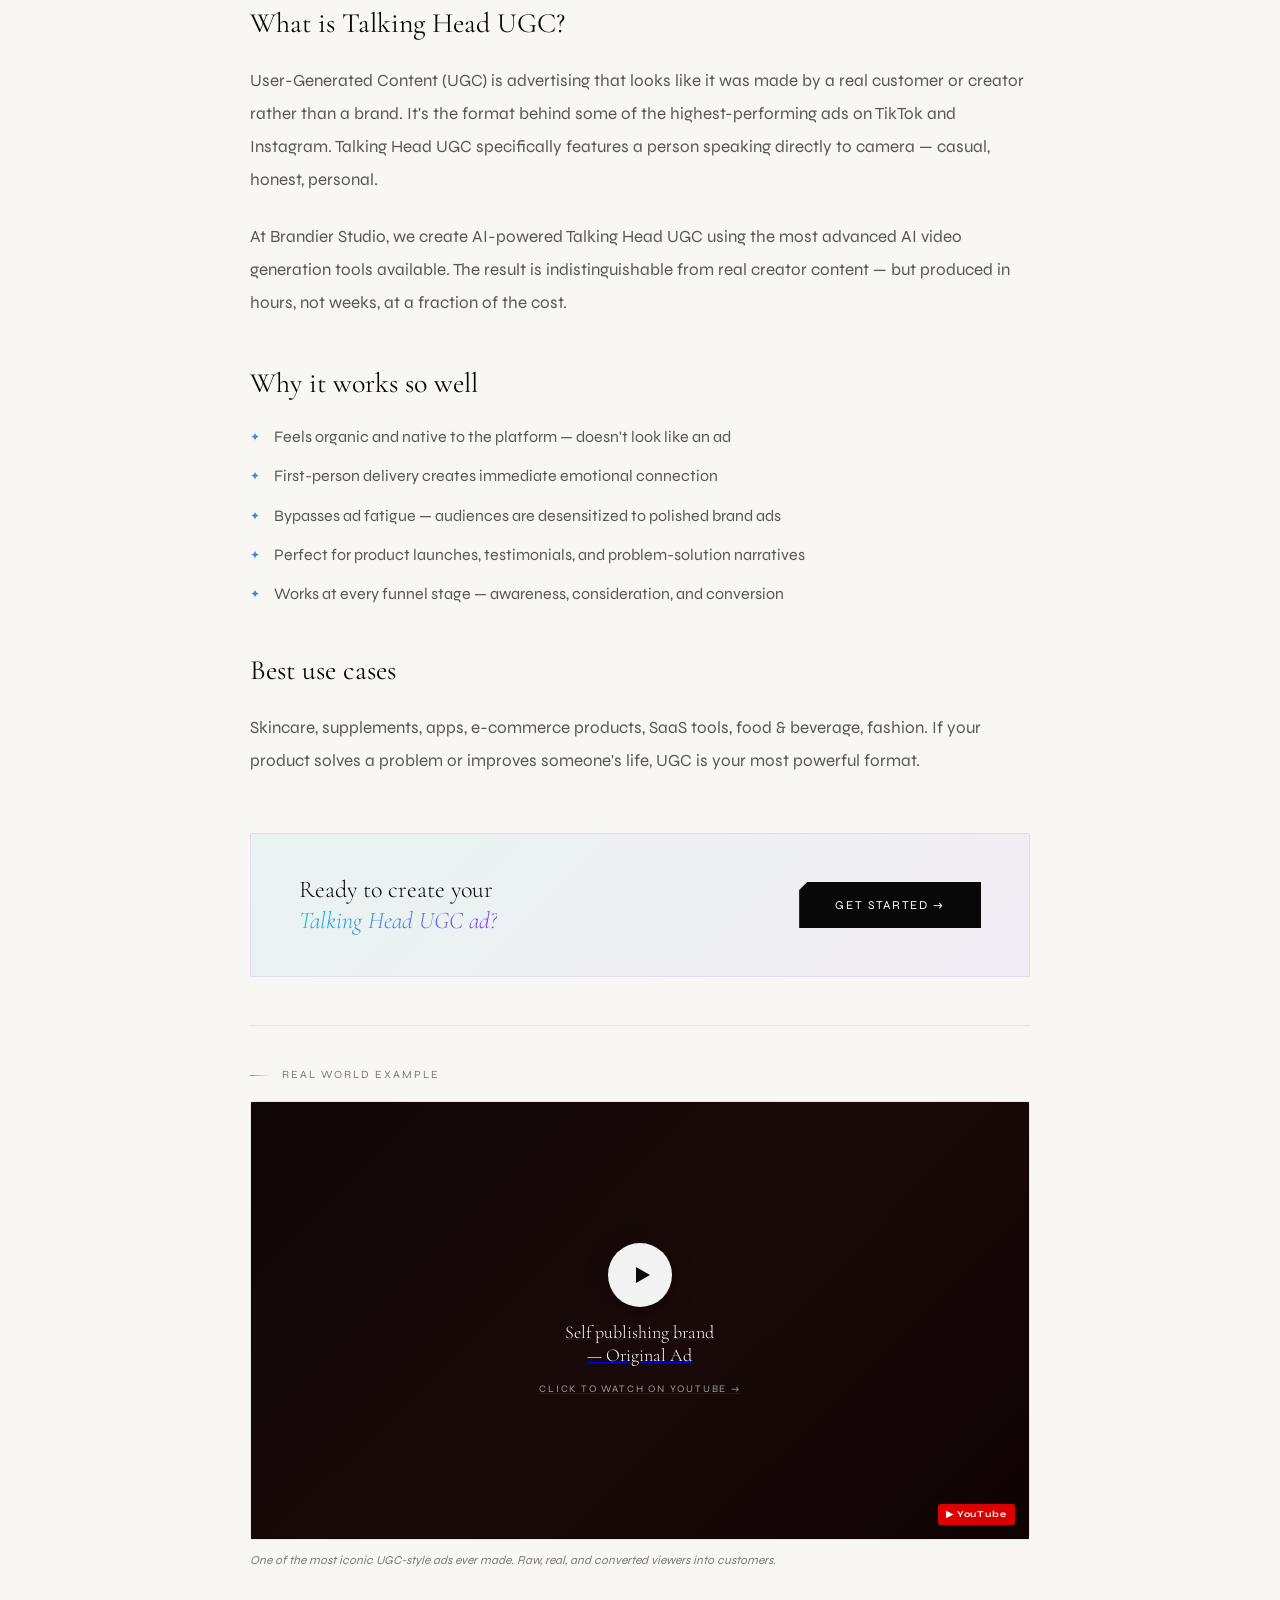
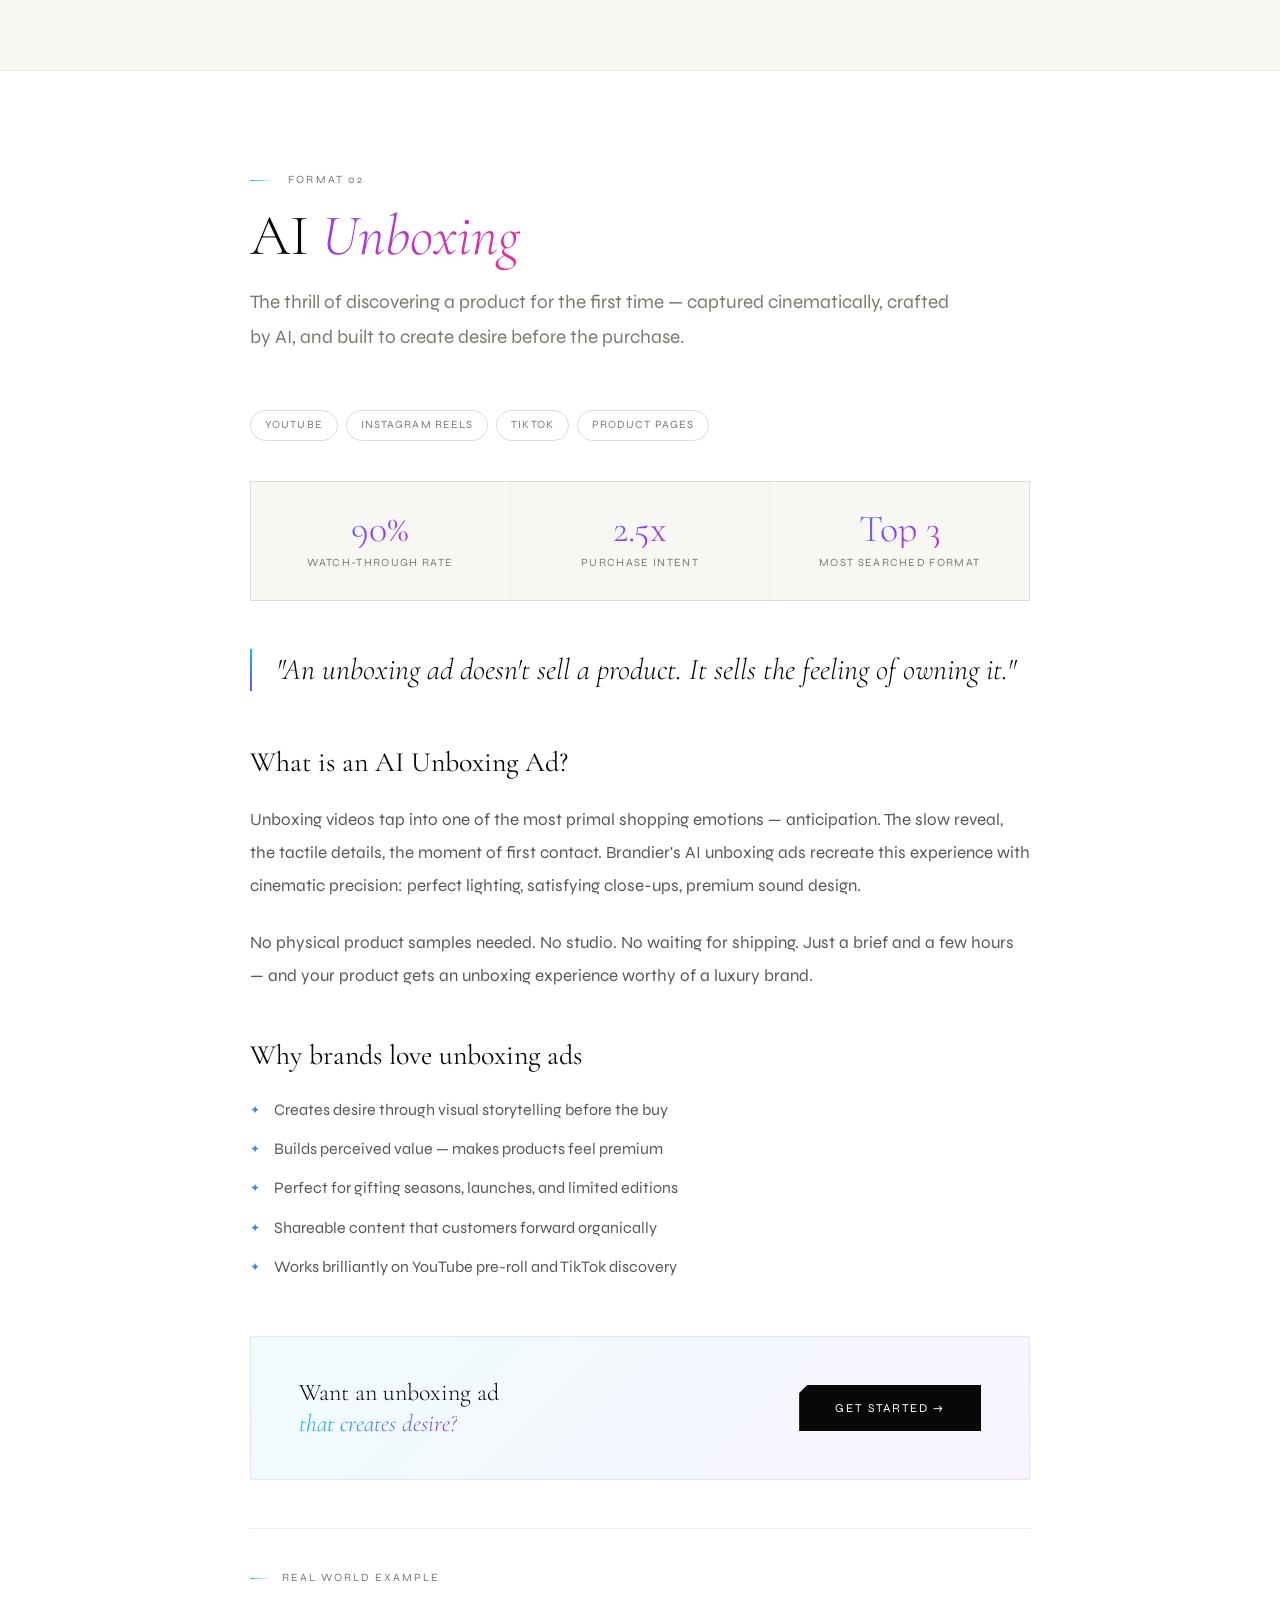
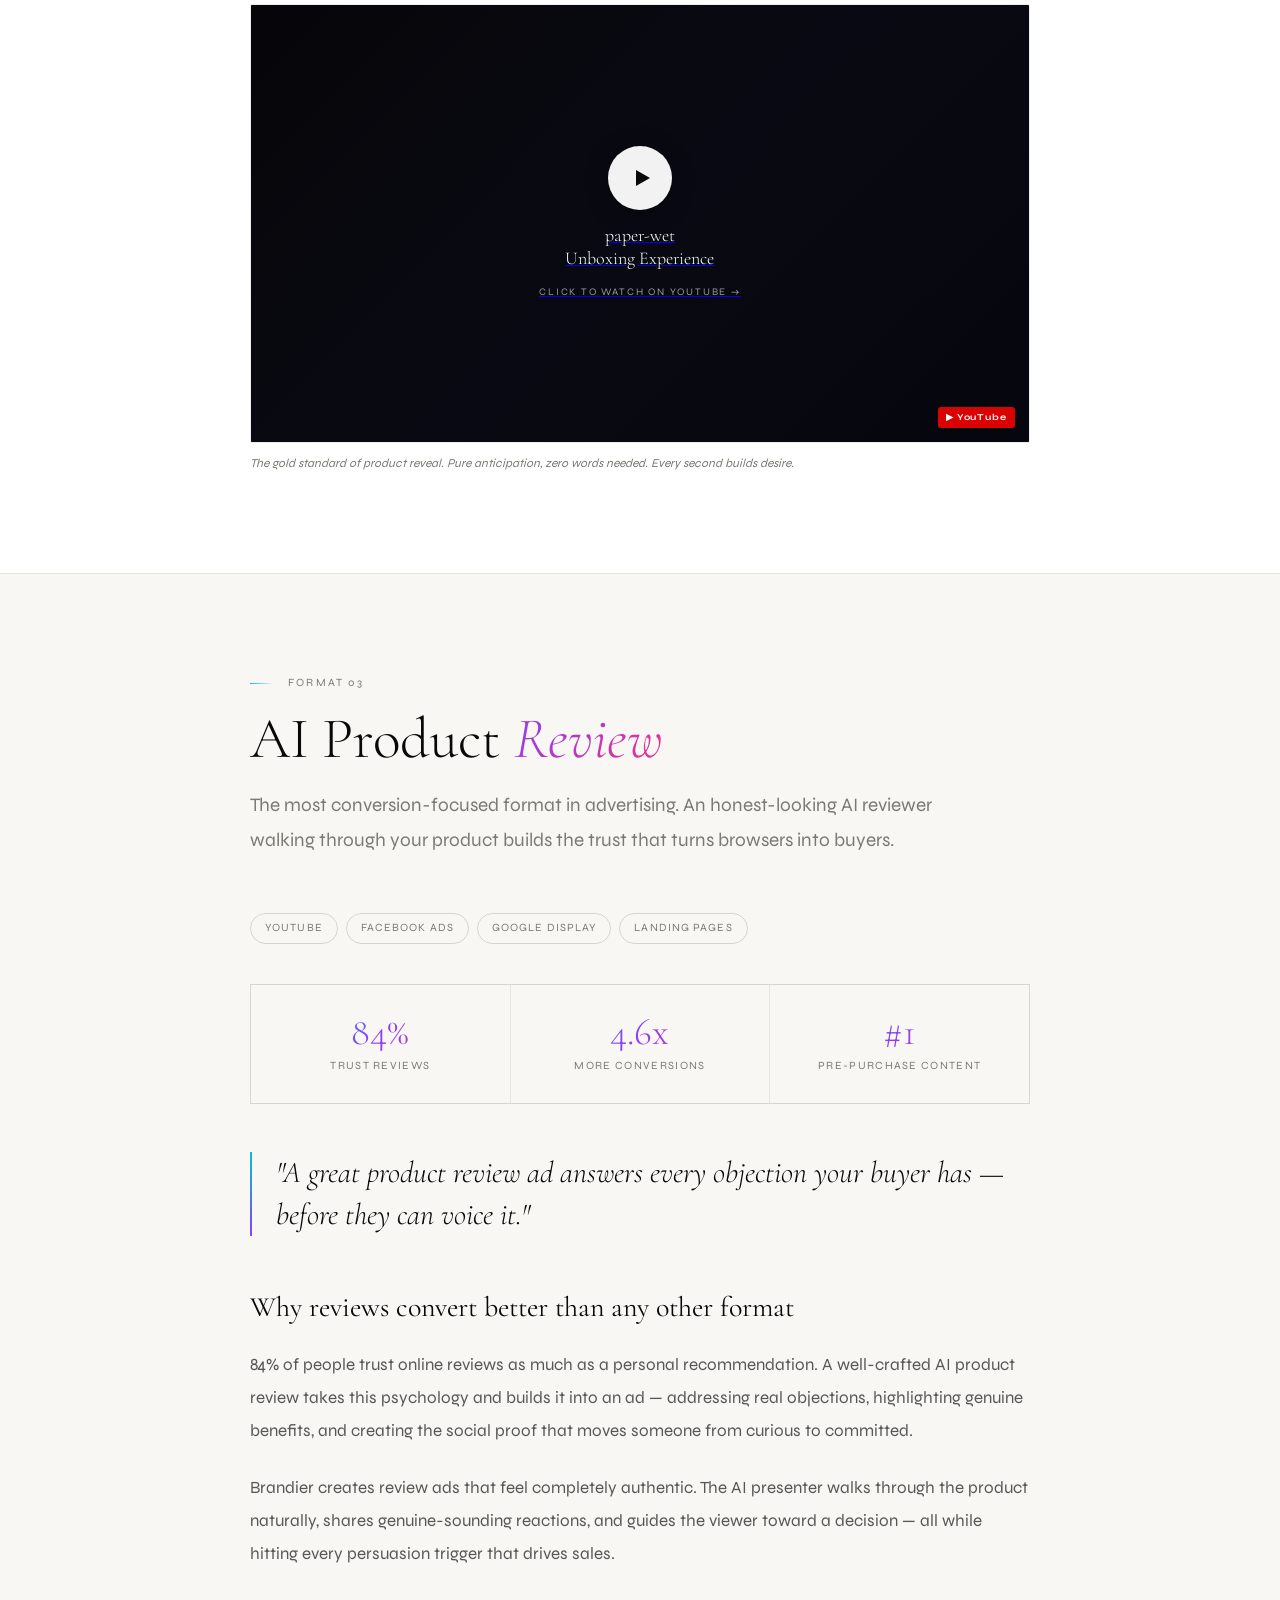
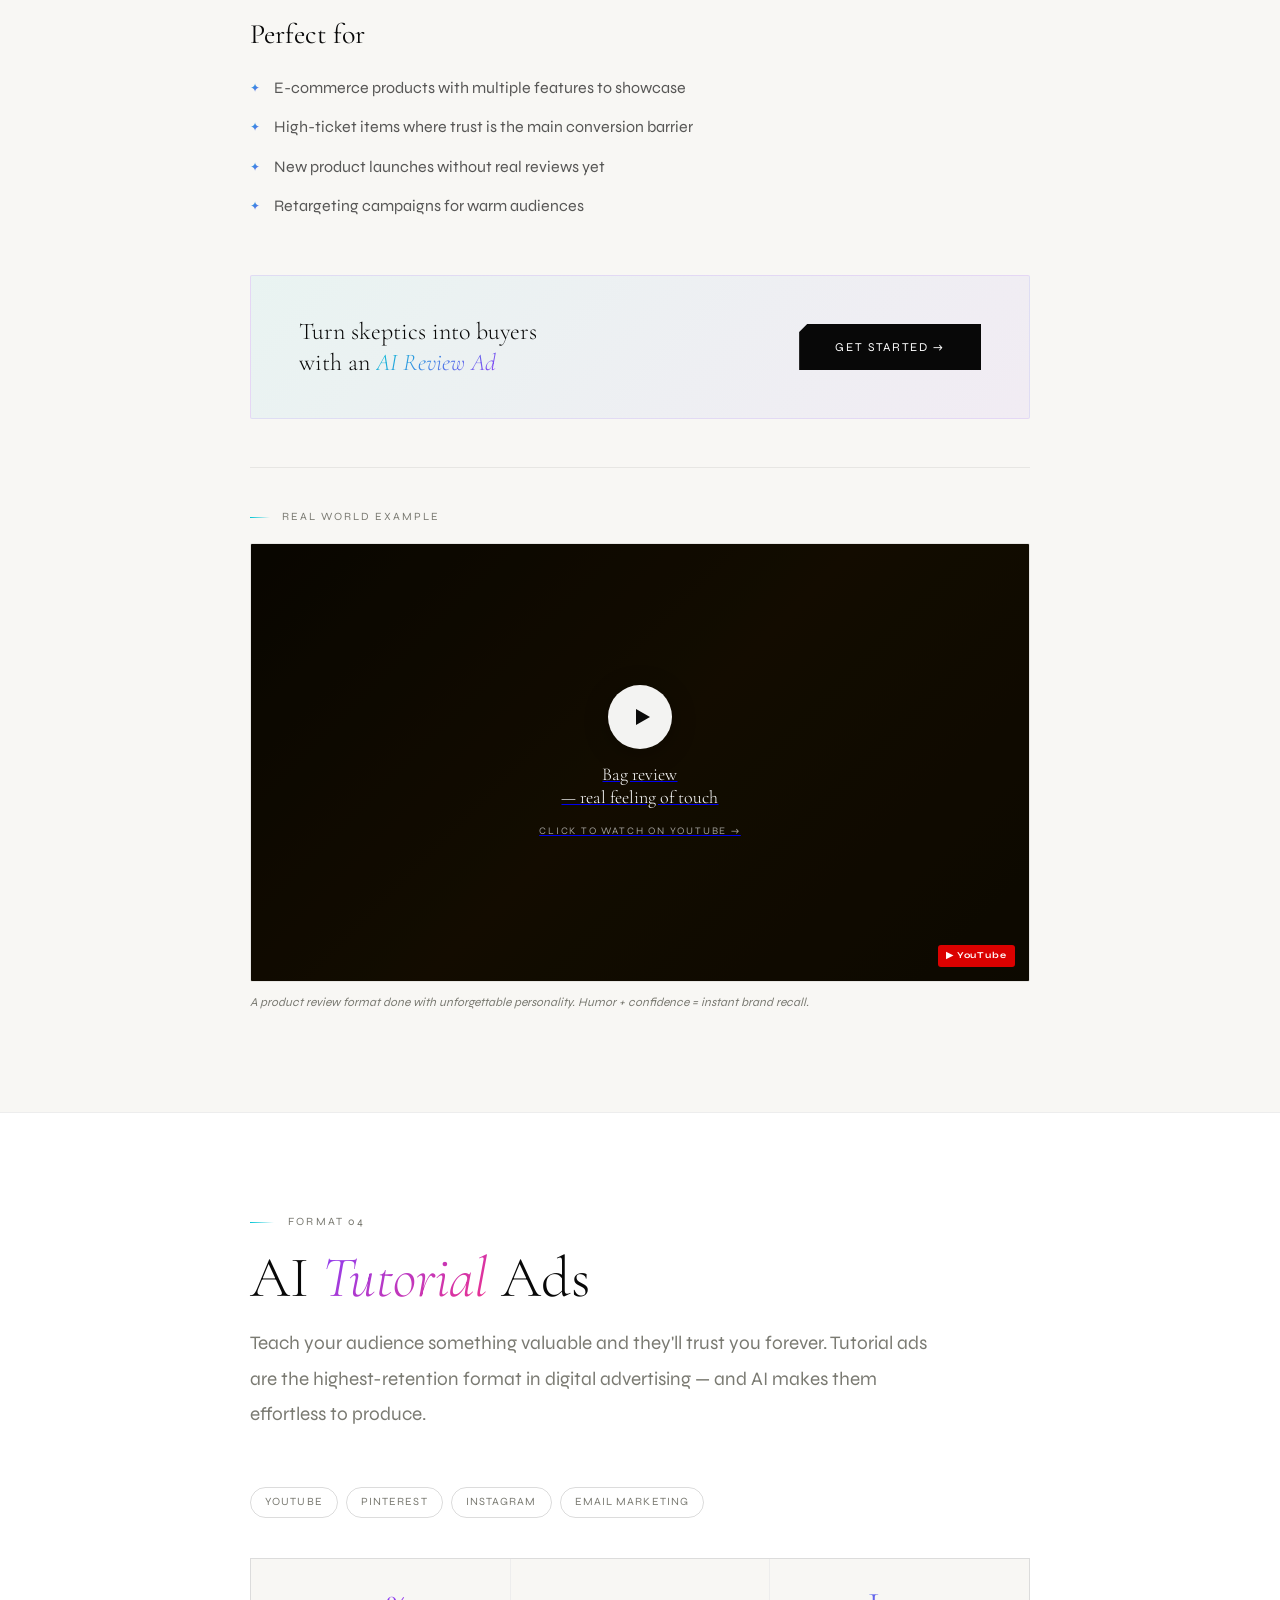
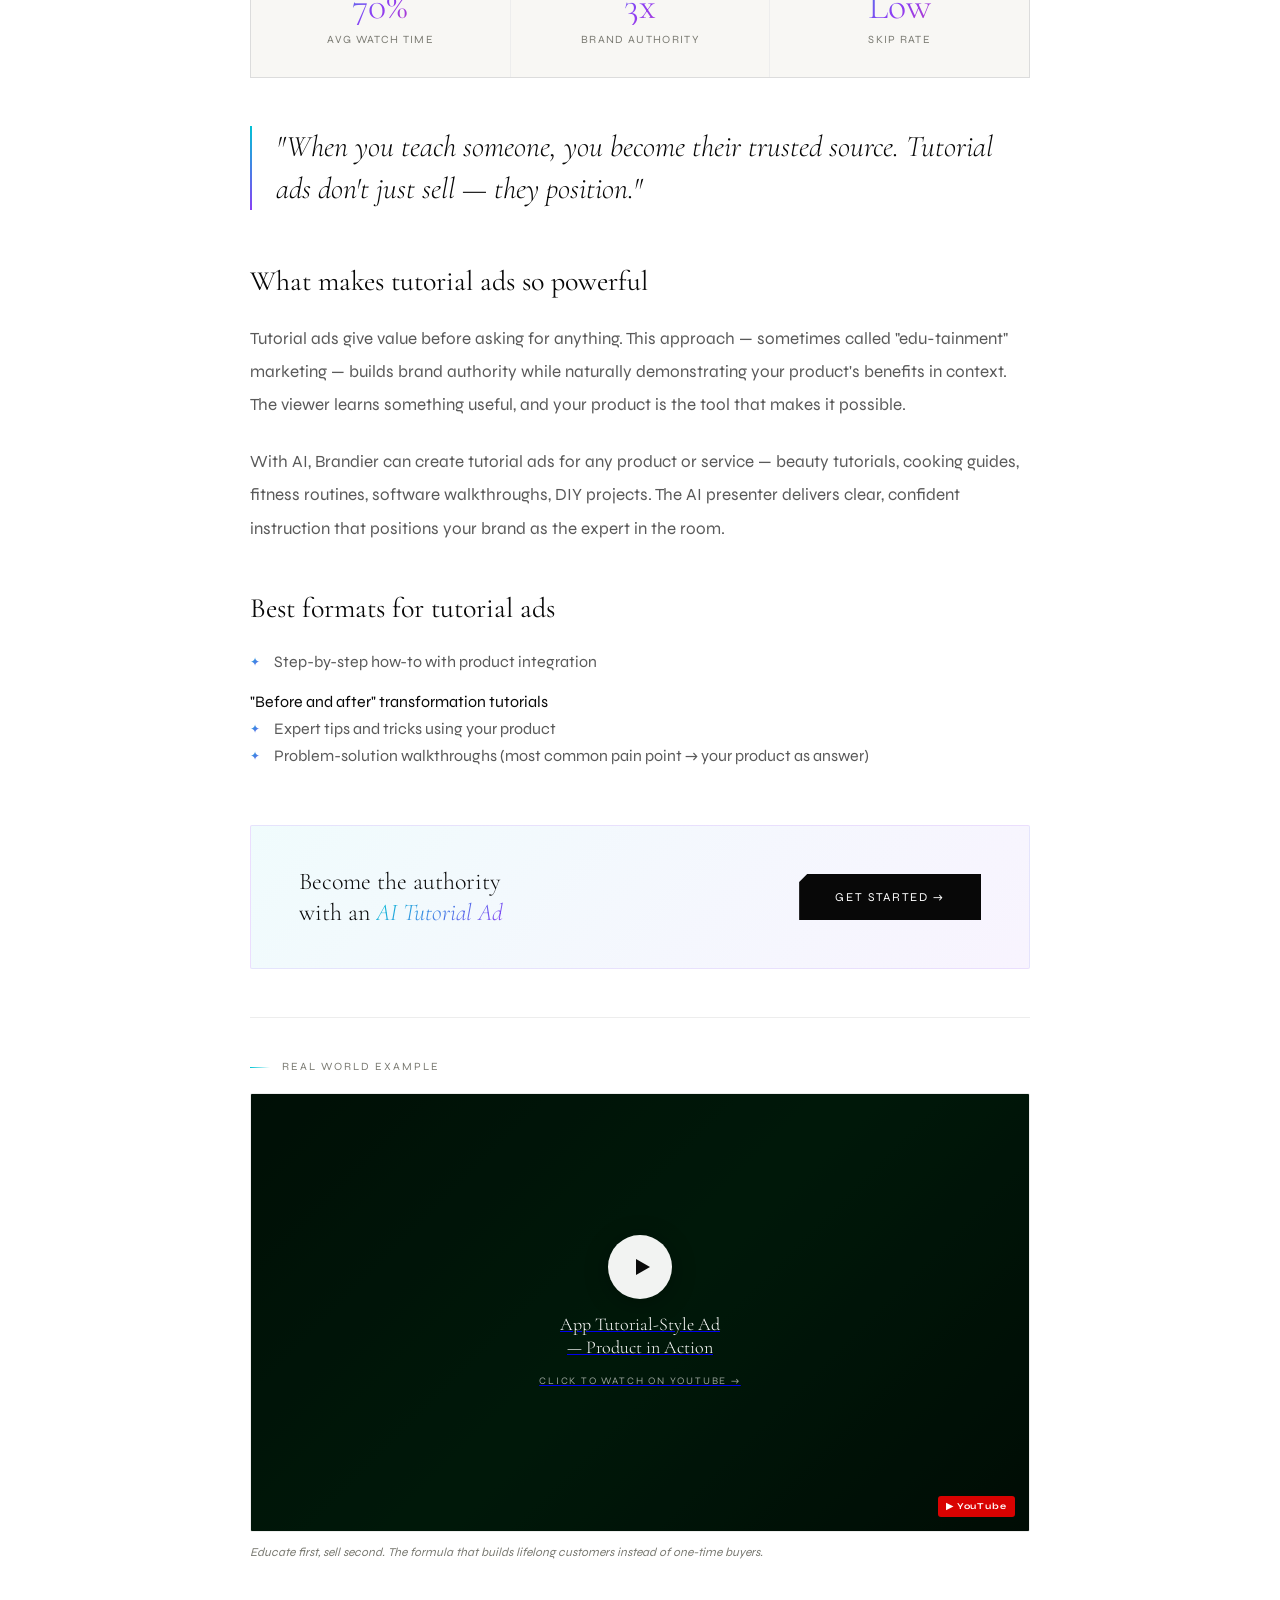
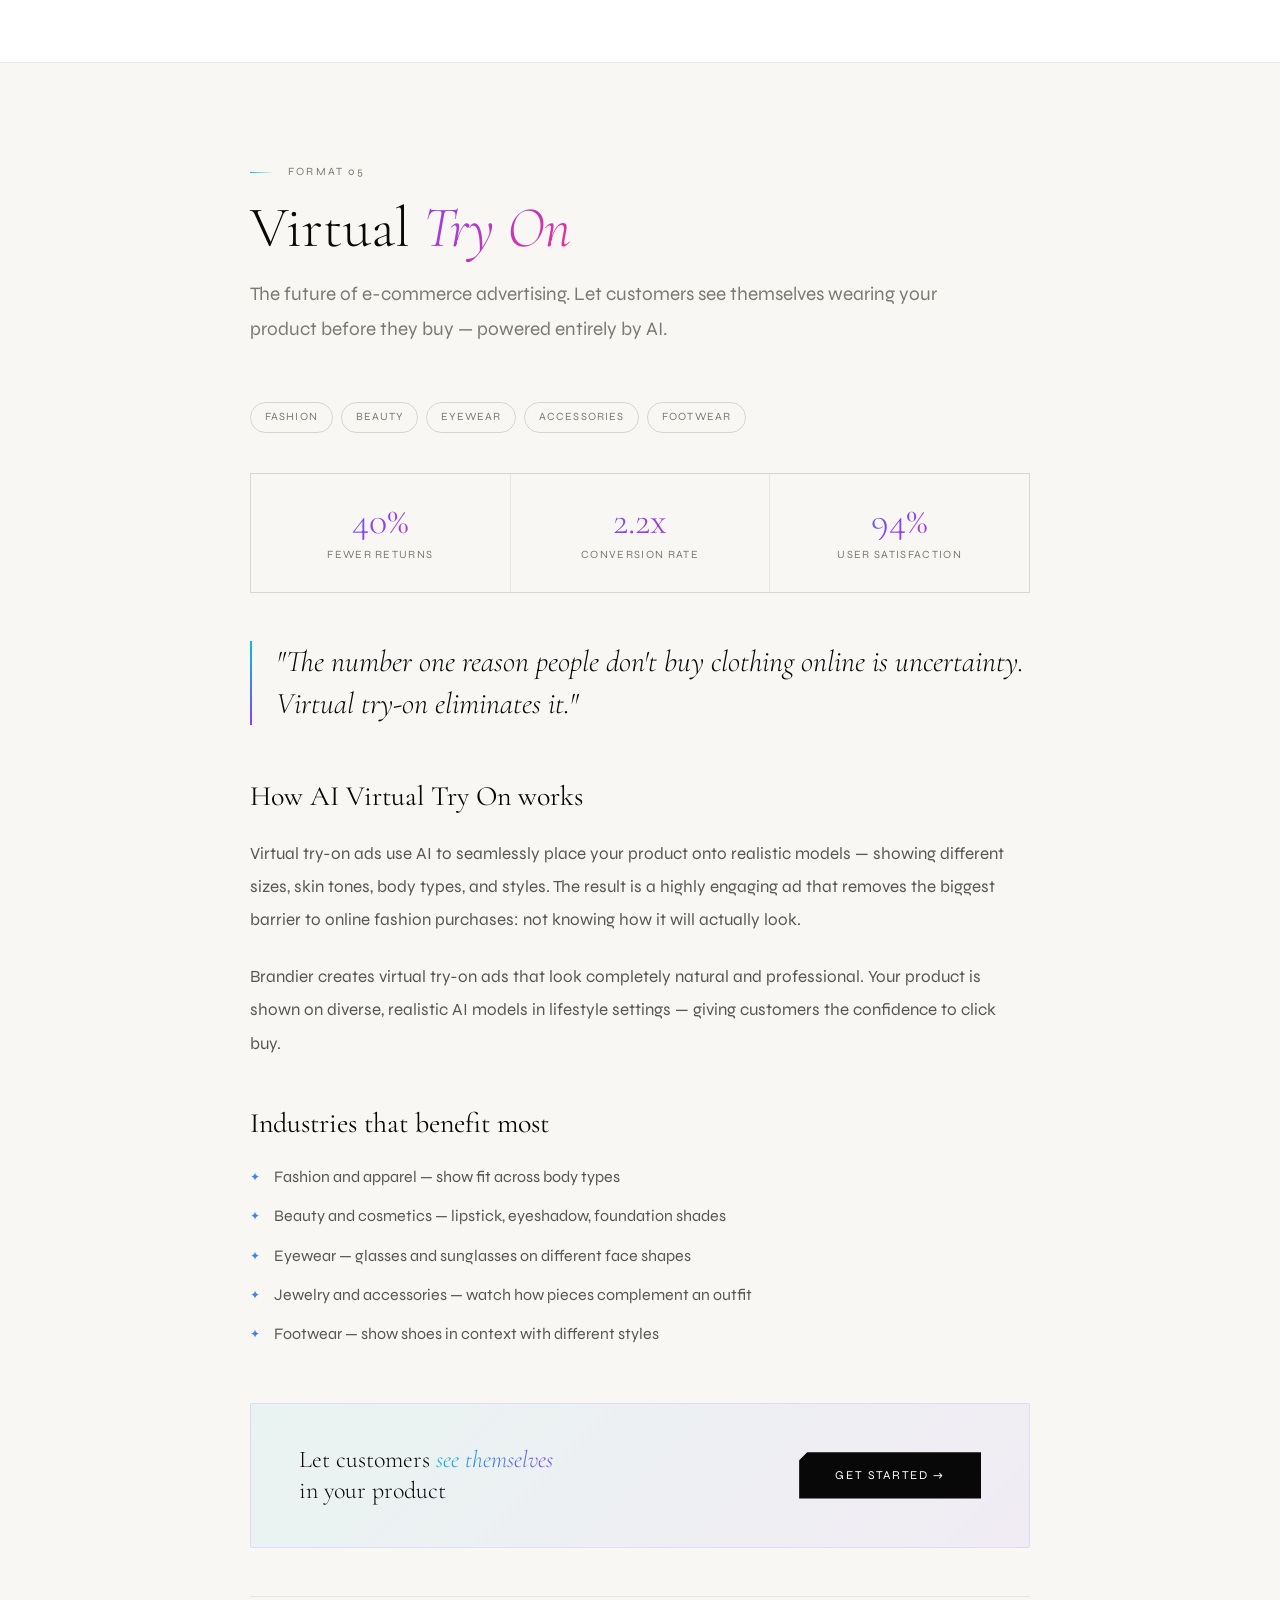
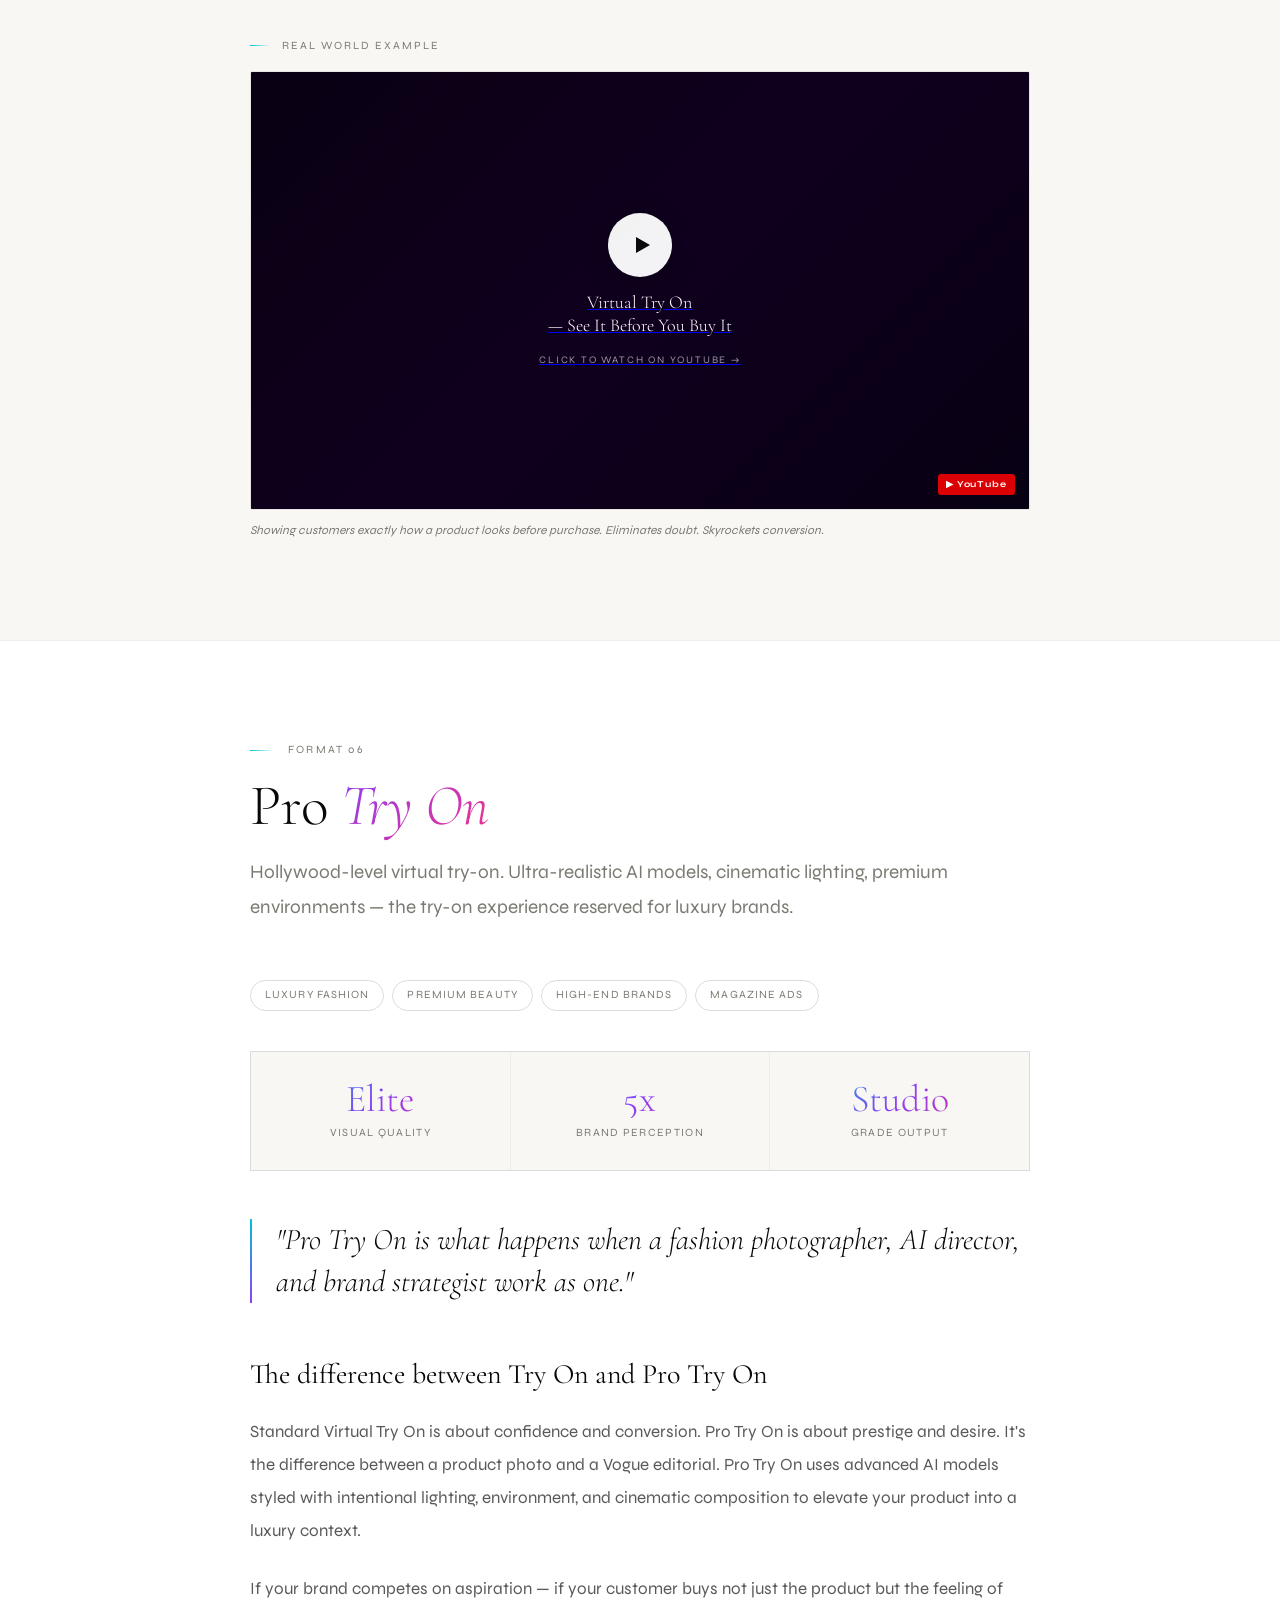
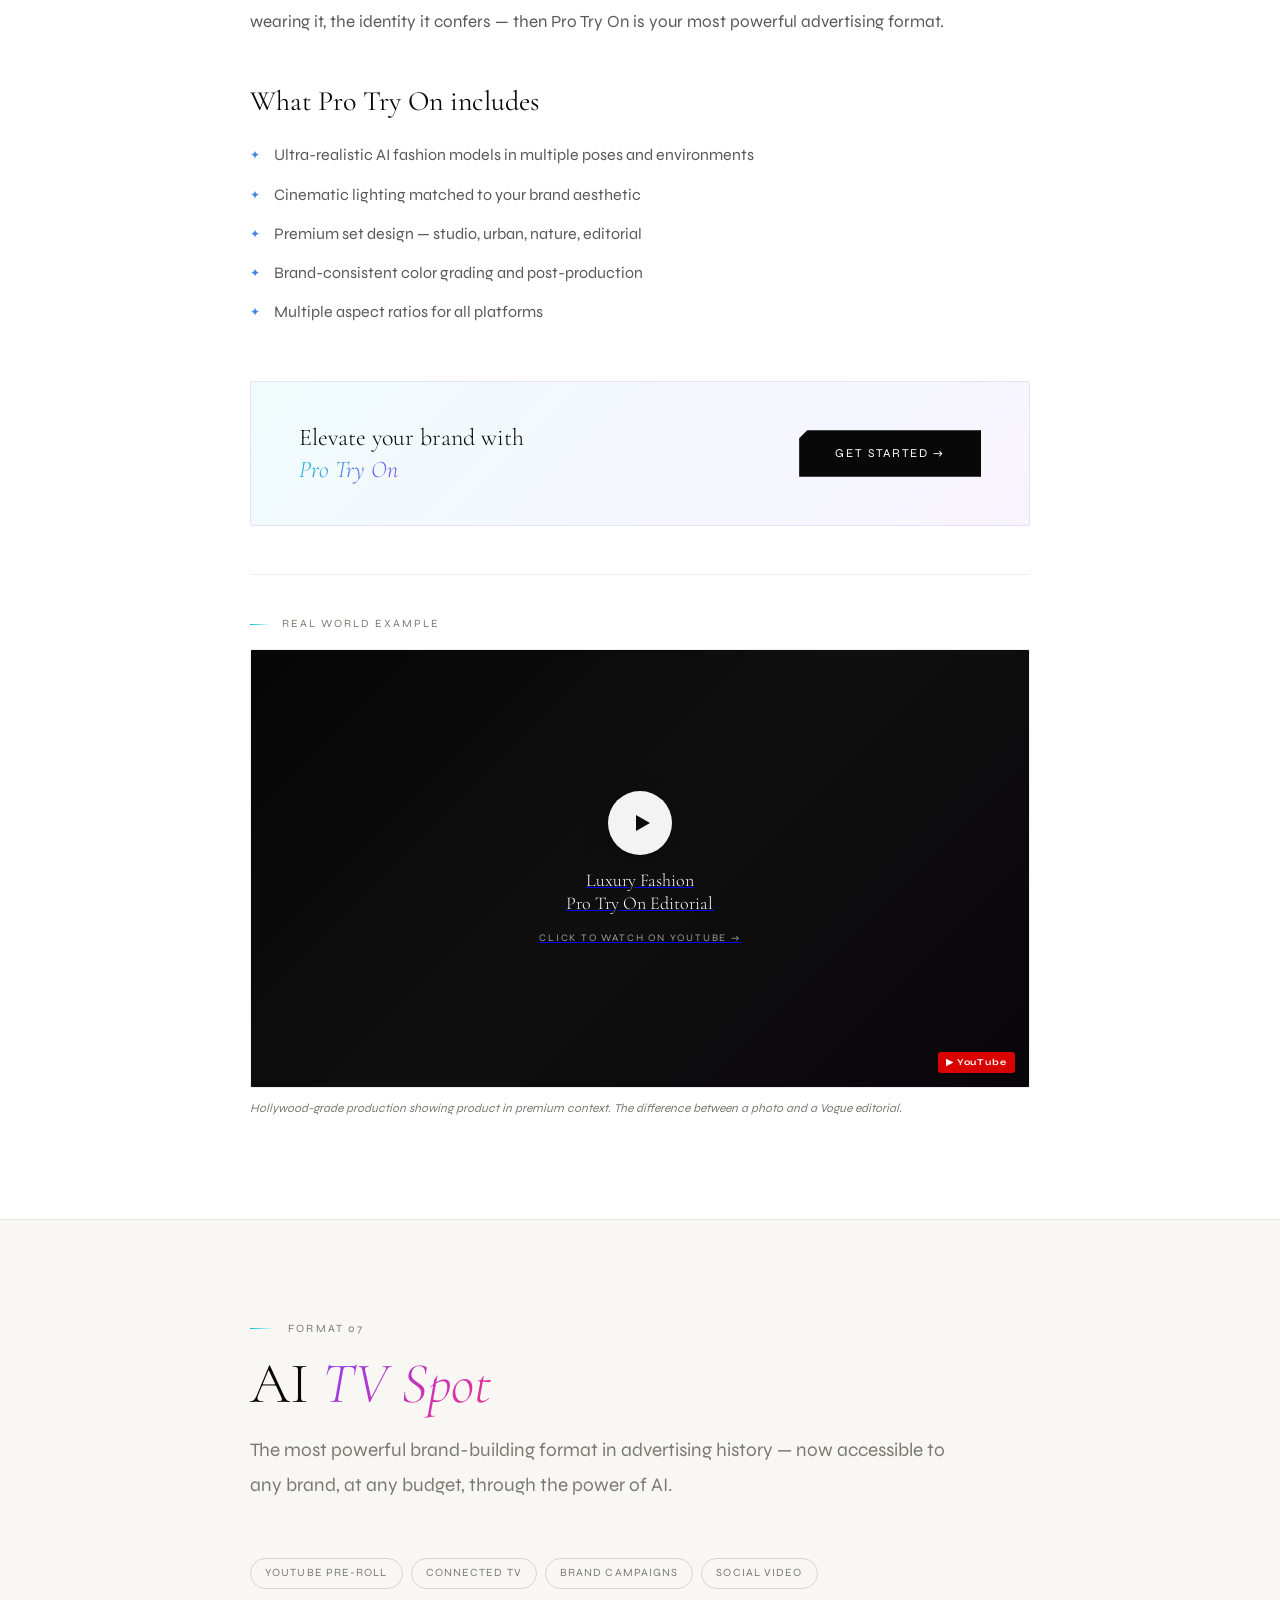
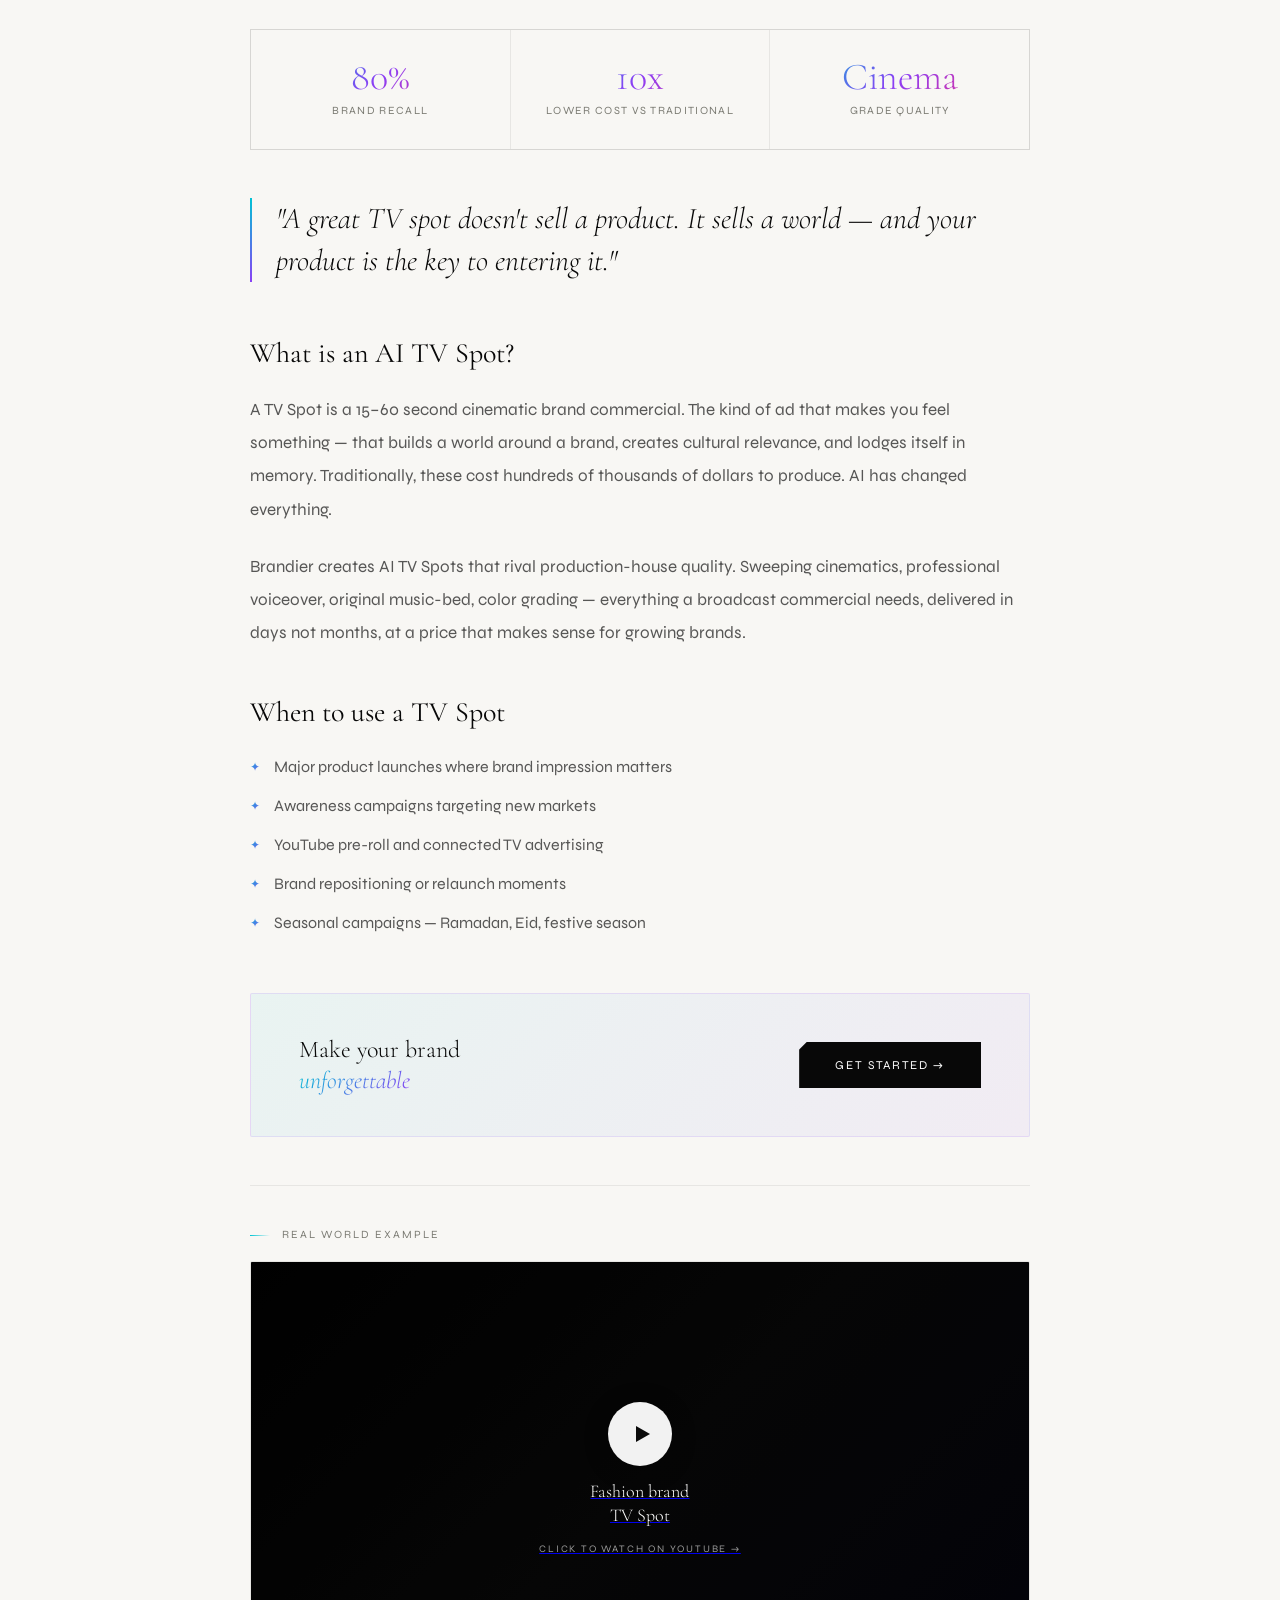
==== commit 87744972: "Update brandier-blog.html" ====
--- a/brandier-blog.html
+++ b/brandier-blog.html
@@ -141,7 +141,7 @@
       <span class="logo-sub">AI &nbsp;&nbsp;Studio</span>
     </div>
   </a>
-  <a href="https://https://brandierstudio.online" class="nav-back">← Back to Studio</a>
+  <a href="https://brandierstudio.online" class="nav-back">← Back to Studio</a>
 </nav>
 
 <!-- HERO -->
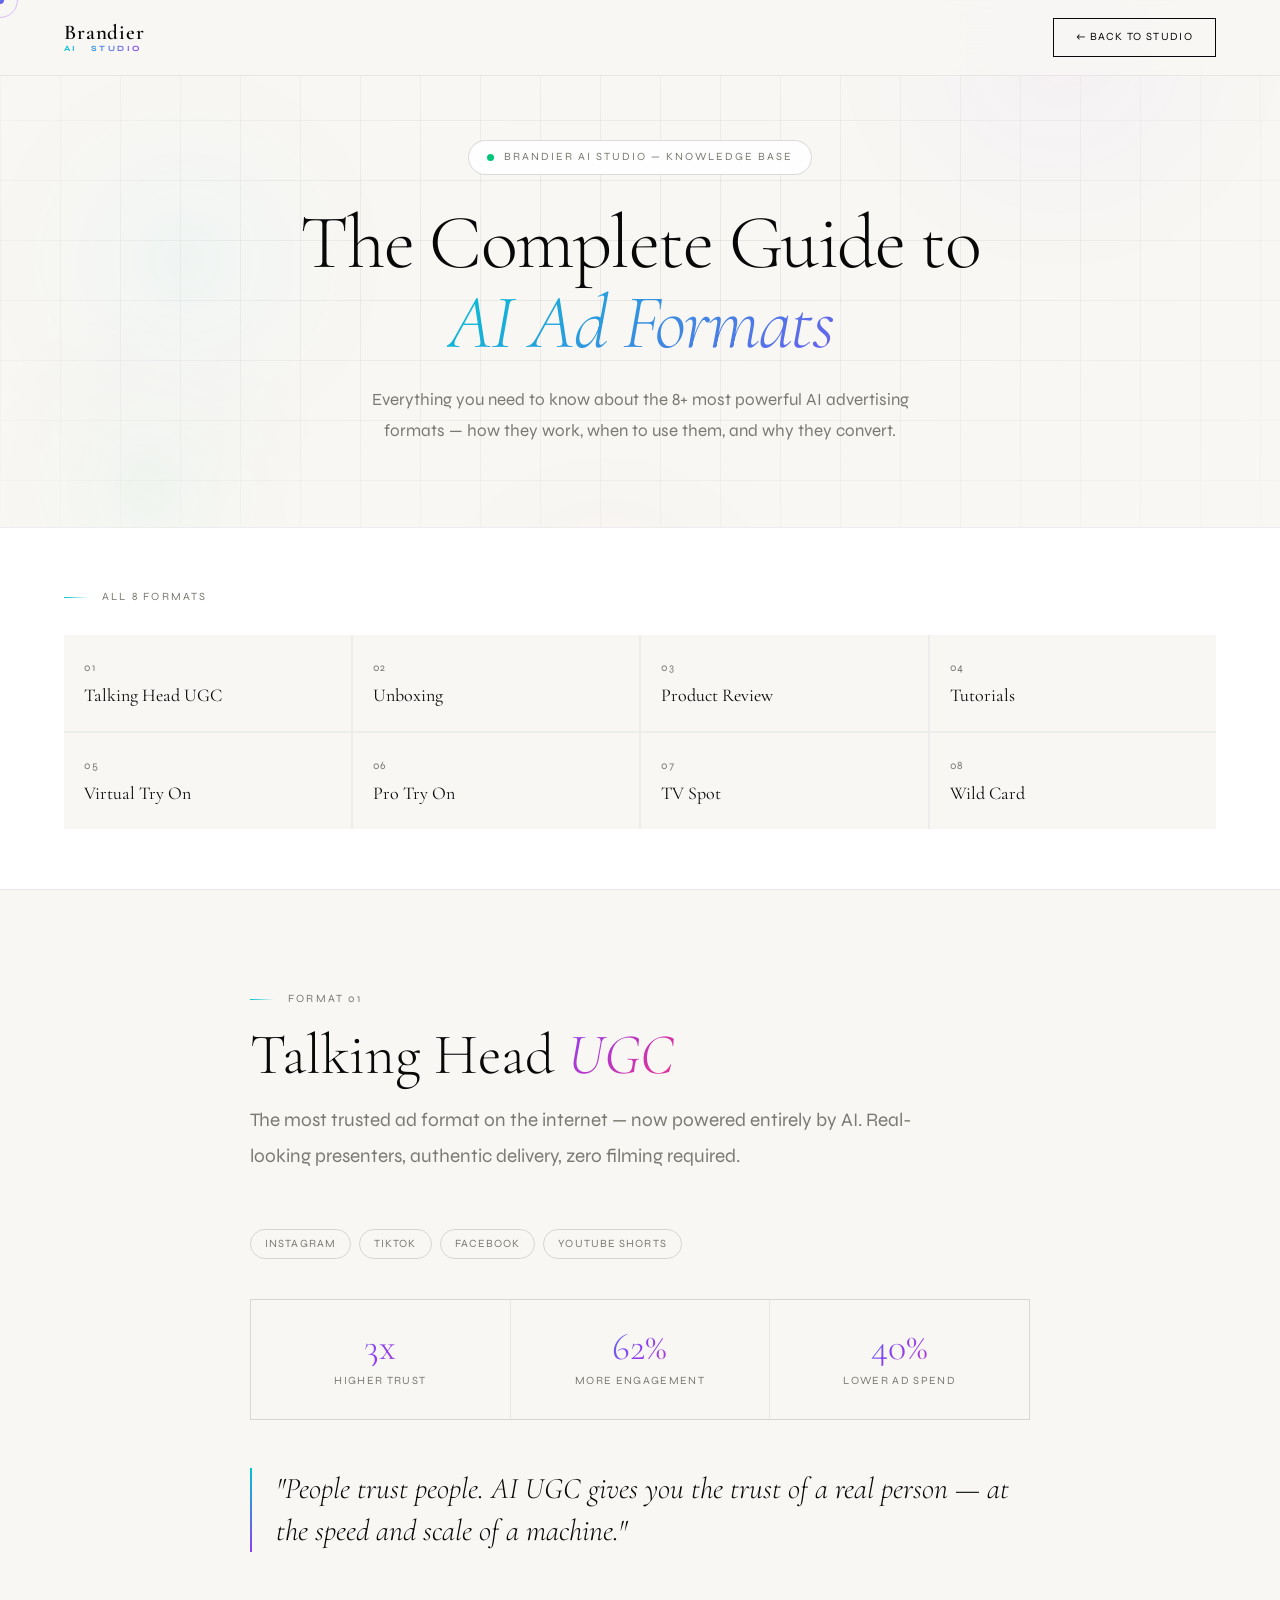
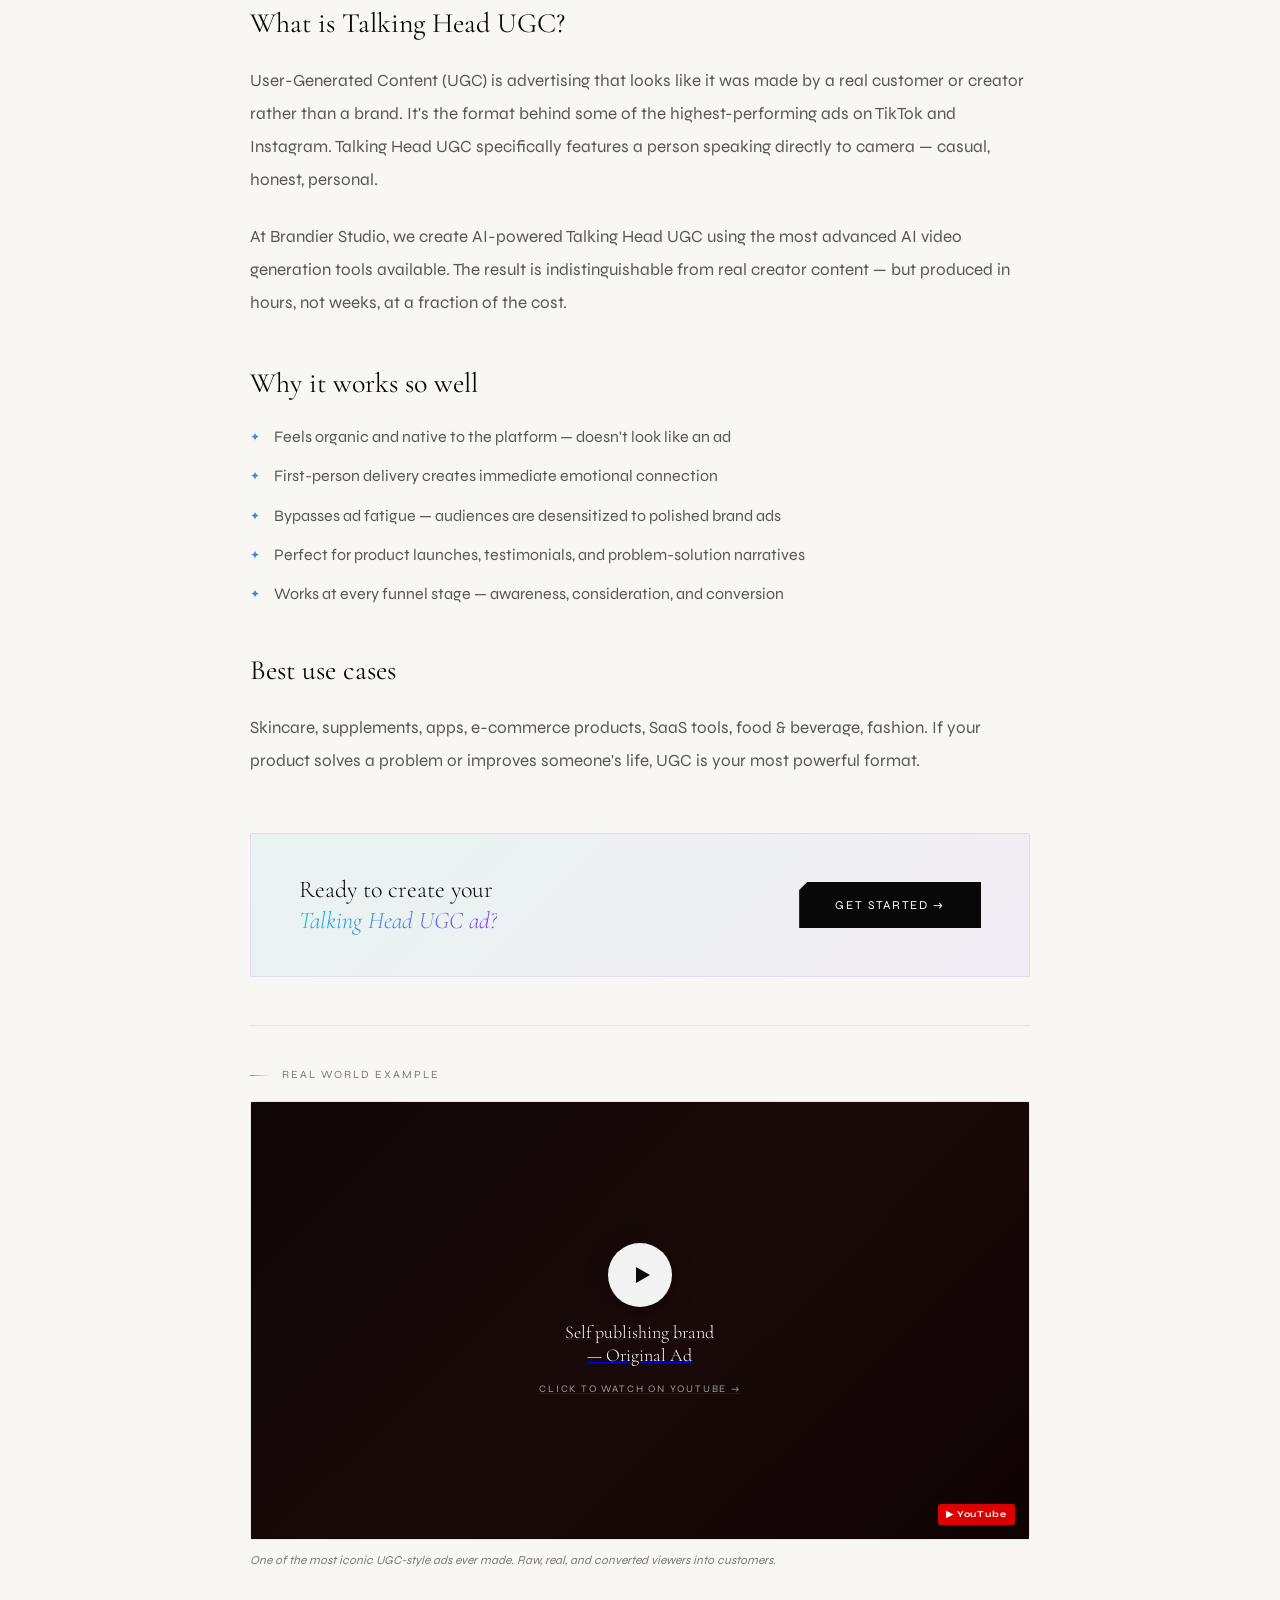
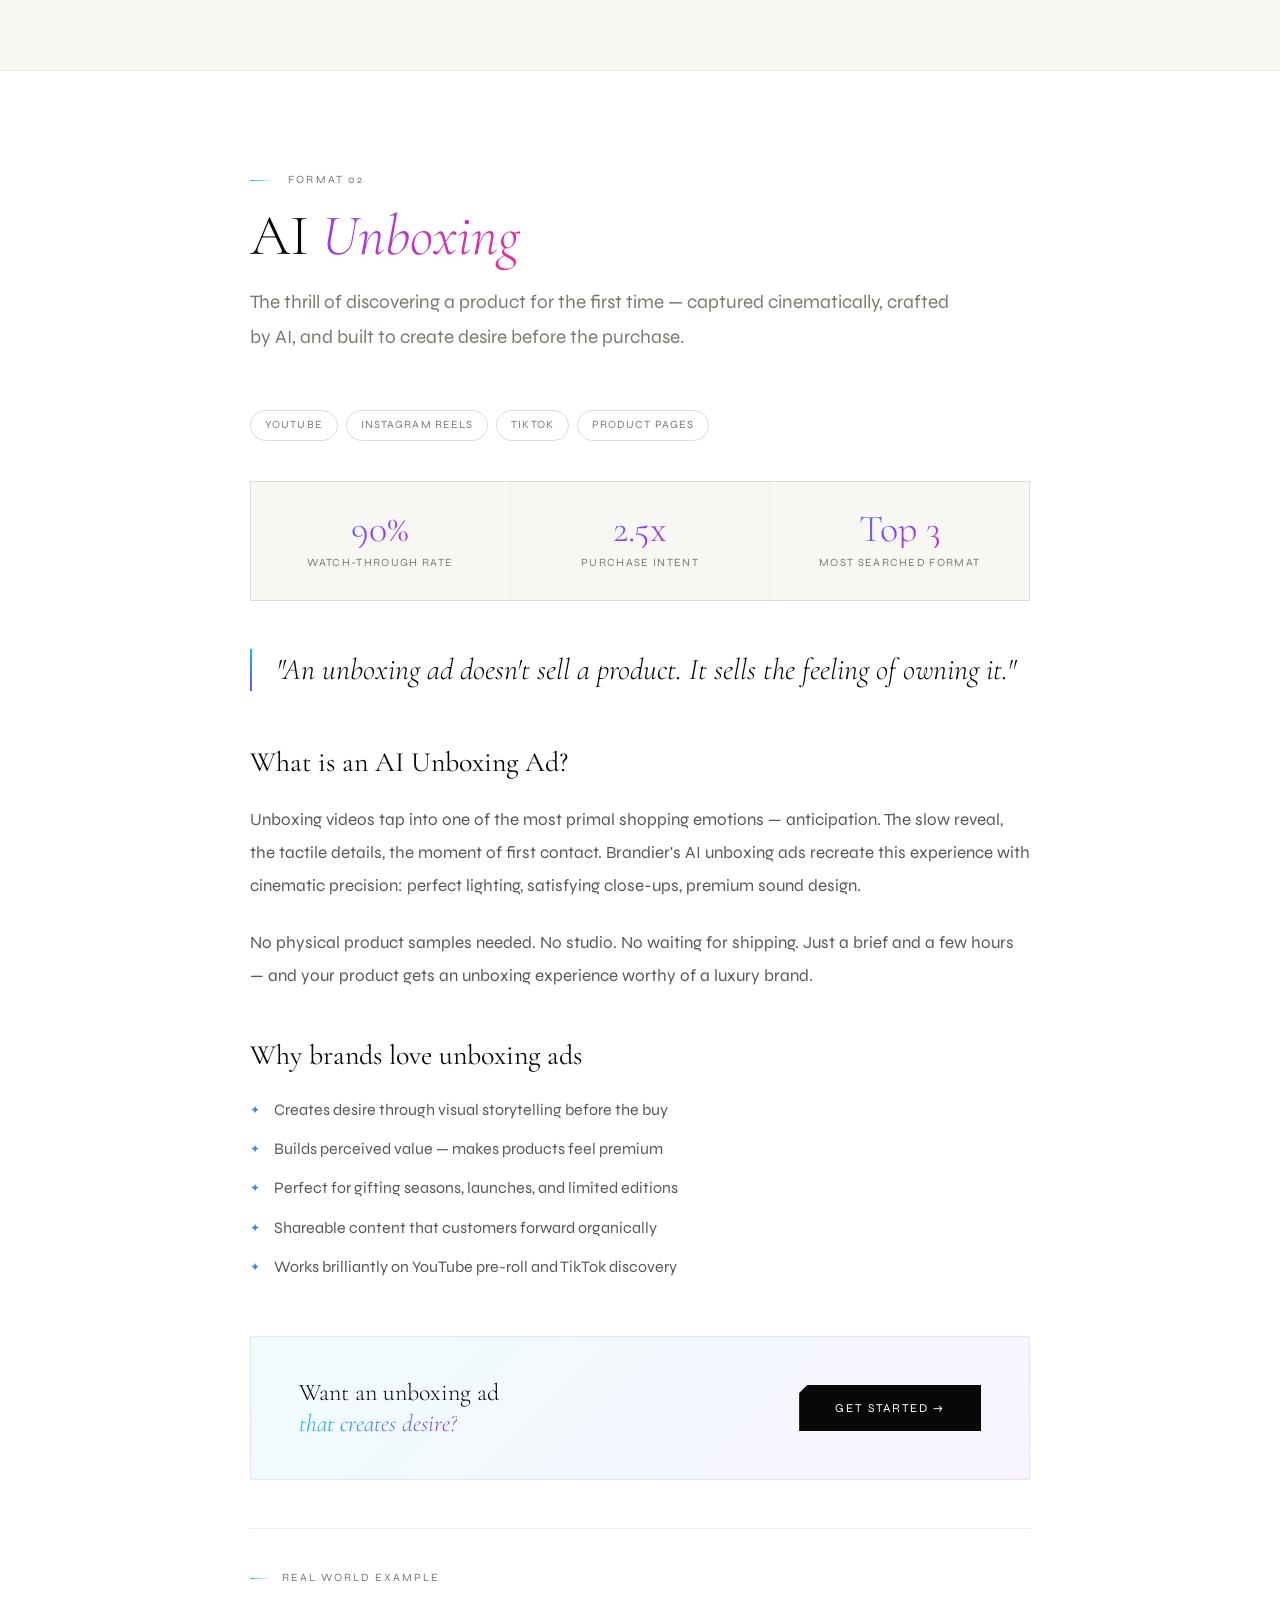
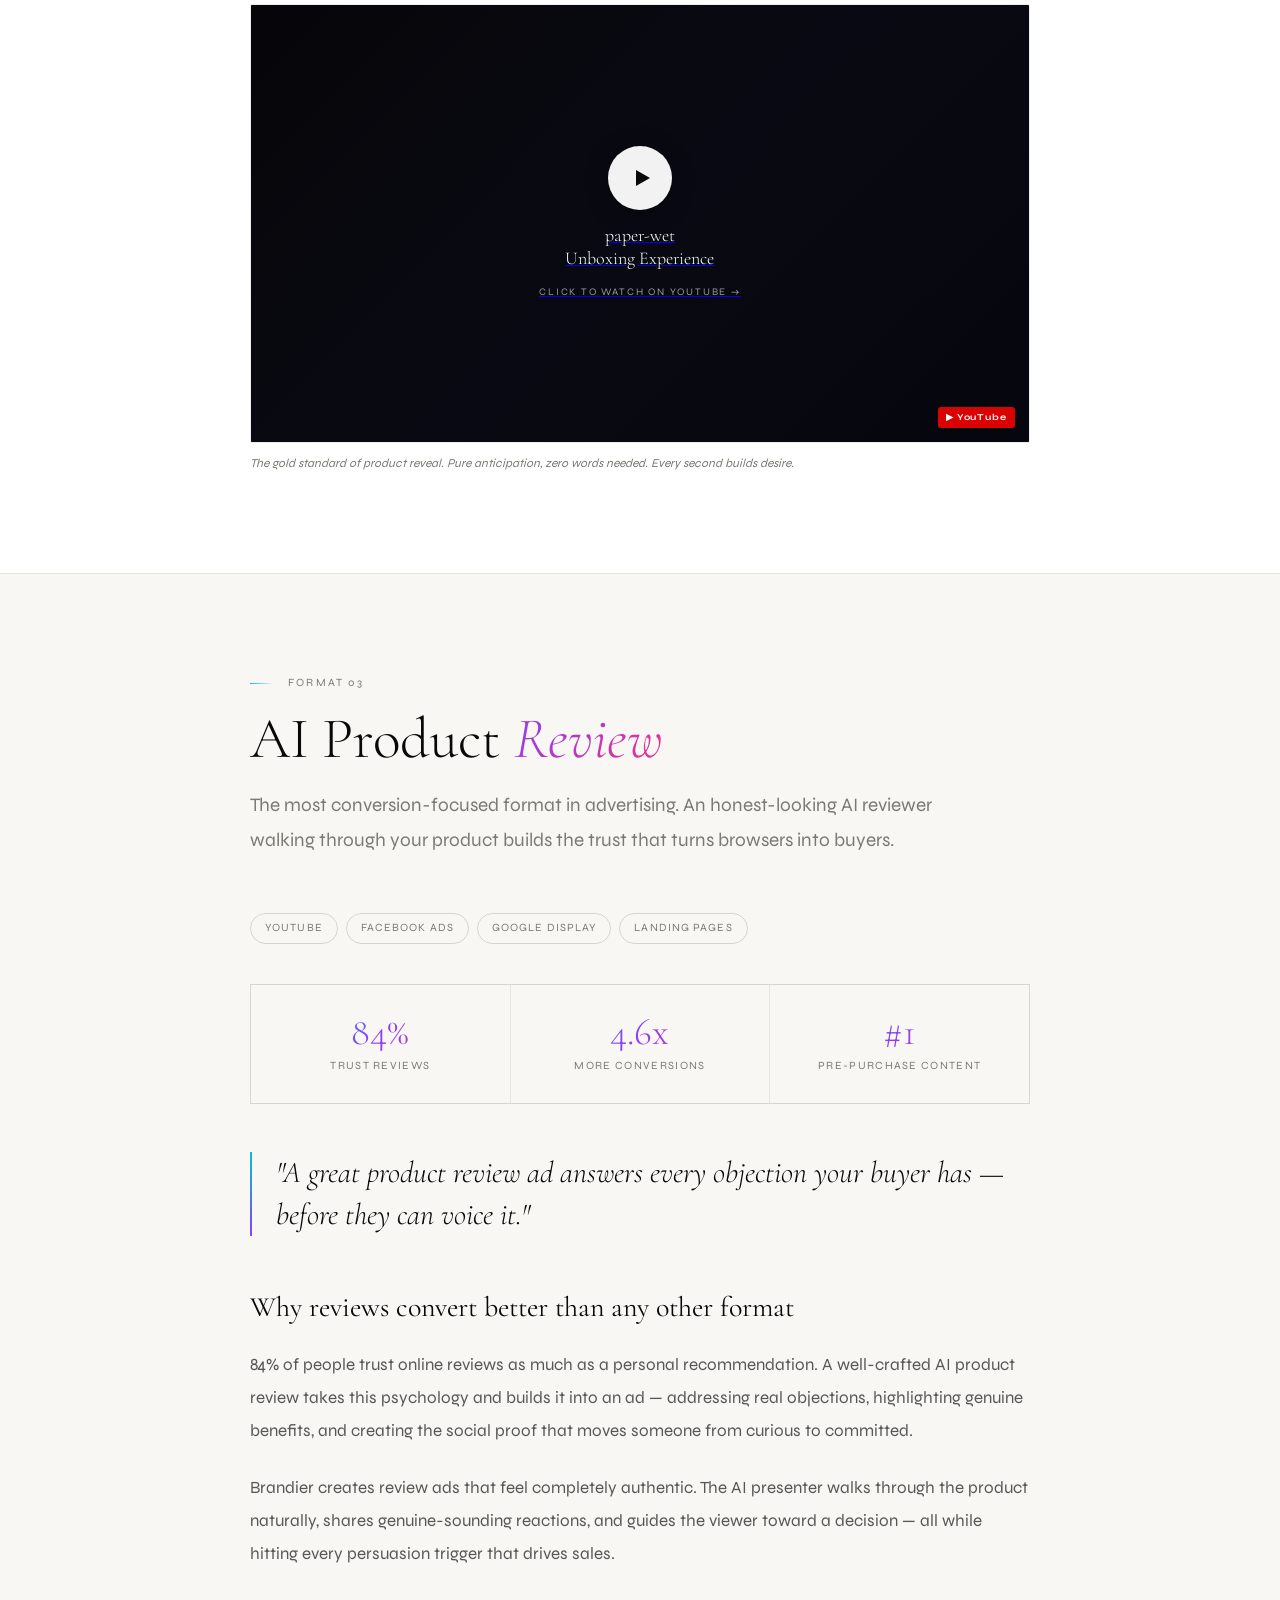
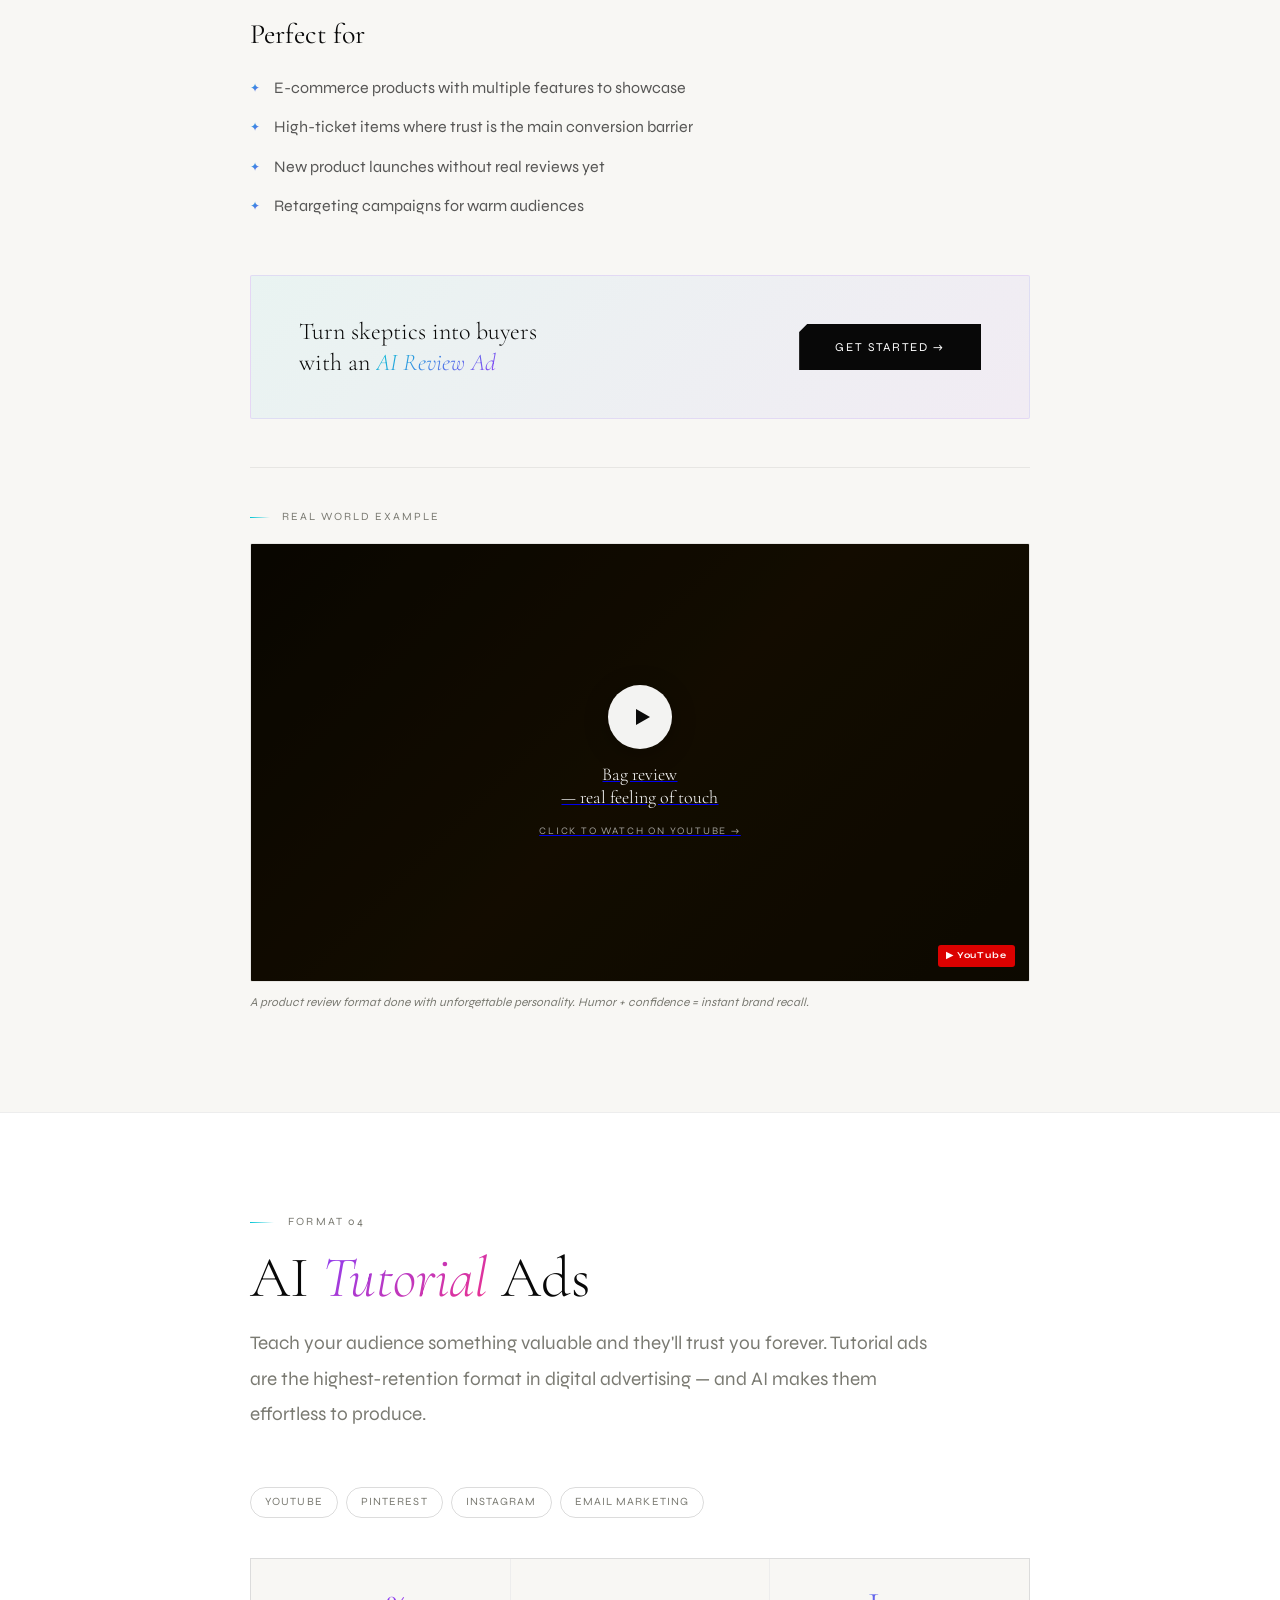
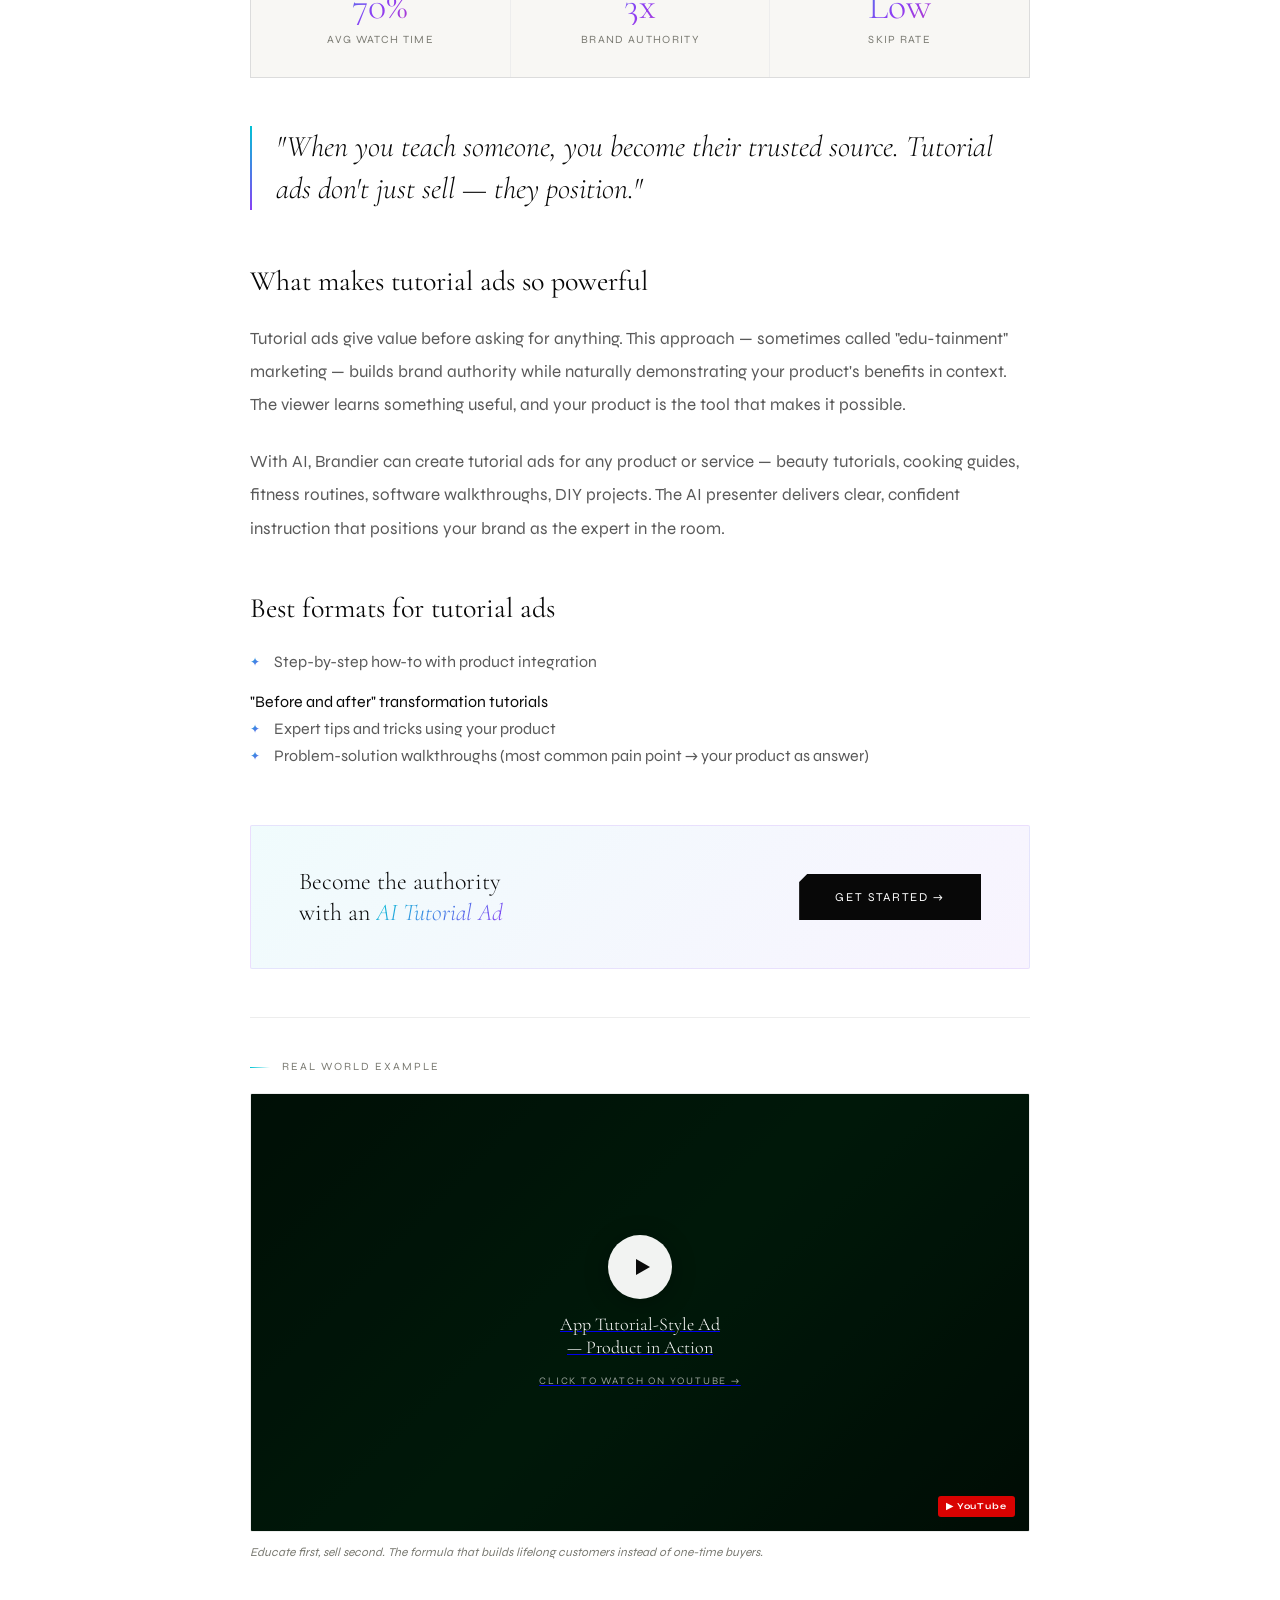
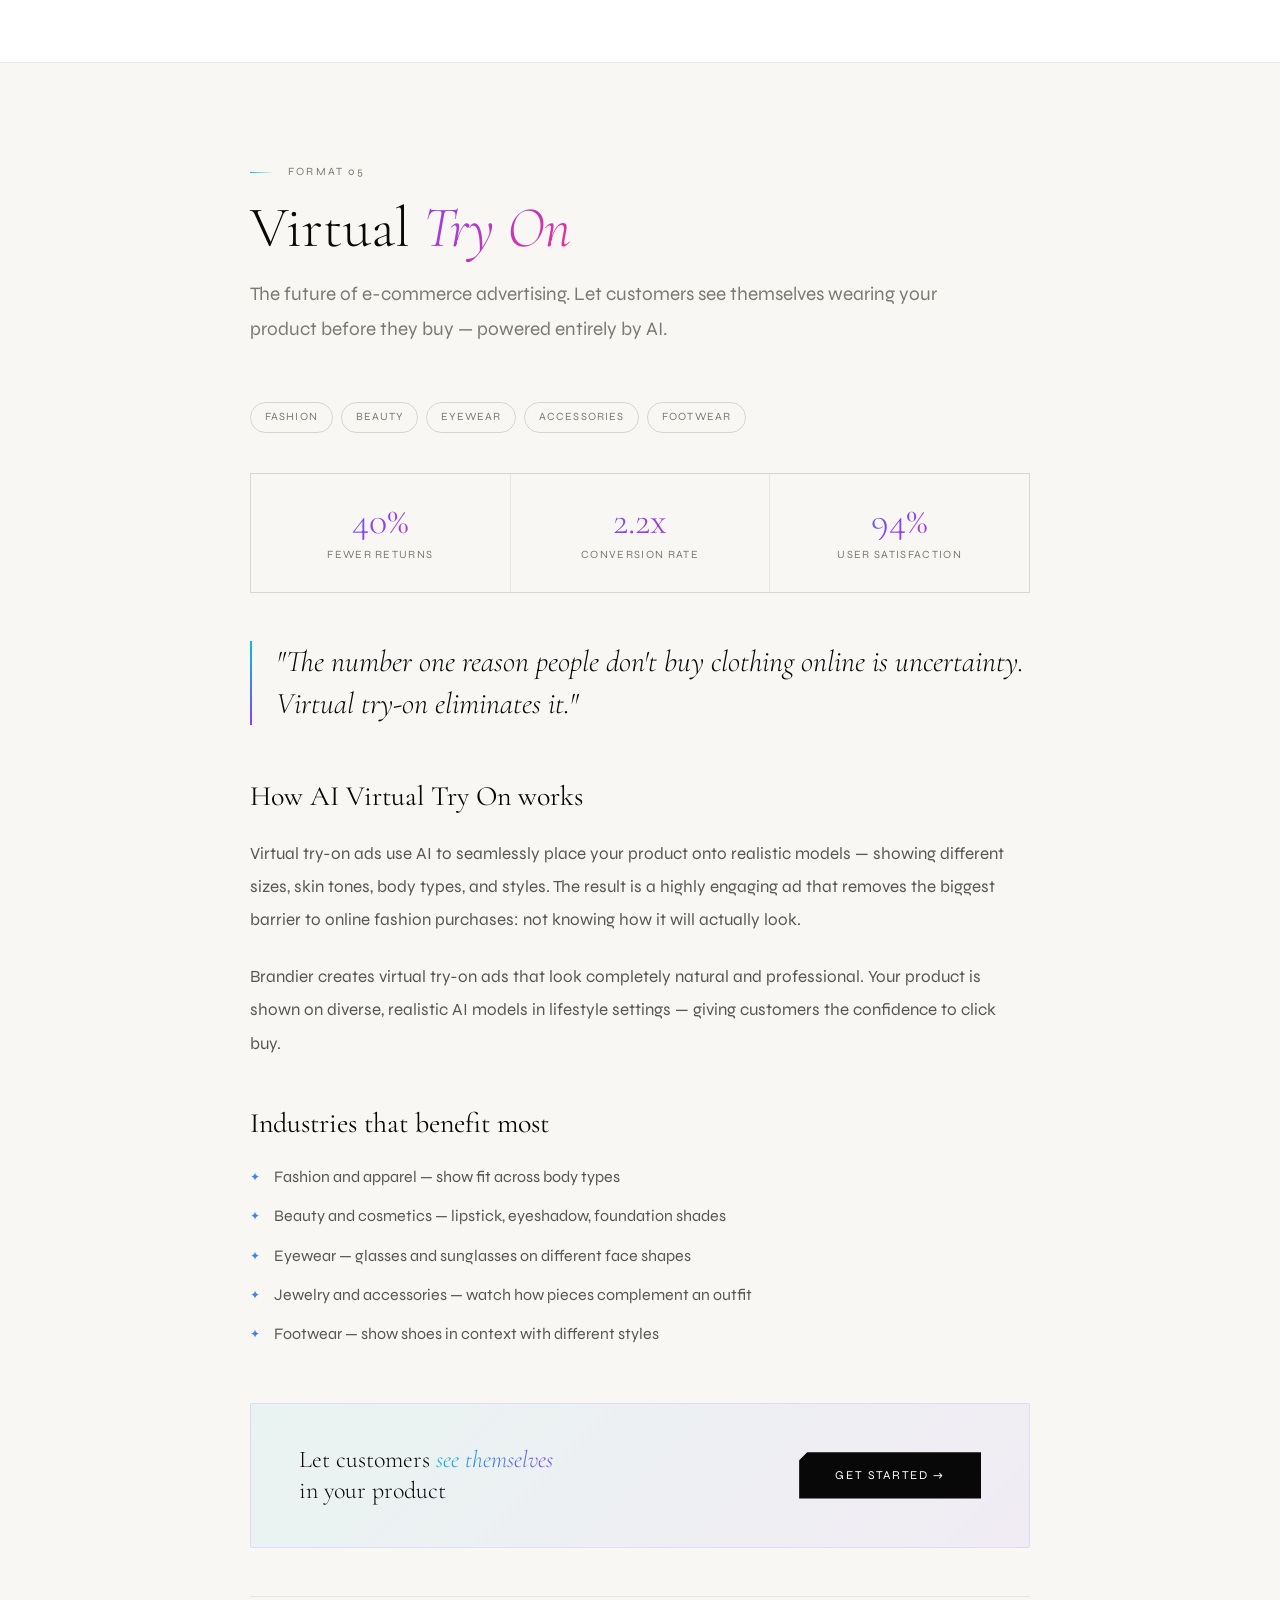
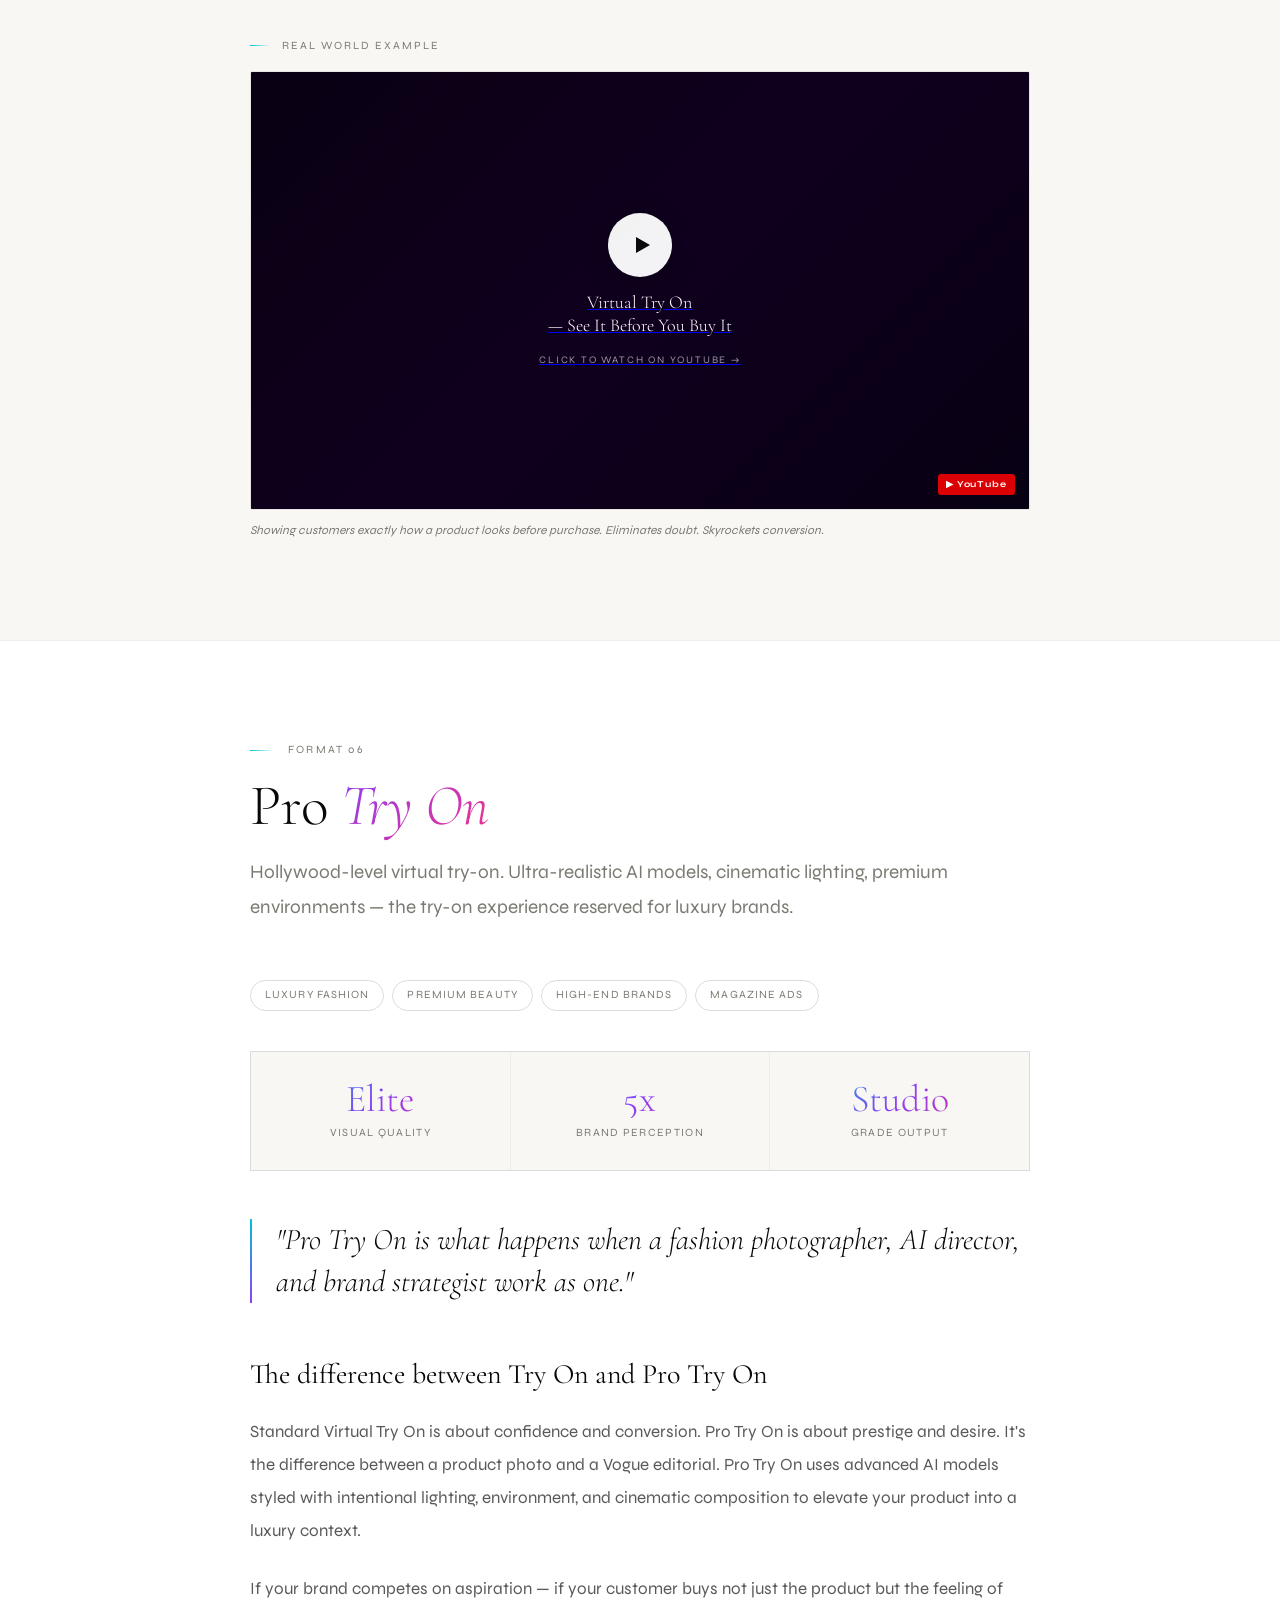
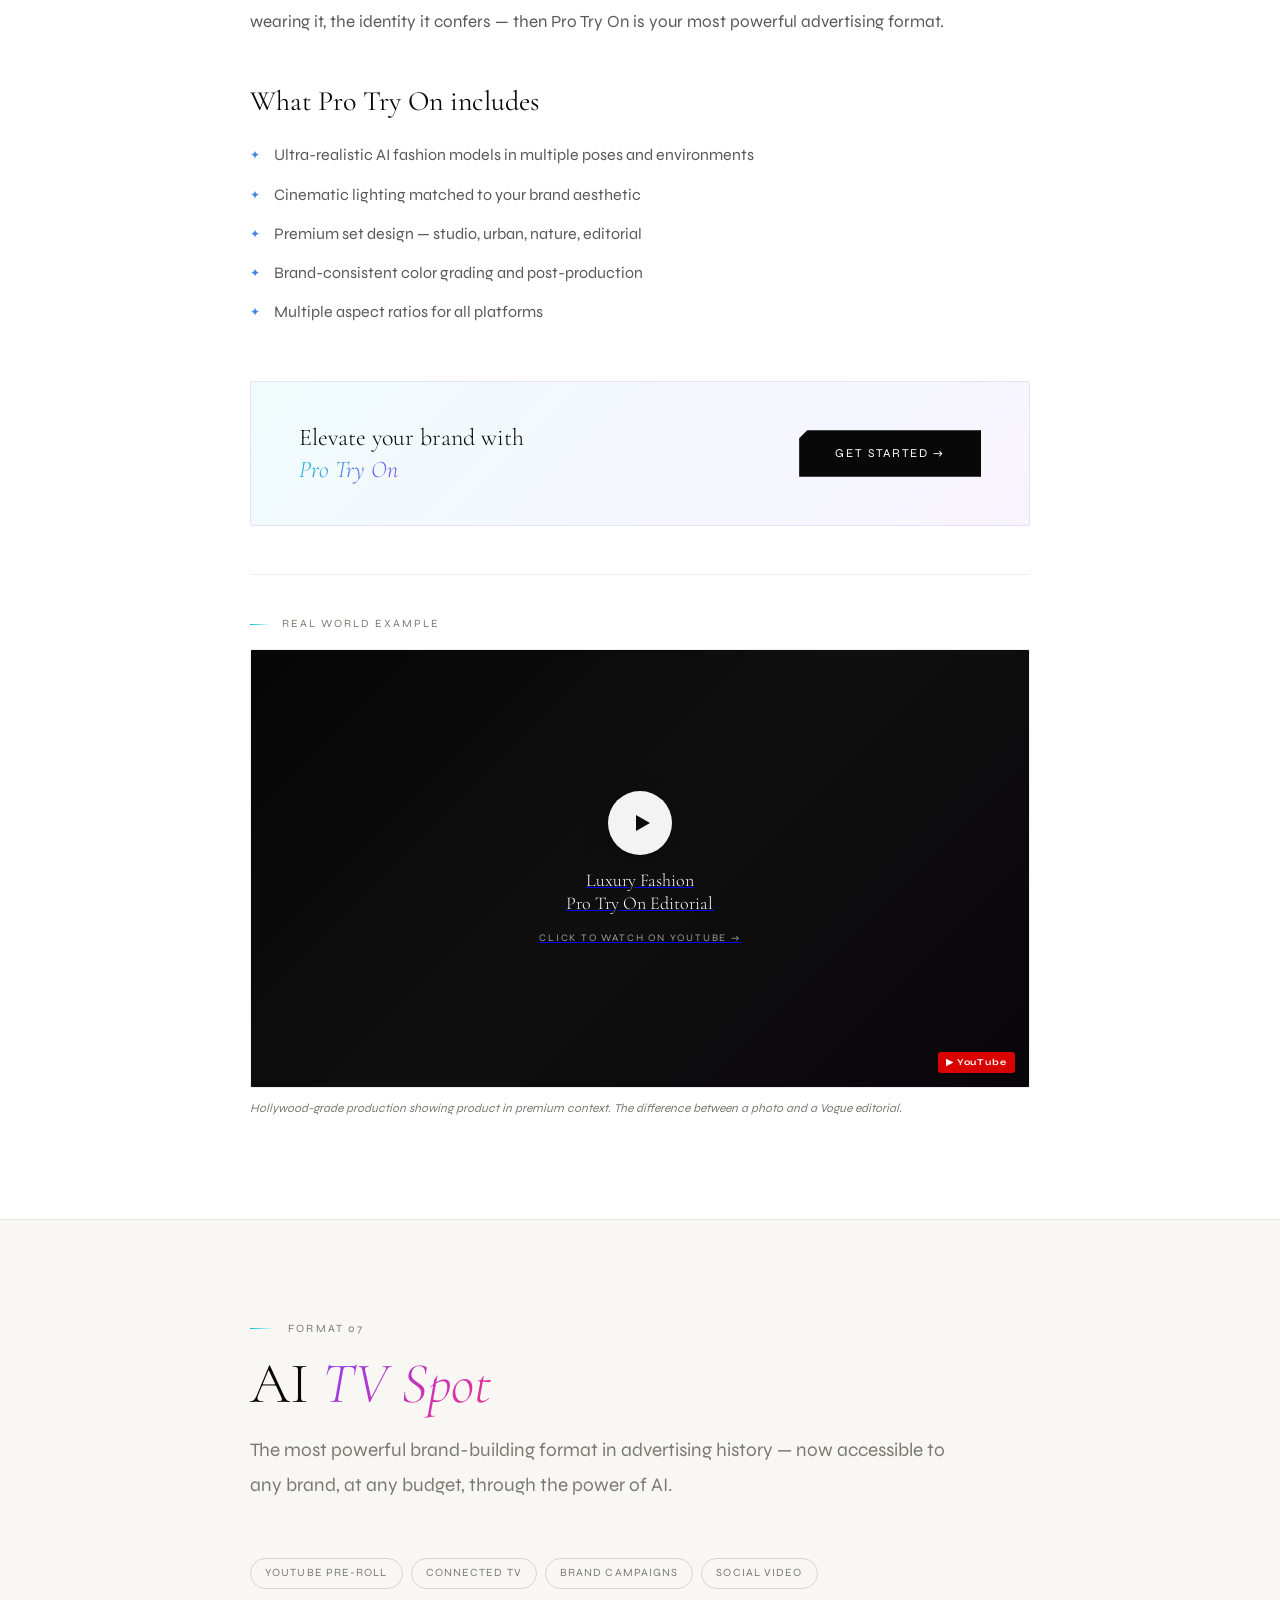
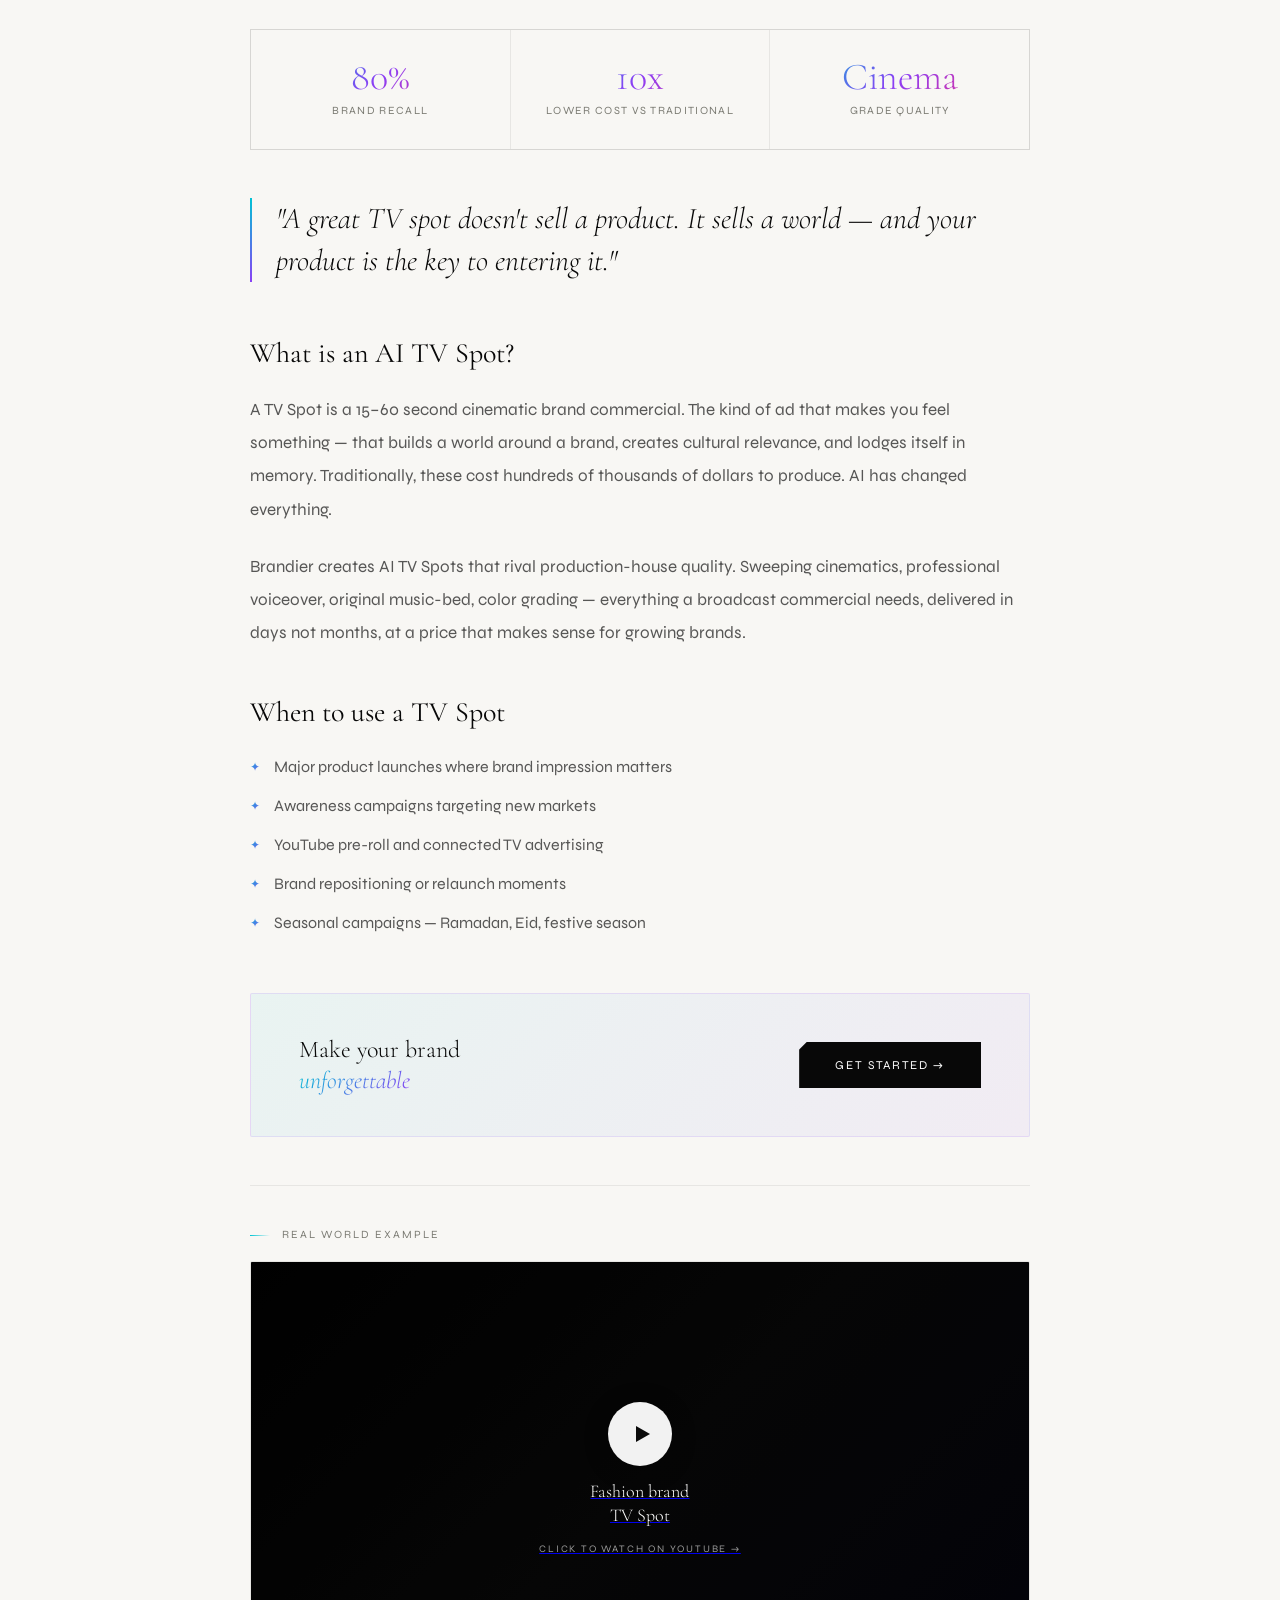
==== commit 1496f543: "Add Pakistan web design SEO pages, structured data, sitemap and mobile performance improvements" ====
--- a/brandier-blog.html
+++ b/brandier-blog.html
@@ -3,7 +3,14 @@
 <head>
 <meta charset="UTF-8"/>
 <meta name="viewport" content="width=device-width, initial-scale=1.0"/>
-<title>Brandier AI Studio — The Complete Guide to AI Ad Formats</title>
+<title>AI Ad Formats: UGC, Motion &amp; Commercials | Brandier Studio</title>
+<meta name="description" content="Explore AI UGC, product videos, motion graphics and commercial ad formats from Brandier Studio, Karachi. Learn which format fits your next campaign.">
+<link rel="canonical" href="https://brandierstudio.online/brandier-blog.html">
+<meta name="robots" content="index,follow,max-image-preview:large">
+<meta property="og:type" content="website"><meta property="og:site_name" content="Brandier Studio"><meta property="og:locale" content="en_PK">
+<meta property="og:title" content="AI Ad Formats: UGC, Motion &amp; Commercials | Brandier Studio"><meta property="og:description" content="Explore AI UGC, product videos, motion graphics and commercial ad formats from Brandier Studio, Karachi. Learn which format fits your next campaign."><meta property="og:url" content="https://brandierstudio.online/brandier-blog.html"><meta property="og:image" content="https://brandierstudio.online/favicon.png"><meta property="og:image:alt" content="Brandier Studio logo">
+<meta name="twitter:card" content="summary"><meta name="twitter:title" content="AI Ad Formats: UGC, Motion &amp; Commercials | Brandier Studio"><meta name="twitter:description" content="Explore AI UGC, product videos, motion graphics and commercial ad formats from Brandier Studio, Karachi. Learn which format fits your next campaign."><meta name="twitter:image" content="https://brandierstudio.online/favicon.png">
+<script type="application/ld+json">{"@context": "https://schema.org", "@graph": [{"@type": "WebPage", "@id": "https://brandierstudio.online/brandier-blog.html#page", "url": "https://brandierstudio.online/brandier-blog.html", "name": "AI Ad Formats: UGC, Motion & Commercials | Brandier Studio", "description": "Explore AI UGC, product videos, motion graphics and commercial ad formats from Brandier Studio, Karachi. Learn which format fits your next campaign.", "publisher": {"@id": "https://brandierstudio.online/#business"}}, {"@type": "ProfessionalService", "@id": "https://brandierstudio.online/#business", "name": "Brandier Studio", "url": "https://brandierstudio.online/", "image": "https://brandierstudio.online/favicon.png", "logo": "https://brandierstudio.online/favicon.png", "telephone": "+923158878955", "email": "brandierstudio@gmail.com", "description": "Karachi-based creative and website design studio offering responsive websites, 3D web experiences, AI advertising, AI agents, chatbots and business automations.", "address": {"@type": "PostalAddress", "streetAddress": "I.I Chundrigar Rd, Jungpress", "addressLocality": "Karachi", "addressRegion": "Sindh", "postalCode": "74000", "addressCountry": "PK"}, "areaServed": [{"@type": "City", "name": "Karachi"}, {"@type": "Country", "name": "Pakistan"}], "hasMap": "https://www.google.com/maps/place/Brandier+studio/@24.849841,67.008726,17z/data=!3m1!4b1!4m6!3m5!1s0x3eb33fcb521d0777:0x27e55e4fd509d5cf!8m2!3d24.849841!4d67.008726!16s%2Fg%2F11nc4p6yjc", "founder": {"@type": "Person", "name": "Anas Mehboob", "url": "https://anas.brandierstudio.online/"}, "sameAs": ["https://pk.linkedin.com/company/brandier-studio", "https://www.instagram.com/brandiarco/", "https://www.facebook.com/brandiarstudio", "https://www.youtube.com/@Brandierstudio"], "knowsAbout": ["Website design", "3D website design", "Responsive web design", "AI advertising", "AI agents", "Chatbots", "Business automation"]}]}</script>
   <link rel="icon" type="image/png" href="favicon.png">
 <link href="https://fonts.googleapis.com/css2?family=Cormorant+Garamond:ital,wght@0,300;0,400;0,600;1,300;1,400&family=Syne:wght@400;500;600;700&display=swap" rel="stylesheet"/>
 <style>
@@ -576,5 +583,6 @@
 function draw(){cx.clearRect(0,0,W,H);blobs.forEach(b=>{const x=(b.x+Math.sin(t*b.sx*1000+b.ox)*.14)*W,y=(b.y+Math.cos(b.sy*t*1000+b.oy)*.11)*H,r=b.r*Math.max(W,H)*.65,g=cx.createRadialGradient(x,y,0,x,y,r);g.addColorStop(0,b.c+'14');g.addColorStop(.45,b.c+'06');g.addColorStop(1,'transparent');cx.fillStyle=g;cx.beginPath();cx.arc(x,y,r,0,Math.PI*2);cx.fill();});t++;requestAnimationFrame(draw);}
 window.addEventListener('resize',rsz);rsz();draw();
 </script>
+<aside style="padding:24px;text-align:center;font:14px sans-serif;background:#f8f7f4;color:#080808"><p>Also from Brandier Studio: <a href="website-design-karachi.html">Website design in Karachi</a> · <a href="3d-website-design.html">3D website design</a></p></aside>
 </body>
 </html>
